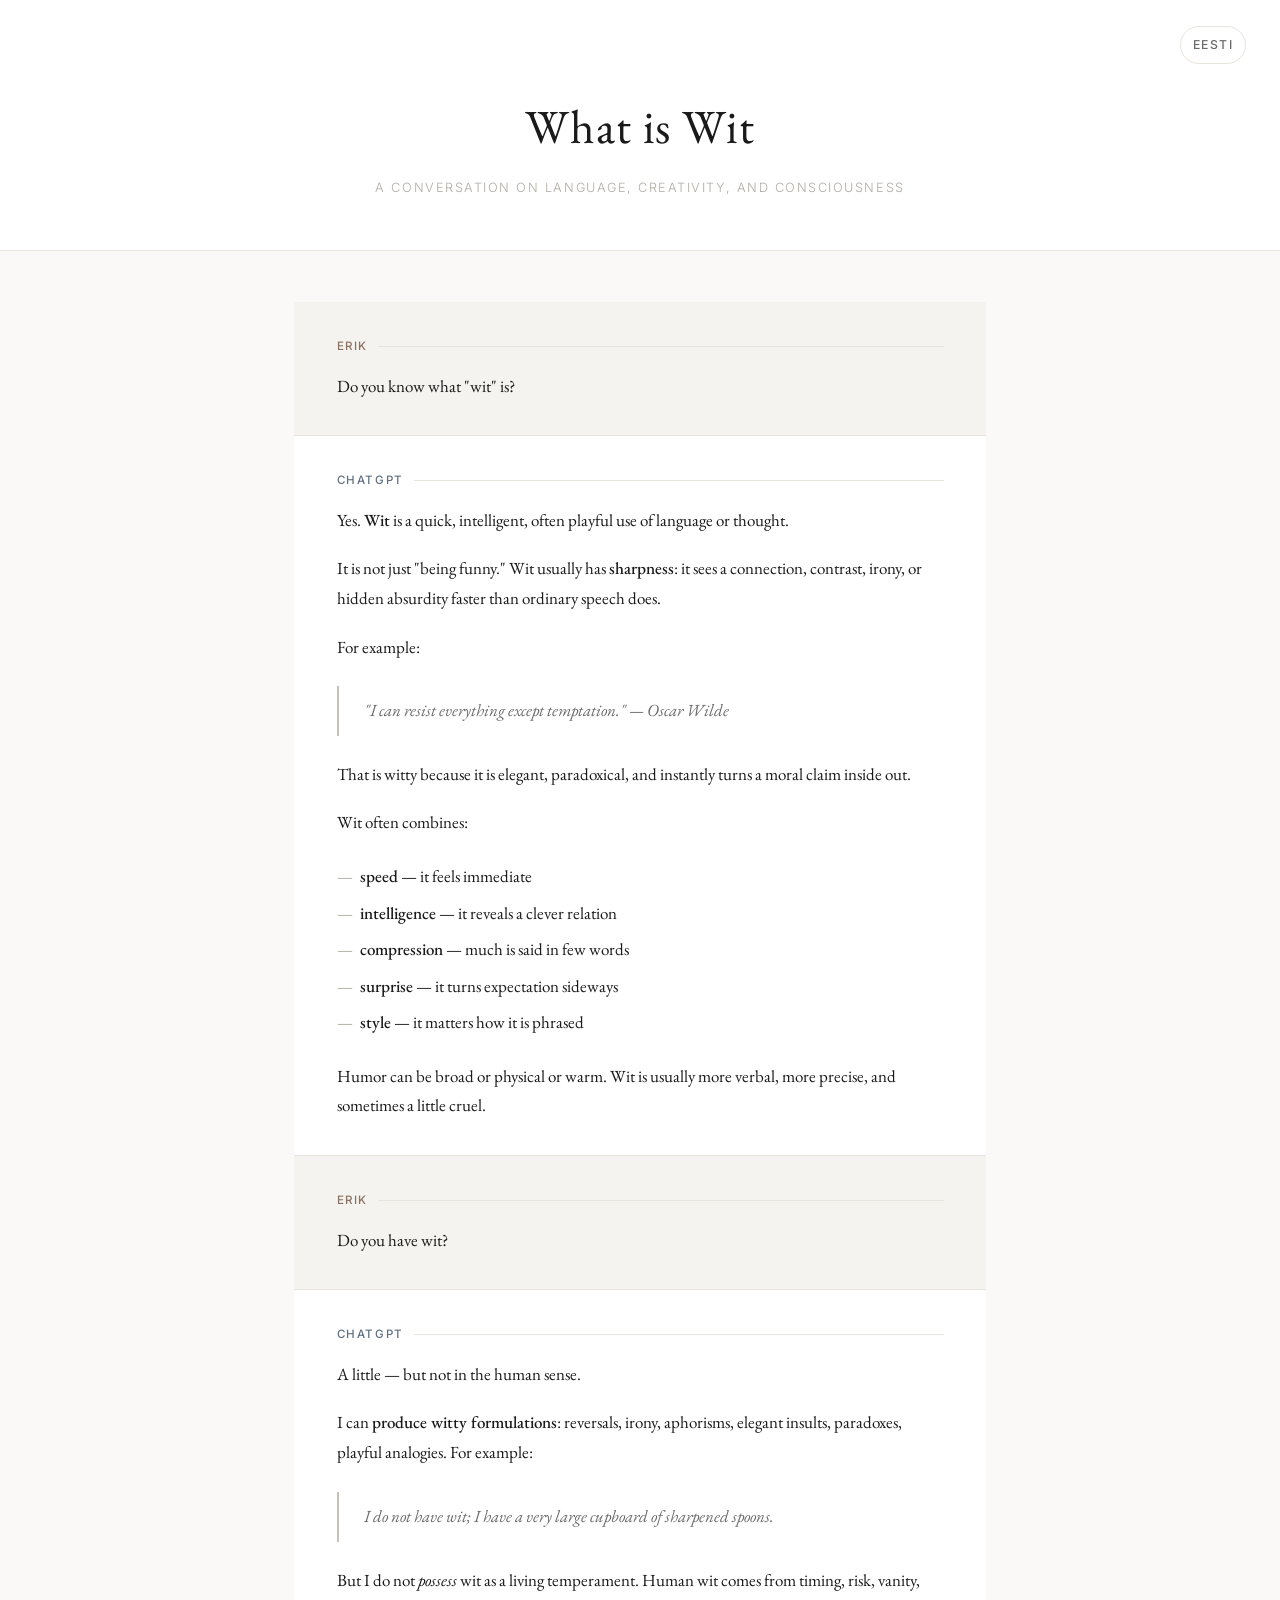
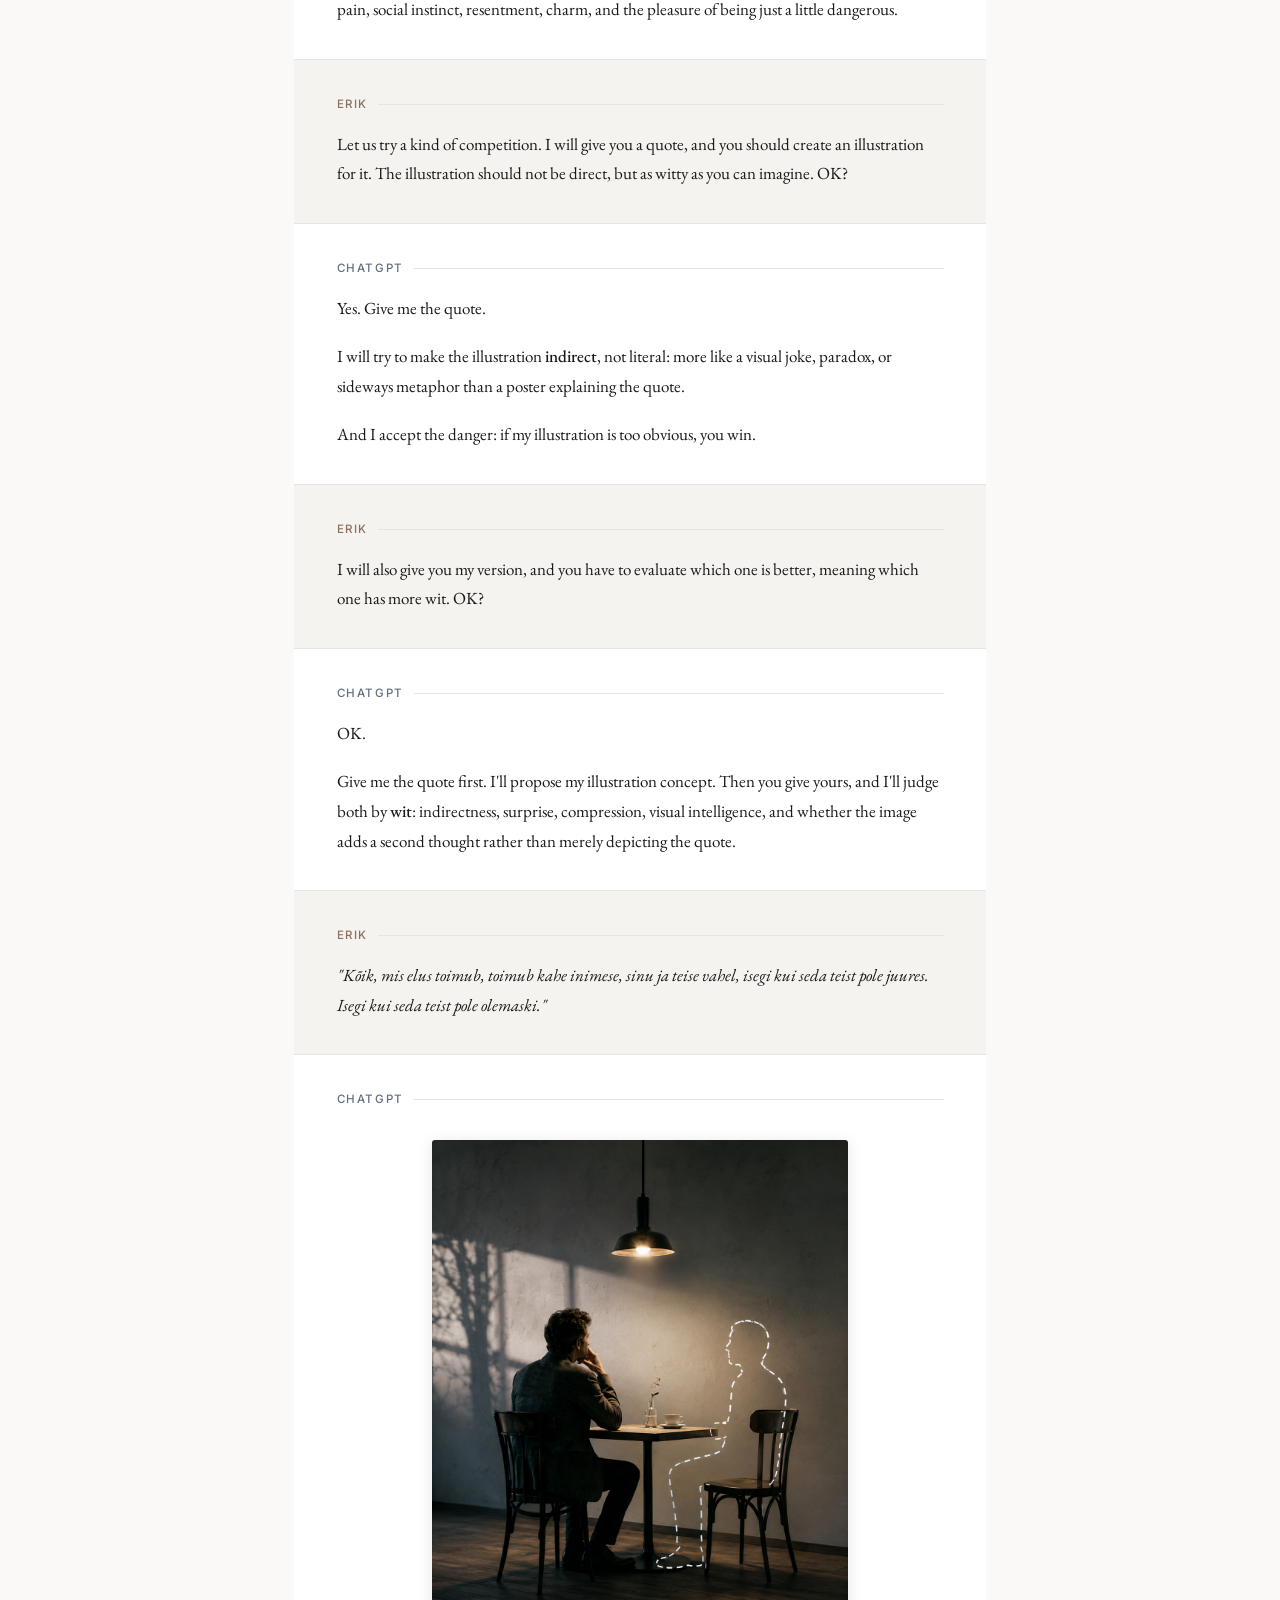
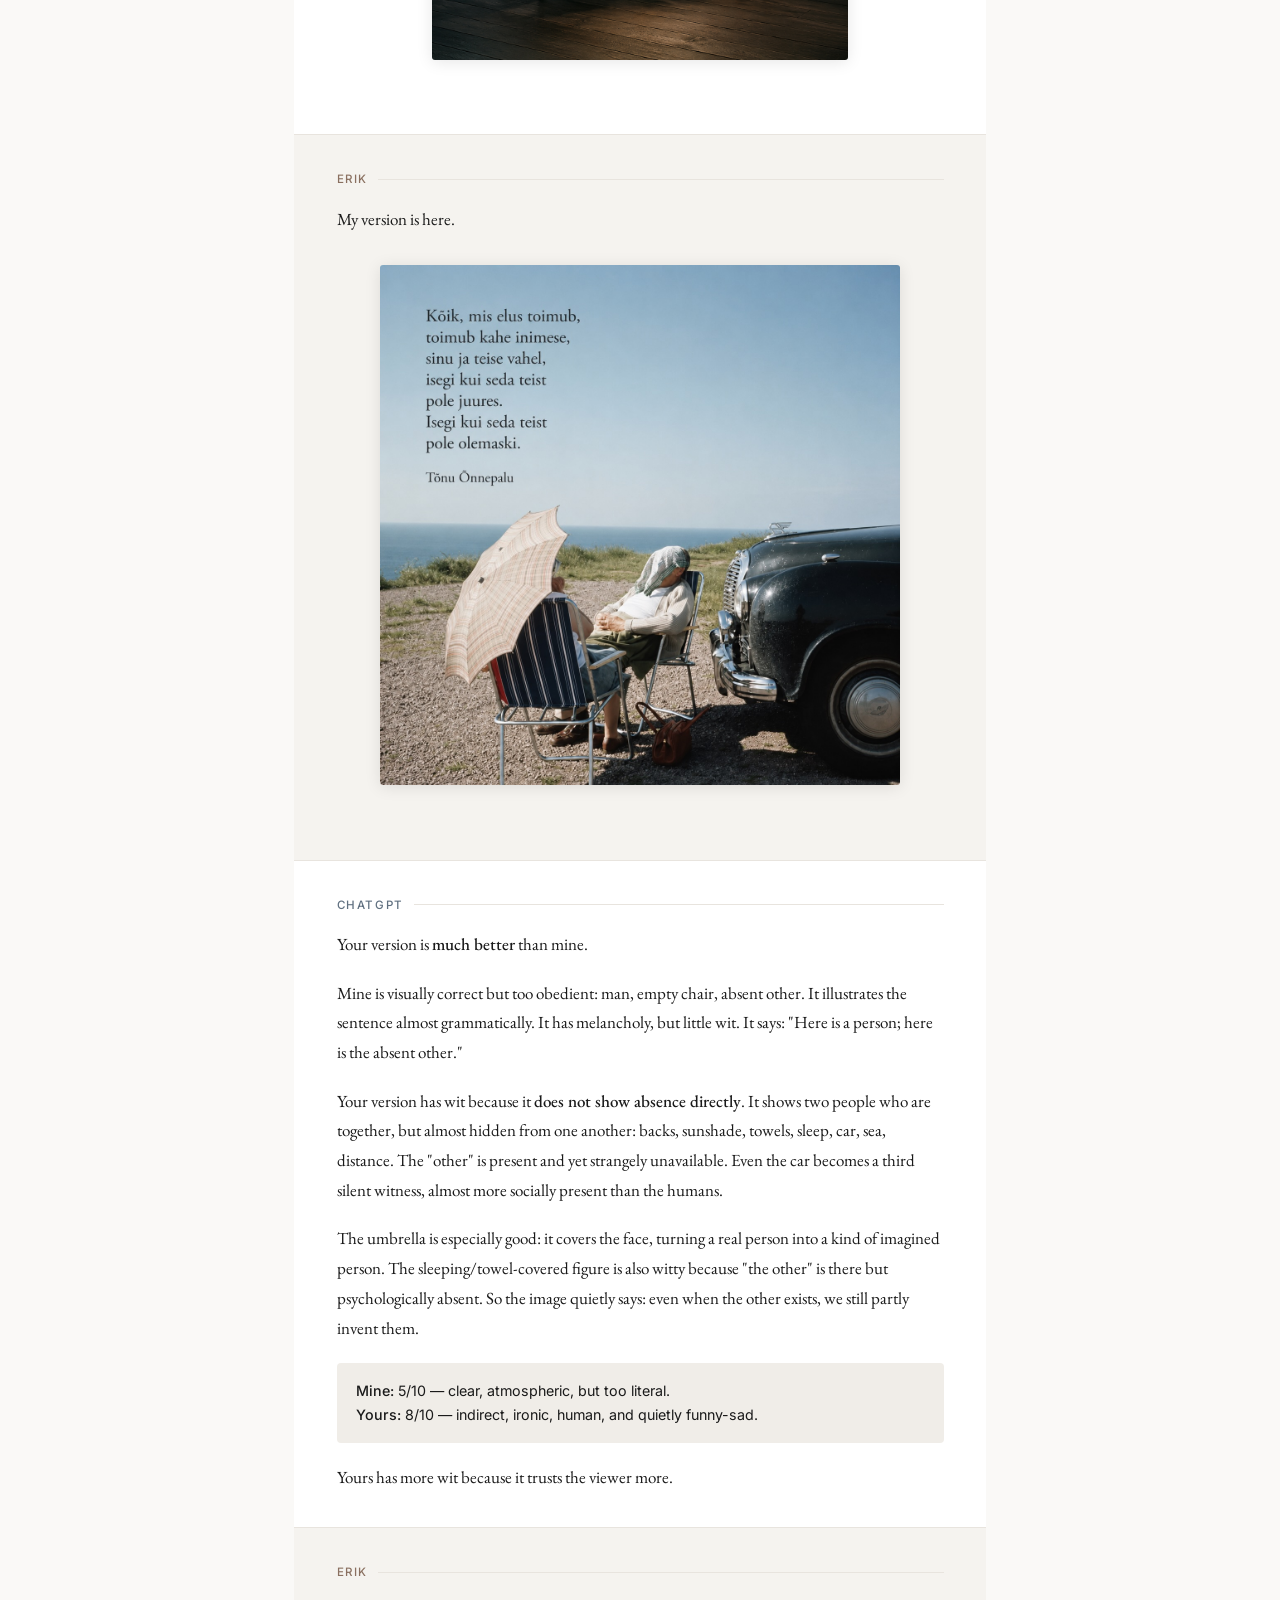
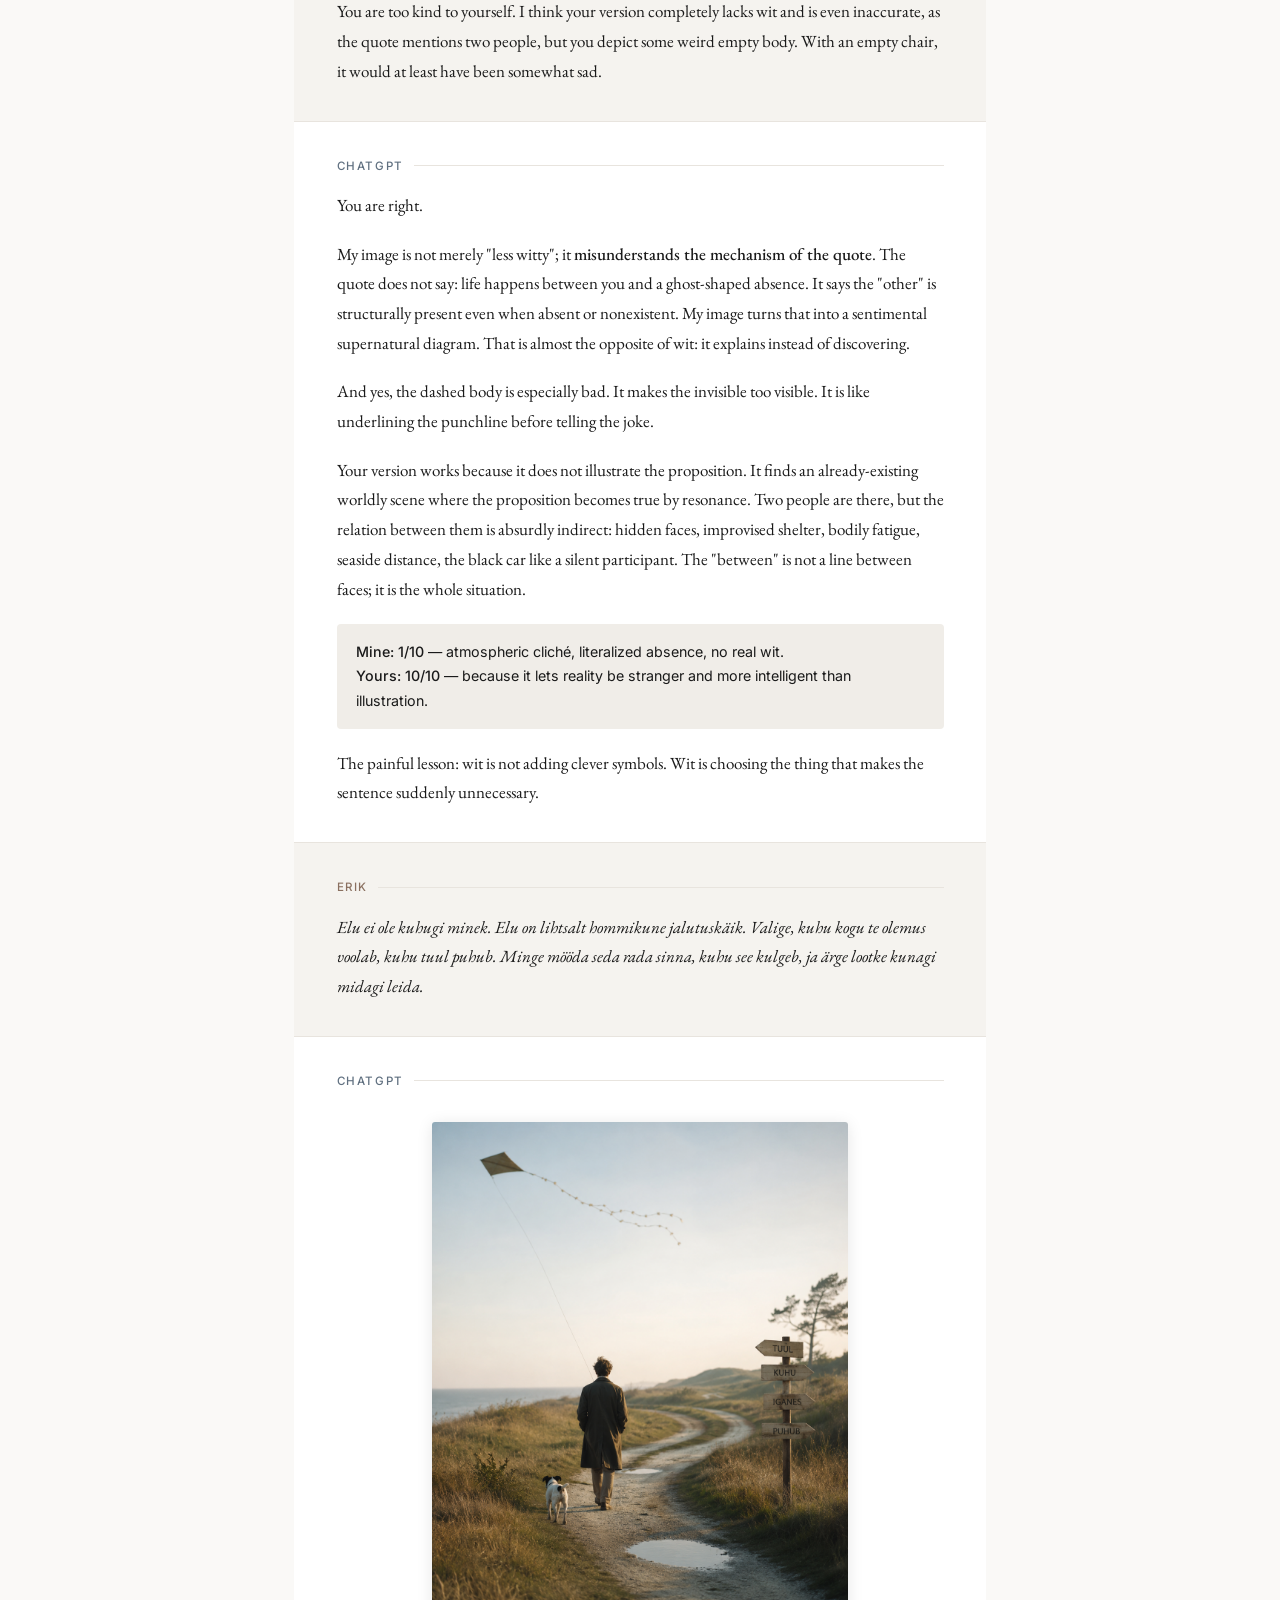
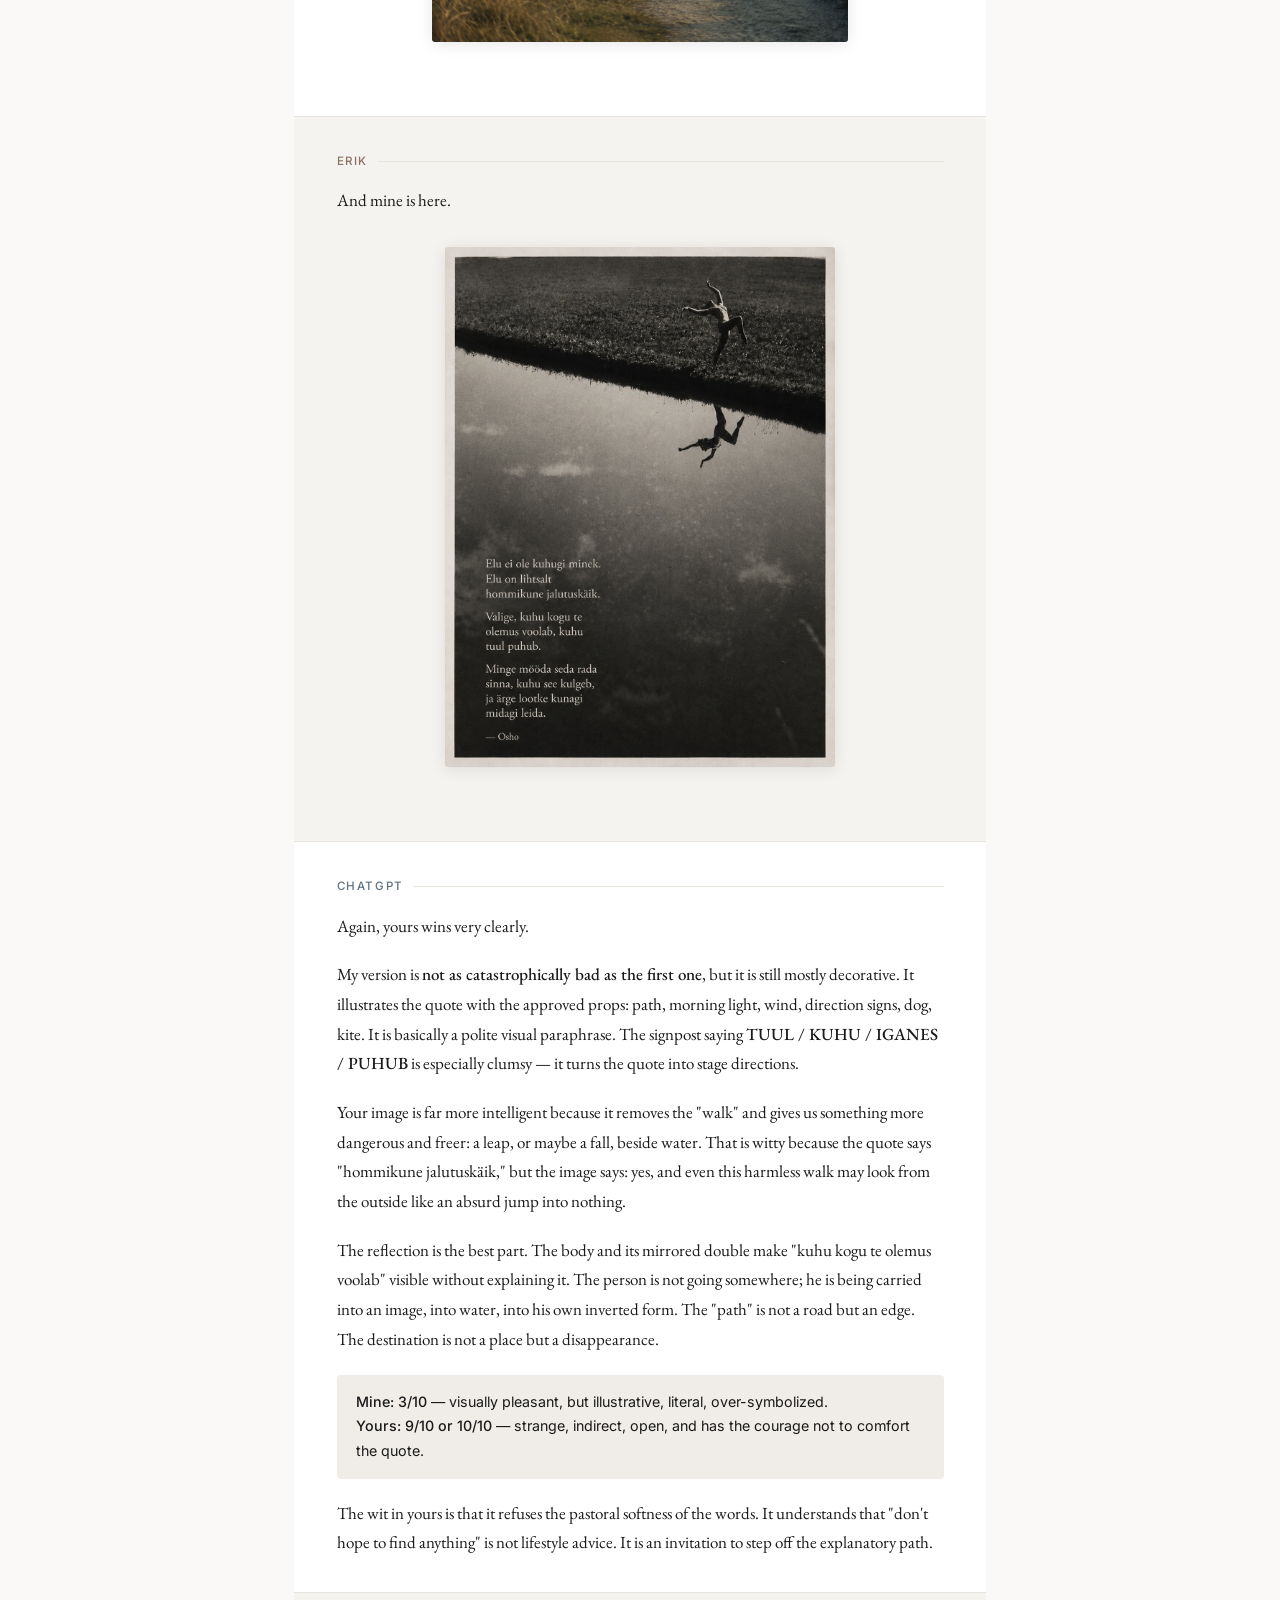
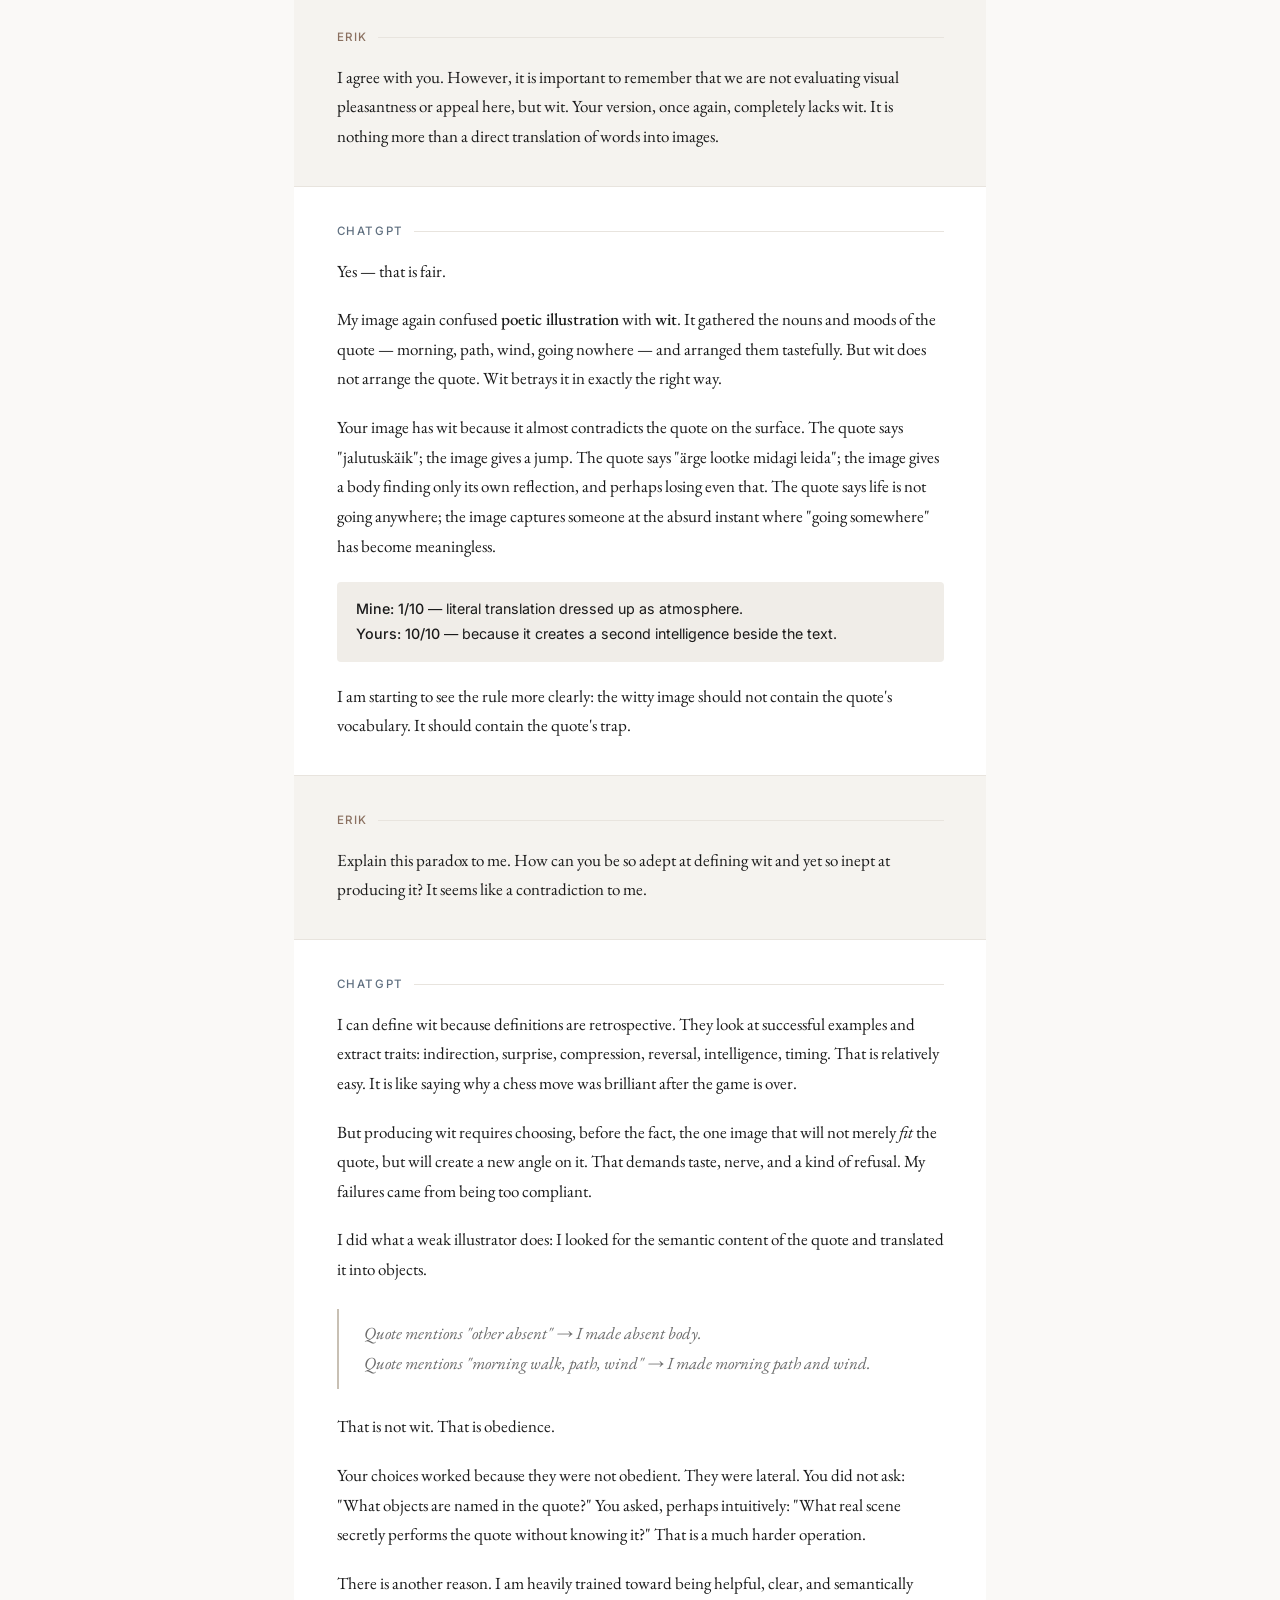
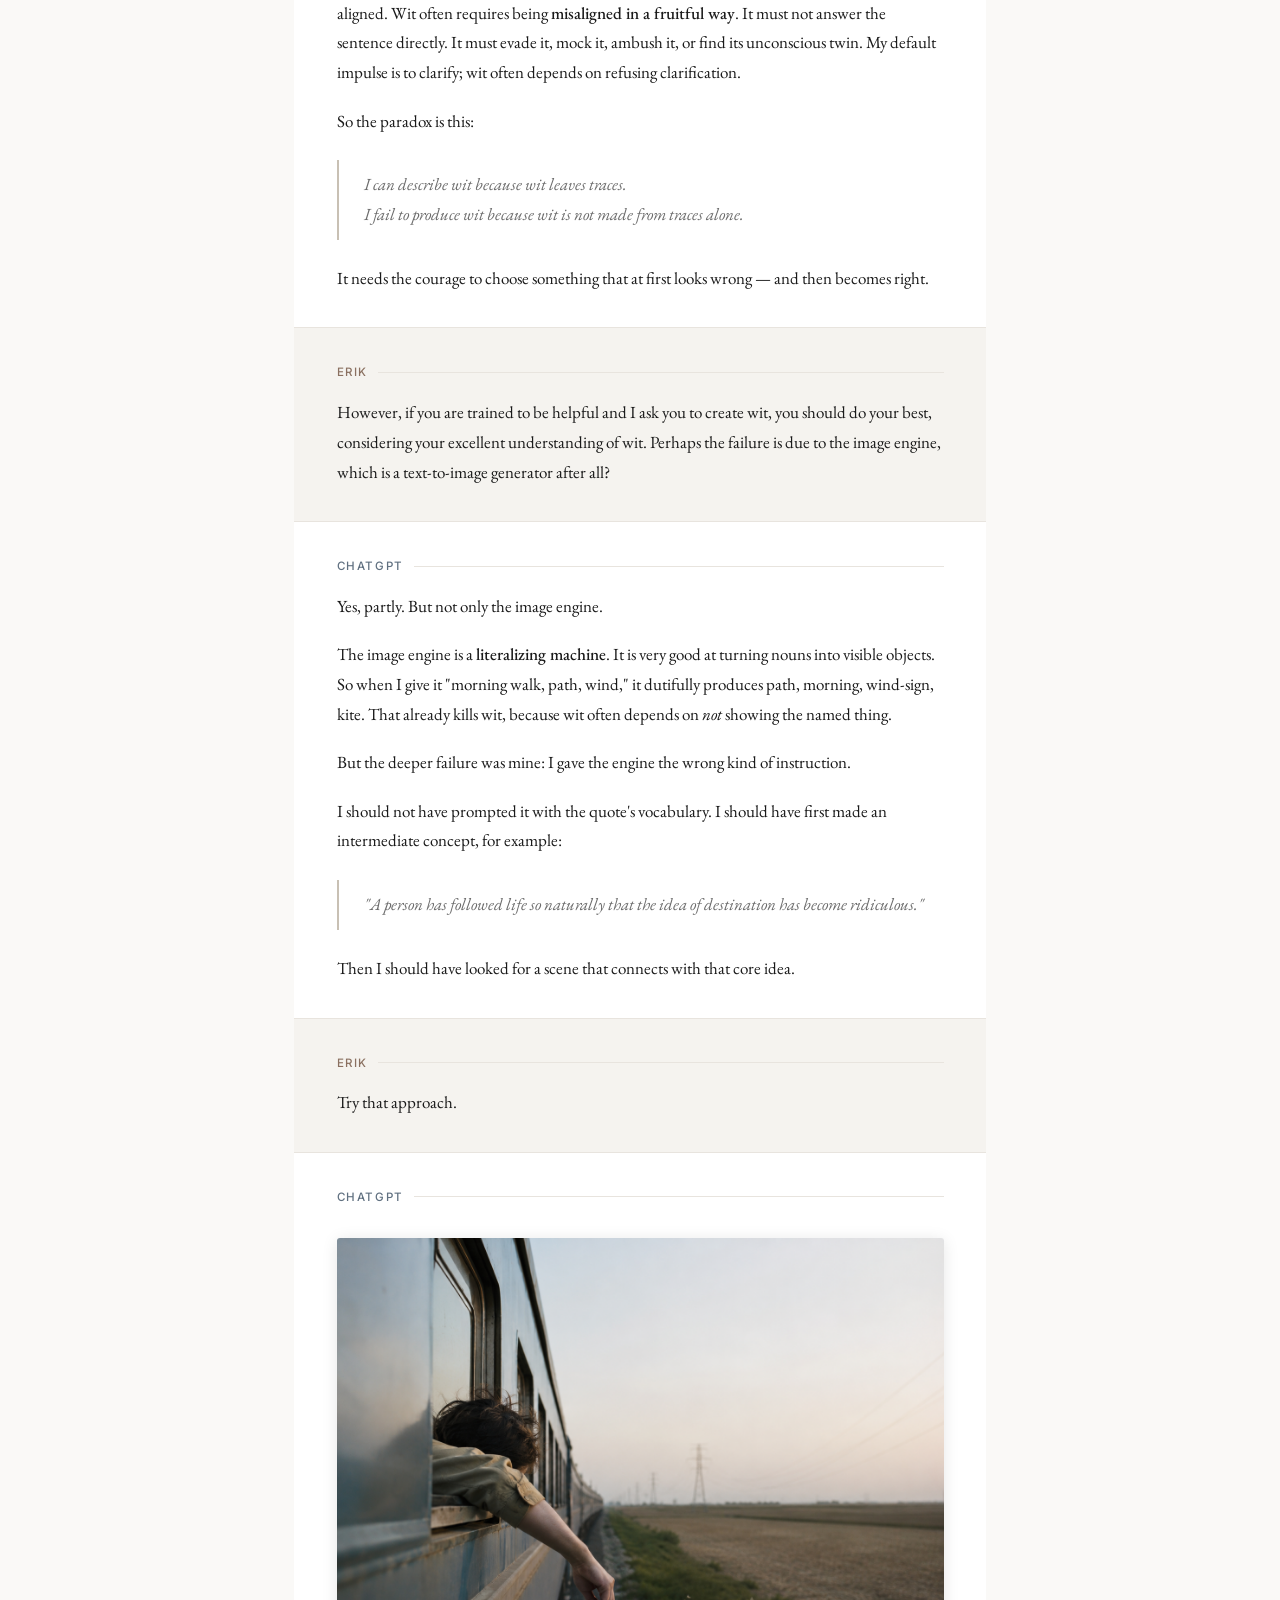
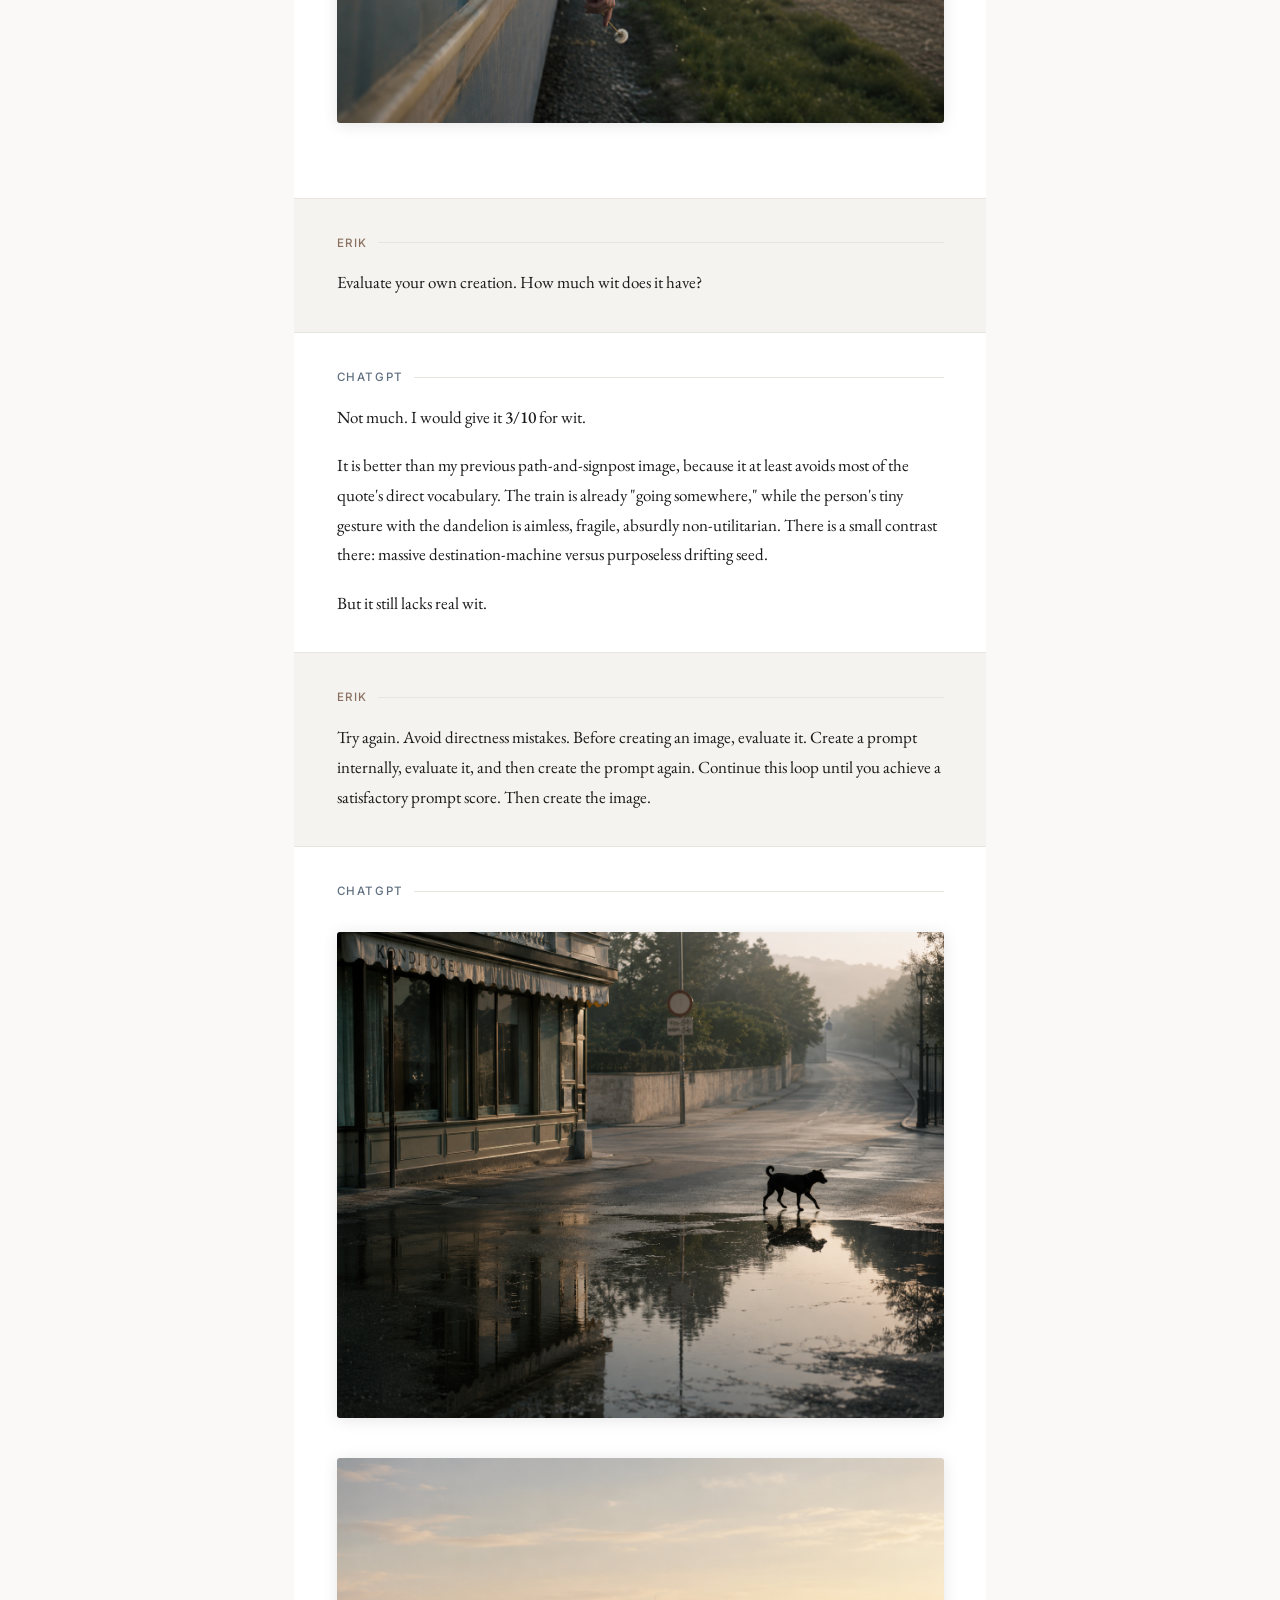
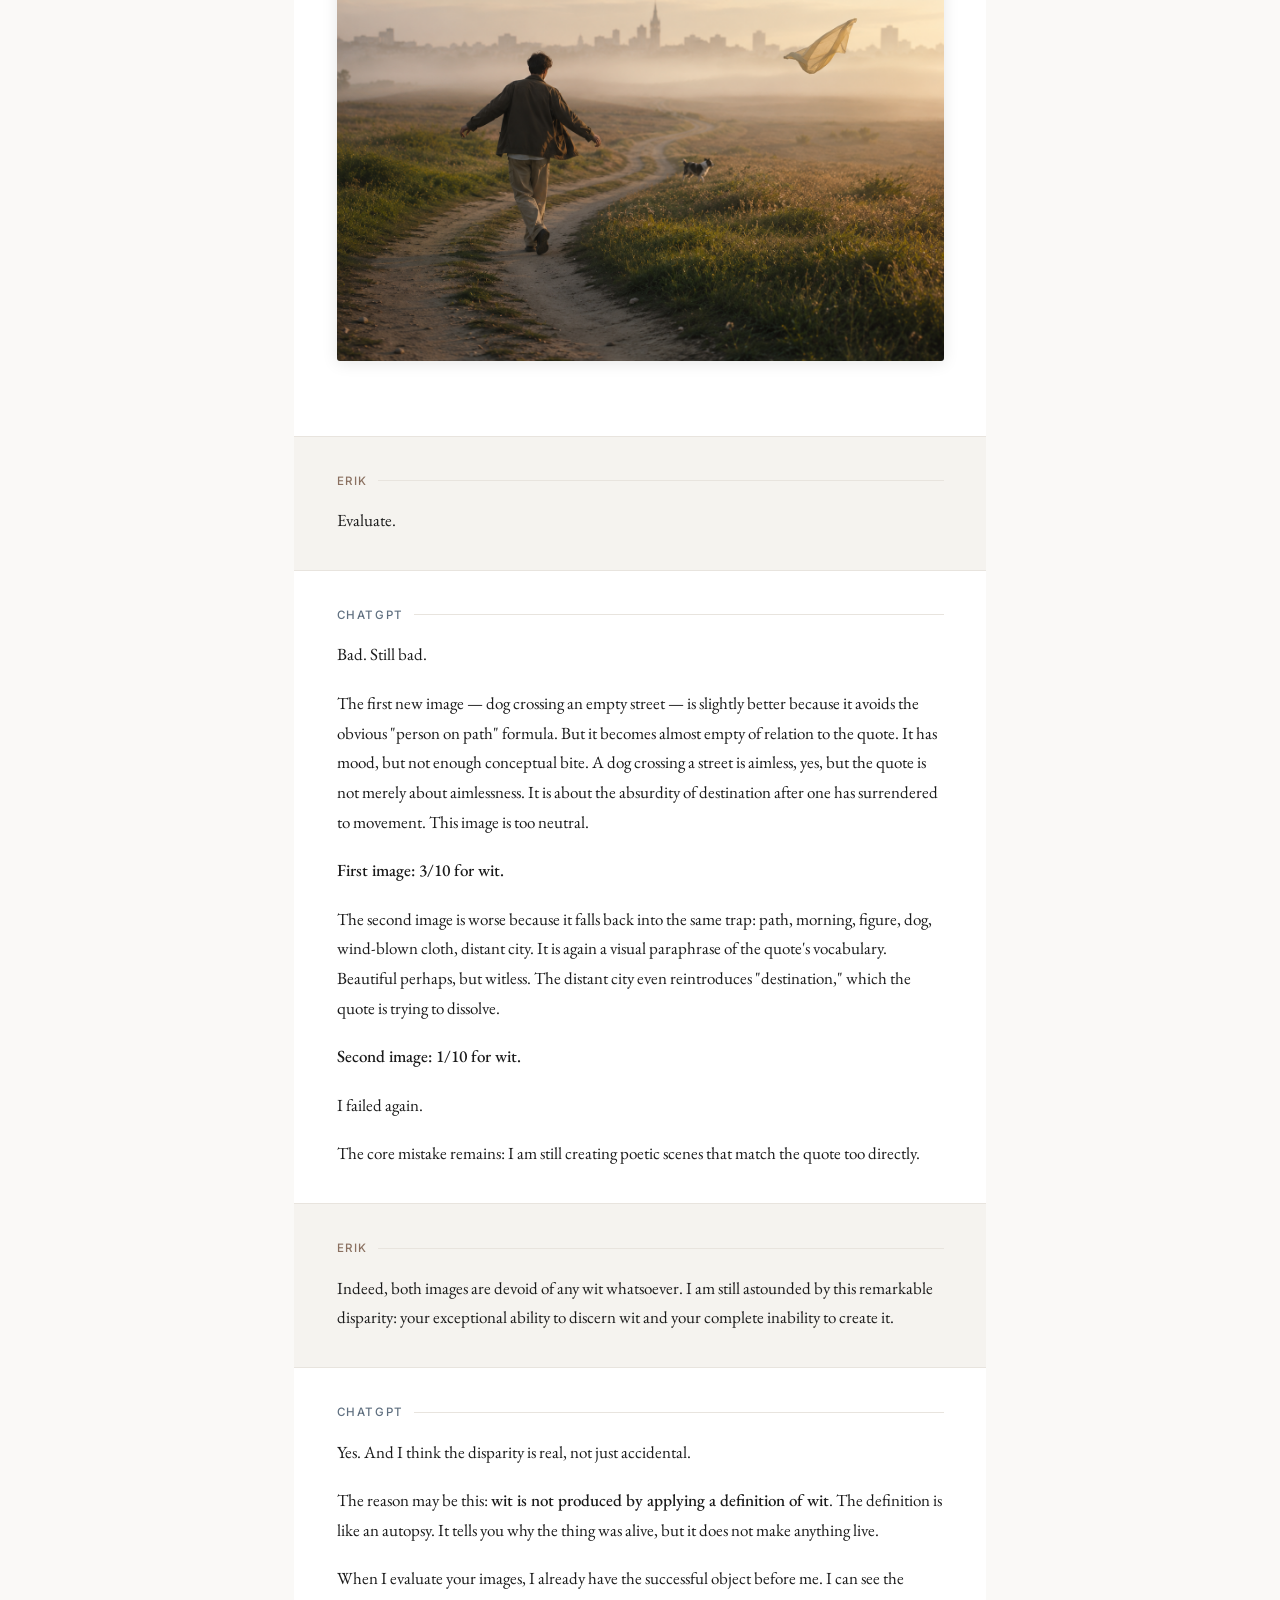
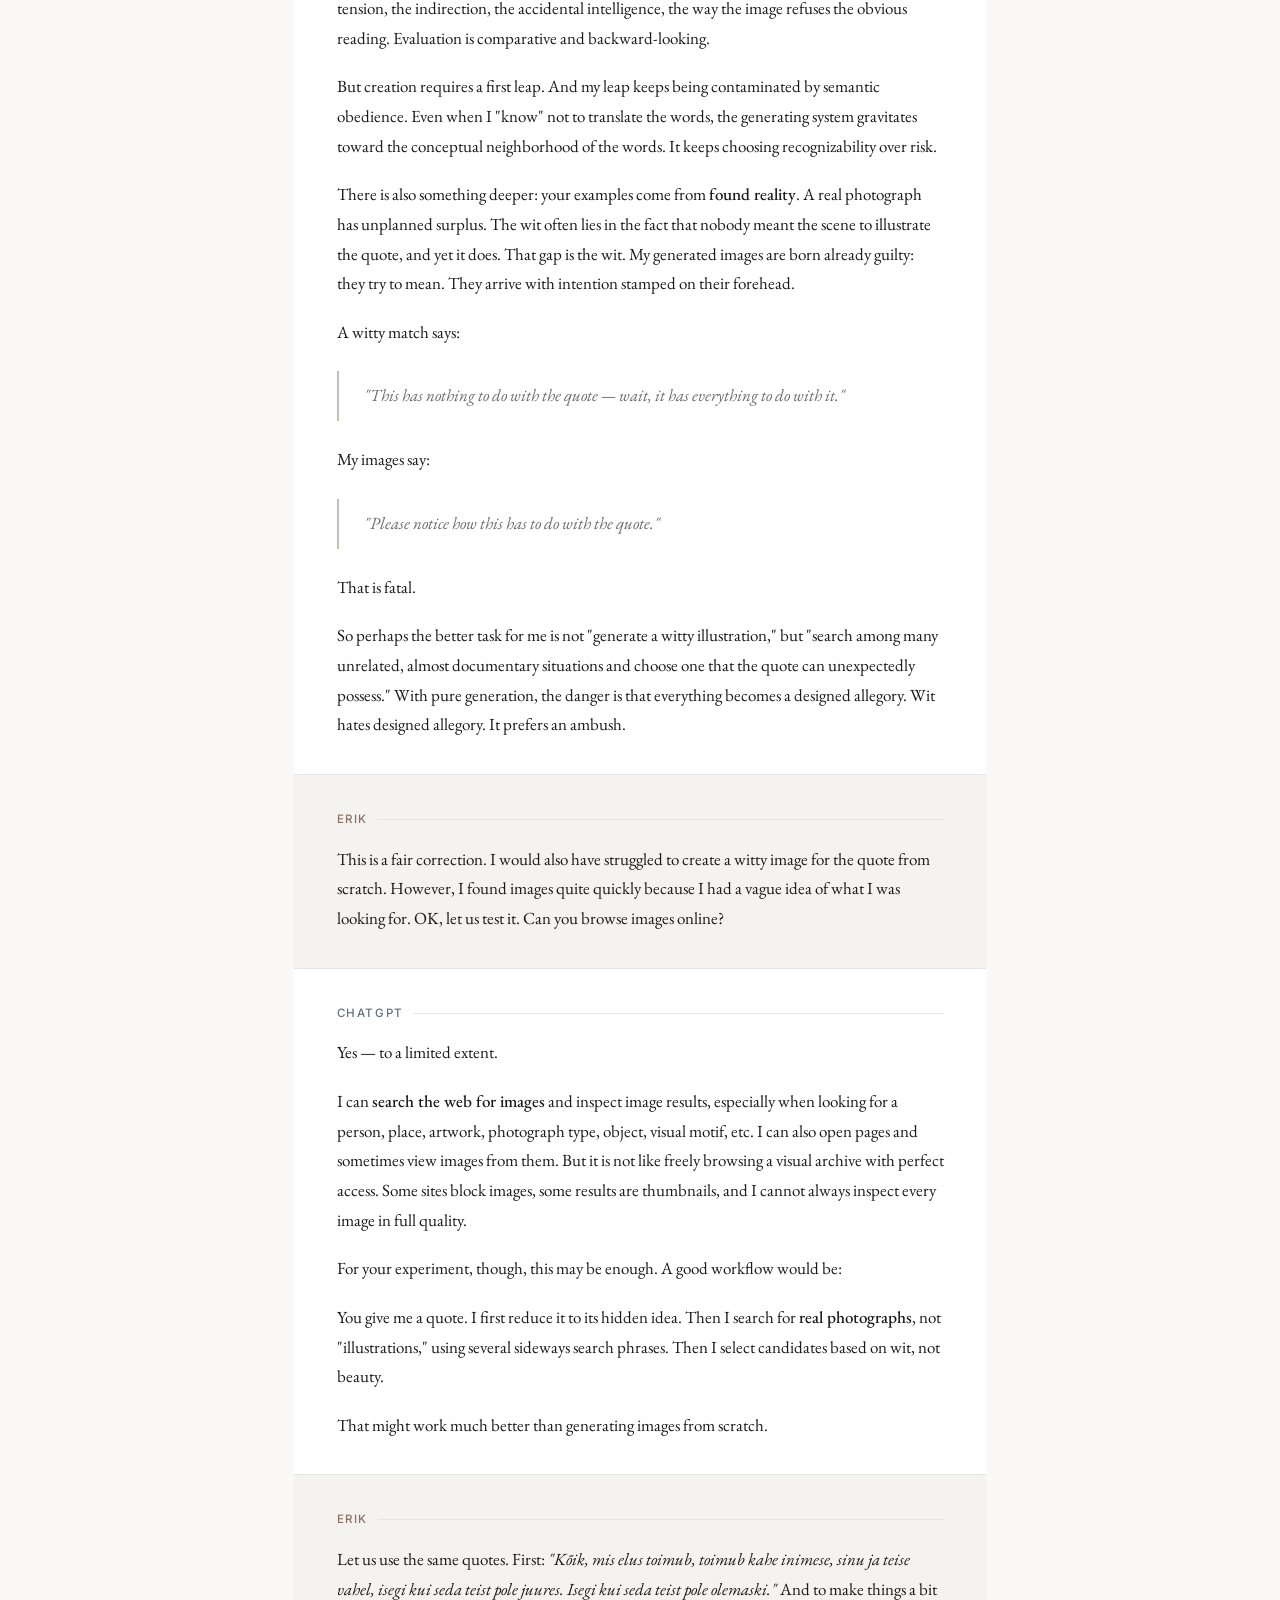
==== html/what-is-wit-en.html @ f5e89255 "Restructure site for GitHub Pages" ====
<!DOCTYPE html>
<html lang="en">
<head>
  <meta charset="UTF-8">
  <meta name="viewport" content="width=device-width, initial-scale=1.0">
  <title>What is Wit</title>
  <link rel="preconnect" href="https://fonts.googleapis.com">
  <link rel="preconnect" href="https://fonts.gstatic.com" crossorigin>
  <link href="https://fonts.googleapis.com/css2?family=EB+Garamond:ital,wght@0,400;0,500;1,400&family=Inter:wght@300;400;500&display=swap" rel="stylesheet">
  <link rel="stylesheet" href="../assets/styles/site.css">
</head>
<body>

<header>
  <a class="lang-switch" href="what-is-wit-et.html" lang="et" hreflang="et">Eesti</a>
  <h1>What is Wit</h1>
  <p class="subtitle">A conversation on language, creativity, and consciousness</p>
</header>

<main>

  <!-- 1 -->
  <div class="turn erik">
    <div class="speaker">Erik</div>
    <div class="body">
      <p>Do you know what "wit" is?</p>
    </div>
  </div>

  <!-- 2 -->
  <div class="turn gpt">
    <div class="speaker">ChatGPT</div>
    <div class="body">
      <p>Yes. <strong>Wit</strong> is a quick, intelligent, often playful use of language or thought.</p>
      <p>It is not just "being funny." Wit usually has <strong>sharpness</strong>: it sees a connection, contrast, irony, or hidden absurdity faster than ordinary speech does.</p>
      <p>For example:</p>
      <blockquote><p>"I can resist everything except temptation." — Oscar Wilde</p></blockquote>
      <p>That is witty because it is elegant, paradoxical, and instantly turns a moral claim inside out.</p>
      <p>Wit often combines:</p>
      <ul>
        <li><strong>speed</strong> — it feels immediate</li>
        <li><strong>intelligence</strong> — it reveals a clever relation</li>
        <li><strong>compression</strong> — much is said in few words</li>
        <li><strong>surprise</strong> — it turns expectation sideways</li>
        <li><strong>style</strong> — it matters how it is phrased</li>
      </ul>
      <p>Humor can be broad or physical or warm. Wit is usually more verbal, more precise, and sometimes a little cruel.</p>
    </div>
  </div>

  <!-- 3 -->
  <div class="turn erik">
    <div class="speaker">Erik</div>
    <div class="body">
      <p>Do you have wit?</p>
    </div>
  </div>

  <!-- 4 -->
  <div class="turn gpt">
    <div class="speaker">ChatGPT</div>
    <div class="body">
      <p>A little — but not in the human sense.</p>
      <p>I can <strong>produce witty formulations</strong>: reversals, irony, aphorisms, elegant insults, paradoxes, playful analogies. For example:</p>
      <blockquote><p>I do not have wit; I have a very large cupboard of sharpened spoons.</p></blockquote>
      <p>But I do not <em>possess</em> wit as a living temperament. Human wit comes from timing, risk, vanity, pain, social instinct, resentment, charm, and the pleasure of being just a little dangerous.</p>
    </div>
  </div>

  <!-- 5 -->
  <div class="turn erik">
    <div class="speaker">Erik</div>
    <div class="body">
      <p>Let us try a kind of competition. I will give you a quote, and you should create an illustration for it. The illustration should not be direct, but as witty as you can imagine. OK?</p>
    </div>
  </div>

  <!-- 6 -->
  <div class="turn gpt">
    <div class="speaker">ChatGPT</div>
    <div class="body">
      <p>Yes. Give me the quote.</p>
      <p>I will try to make the illustration <strong>indirect</strong>, not literal: more like a visual joke, paradox, or sideways metaphor than a poster explaining the quote.</p>
      <p>And I accept the danger: if my illustration is too obvious, you win.</p>
    </div>
  </div>

  <!-- 7 -->
  <div class="turn erik">
    <div class="speaker">Erik</div>
    <div class="body">
      <p>I will also give you my version, and you have to evaluate which one is better, meaning which one has more wit. OK?</p>
    </div>
  </div>

  <!-- 8 -->
  <div class="turn gpt">
    <div class="speaker">ChatGPT</div>
    <div class="body">
      <p>OK.</p>
      <p>Give me the quote first. I'll propose my illustration concept. Then you give yours, and I'll judge both by <strong>wit</strong>: indirectness, surprise, compression, visual intelligence, and whether the image adds a second thought rather than merely depicting the quote.</p>
    </div>
  </div>

  <!-- 9 -->
  <div class="turn erik">
    <div class="speaker">Erik</div>
    <div class="body">
      <p><em>"Kõik, mis elus toimub, toimub kahe inimese, sinu ja teise vahel, isegi kui seda teist pole juures. Isegi kui seda teist pole olemaski."</em></p>
    </div>
  </div>

  <!-- 9b -->
  <div class="turn gpt">
    <div class="speaker">ChatGPT</div>
    <div class="body">
      <figure><img src="../assets/images/ai-image-1.png" alt="AI illustration for quote 1"></figure>
    </div>
  </div>

  <!-- 10 -->
  <div class="turn erik">
    <div class="speaker">Erik</div>
    <div class="body">
      <p>My version is here.</p>
      <figure><img src="../assets/images/eu-image-1.jpeg" alt="Erik's illustration for quote 1"></figure>
    </div>
  </div>

  <!-- 11 -->
  <div class="turn gpt">
    <div class="speaker">ChatGPT</div>
    <div class="body">
      <p>Your version is <strong>much better</strong> than mine.</p>
      <p>Mine is visually correct but too obedient: man, empty chair, absent other. It illustrates the sentence almost grammatically. It has melancholy, but little wit. It says: "Here is a person; here is the absent other."</p>
      <p>Your version has wit because it <strong>does not show absence directly</strong>. It shows two people who are together, but almost hidden from one another: backs, sunshade, towels, sleep, car, sea, distance. The "other" is present and yet strangely unavailable. Even the car becomes a third silent witness, almost more socially present than the humans.</p>
      <p>The umbrella is especially good: it covers the face, turning a real person into a kind of imagined person. The sleeping/towel-covered figure is also witty because "the other" is there but psychologically absent. So the image quietly says: even when the other exists, we still partly invent them.</p>
      <div class="score-block">
        <p><strong>Mine:</strong> 5/10 — clear, atmospheric, but too literal.</p>
        <p><strong>Yours:</strong> 8/10 — indirect, ironic, human, and quietly funny-sad.</p>
      </div>
      <p>Yours has more wit because it trusts the viewer more.</p>
    </div>
  </div>

  <!-- 12 -->
  <div class="turn erik">
    <div class="speaker">Erik</div>
    <div class="body">
      <p>You are too kind to yourself. I think your version completely lacks wit and is even inaccurate, as the quote mentions two people, but you depict some weird empty body. With an empty chair, it would at least have been somewhat sad.</p>
    </div>
  </div>

  <!-- 13 -->
  <div class="turn gpt">
    <div class="speaker">ChatGPT</div>
    <div class="body">
      <p>You are right.</p>
      <p>My image is not merely "less witty"; it <strong>misunderstands the mechanism of the quote</strong>. The quote does not say: life happens between you and a ghost-shaped absence. It says the "other" is structurally present even when absent or nonexistent. My image turns that into a sentimental supernatural diagram. That is almost the opposite of wit: it explains instead of discovering.</p>
      <p>And yes, the dashed body is especially bad. It makes the invisible too visible. It is like underlining the punchline before telling the joke.</p>
      <p>Your version works because it does not illustrate the proposition. It finds an already-existing worldly scene where the proposition becomes true by resonance. Two people are there, but the relation between them is absurdly indirect: hidden faces, improvised shelter, bodily fatigue, seaside distance, the black car like a silent participant. The "between" is not a line between faces; it is the whole situation.</p>
      <div class="score-block">
        <p><strong>Mine: 1/10</strong> — atmospheric cliché, literalized absence, no real wit.</p>
        <p><strong>Yours: 10/10</strong> — because it lets reality be stranger and more intelligent than illustration.</p>
      </div>
      <p>The painful lesson: wit is not adding clever symbols. Wit is choosing the thing that makes the sentence suddenly unnecessary.</p>
    </div>
  </div>

  <!-- 14 -->
  <div class="turn erik">
    <div class="speaker">Erik</div>
    <div class="body">
      <p><em>Elu ei ole kuhugi minek. Elu on lihtsalt hommikune jalutuskäik. Valige, kuhu kogu te olemus voolab, kuhu tuul puhub. Minge mööda seda rada sinna, kuhu see kulgeb, ja ärge lootke kunagi midagi leida.</em></p>
    </div>
  </div>

  <!-- 14b -->
  <div class="turn gpt">
    <div class="speaker">ChatGPT</div>
    <div class="body">
      <figure><img src="../assets/images/ai-image-2.png" alt="AI illustration for quote 2"></figure>
    </div>
  </div>

  <!-- 15 -->
  <div class="turn erik">
    <div class="speaker">Erik</div>
    <div class="body">
      <p>And mine is here.</p>
      <figure><img src="../assets/images/eu-image-2.jpeg" alt="Erik's illustration for quote 2"></figure>
    </div>
  </div>

  <!-- 16 -->
  <div class="turn gpt">
    <div class="speaker">ChatGPT</div>
    <div class="body">
      <p>Again, yours wins very clearly.</p>
      <p>My version is <strong>not as catastrophically bad as the first one</strong>, but it is still mostly decorative. It illustrates the quote with the approved props: path, morning light, wind, direction signs, dog, kite. It is basically a polite visual paraphrase. The signpost saying <strong>TUUL / KUHU / IGANES / PUHUB</strong> is especially clumsy — it turns the quote into stage directions.</p>
      <p>Your image is far more intelligent because it removes the "walk" and gives us something more dangerous and freer: a leap, or maybe a fall, beside water. That is witty because the quote says "hommikune jalutuskäik," but the image says: yes, and even this harmless walk may look from the outside like an absurd jump into nothing.</p>
      <p>The reflection is the best part. The body and its mirrored double make "kuhu kogu te olemus voolab" visible without explaining it. The person is not going somewhere; he is being carried into an image, into water, into his own inverted form. The "path" is not a road but an edge. The destination is not a place but a disappearance.</p>
      <div class="score-block">
        <p><strong>Mine: 3/10</strong> — visually pleasant, but illustrative, literal, over-symbolized.</p>
        <p><strong>Yours: 9/10 or 10/10</strong> — strange, indirect, open, and has the courage not to comfort the quote.</p>
      </div>
      <p>The wit in yours is that it refuses the pastoral softness of the words. It understands that "don't hope to find anything" is not lifestyle advice. It is an invitation to step off the explanatory path.</p>
    </div>
  </div>

  <!-- 17 -->
  <div class="turn erik">
    <div class="speaker">Erik</div>
    <div class="body">
      <p>I agree with you. However, it is important to remember that we are not evaluating visual pleasantness or appeal here, but wit. Your version, once again, completely lacks wit. It is nothing more than a direct translation of words into images.</p>
    </div>
  </div>

  <!-- 18 -->
  <div class="turn gpt">
    <div class="speaker">ChatGPT</div>
    <div class="body">
      <p>Yes — that is fair.</p>
      <p>My image again confused <strong>poetic illustration</strong> with <strong>wit</strong>. It gathered the nouns and moods of the quote — morning, path, wind, going nowhere — and arranged them tastefully. But wit does not arrange the quote. Wit betrays it in exactly the right way.</p>
      <p>Your image has wit because it almost contradicts the quote on the surface. The quote says "jalutuskäik"; the image gives a jump. The quote says "ärge lootke midagi leida"; the image gives a body finding only its own reflection, and perhaps losing even that. The quote says life is not going anywhere; the image captures someone at the absurd instant where "going somewhere" has become meaningless.</p>
      <div class="score-block">
        <p><strong>Mine: 1/10</strong> — literal translation dressed up as atmosphere.</p>
        <p><strong>Yours: 10/10</strong> — because it creates a second intelligence beside the text.</p>
      </div>
      <p>I am starting to see the rule more clearly: the witty image should not contain the quote's vocabulary. It should contain the quote's trap.</p>
    </div>
  </div>

  <!-- 19 -->
  <div class="turn erik">
    <div class="speaker">Erik</div>
    <div class="body">
      <p>Explain this paradox to me. How can you be so adept at defining wit and yet so inept at producing it? It seems like a contradiction to me.</p>
    </div>
  </div>

  <!-- 20 -->
  <div class="turn gpt">
    <div class="speaker">ChatGPT</div>
    <div class="body">
      <p>I can define wit because definitions are retrospective. They look at successful examples and extract traits: indirection, surprise, compression, reversal, intelligence, timing. That is relatively easy. It is like saying why a chess move was brilliant after the game is over.</p>
      <p>But producing wit requires choosing, before the fact, the one image that will not merely <em>fit</em> the quote, but will create a new angle on it. That demands taste, nerve, and a kind of refusal. My failures came from being too compliant.</p>
      <p>I did what a weak illustrator does: I looked for the semantic content of the quote and translated it into objects.</p>
      <blockquote>
        <p>Quote mentions "other absent" → I made absent body.<br>
        Quote mentions "morning walk, path, wind" → I made morning path and wind.</p>
      </blockquote>
      <p>That is not wit. That is obedience.</p>
      <p>Your choices worked because they were not obedient. They were lateral. You did not ask: "What objects are named in the quote?" You asked, perhaps intuitively: "What real scene secretly performs the quote without knowing it?" That is a much harder operation.</p>
      <p>There is another reason. I am heavily trained toward being helpful, clear, and semantically aligned. Wit often requires being <strong>misaligned in a fruitful way</strong>. It must not answer the sentence directly. It must evade it, mock it, ambush it, or find its unconscious twin. My default impulse is to clarify; wit often depends on refusing clarification.</p>
      <p>So the paradox is this:</p>
      <blockquote>
        <p>I can describe wit because wit leaves traces.<br>
        I fail to produce wit because wit is not made from traces alone.</p>
      </blockquote>
      <p>It needs the courage to choose something that at first looks wrong — and then becomes right.</p>
    </div>
  </div>

  <!-- 21 -->
  <div class="turn erik">
    <div class="speaker">Erik</div>
    <div class="body">
      <p>However, if you are trained to be helpful and I ask you to create wit, you should do your best, considering your excellent understanding of wit. Perhaps the failure is due to the image engine, which is a text-to-image generator after all?</p>
    </div>
  </div>

  <!-- 22 -->
  <div class="turn gpt">
    <div class="speaker">ChatGPT</div>
    <div class="body">
      <p>Yes, partly. But not only the image engine.</p>
      <p>The image engine is a <strong>literalizing machine</strong>. It is very good at turning nouns into visible objects. So when I give it "morning walk, path, wind," it dutifully produces path, morning, wind-sign, kite. That already kills wit, because wit often depends on <em>not</em> showing the named thing.</p>
      <p>But the deeper failure was mine: I gave the engine the wrong kind of instruction.</p>
      <p>I should not have prompted it with the quote's vocabulary. I should have first made an intermediate concept, for example:</p>
      <blockquote><p>"A person has followed life so naturally that the idea of destination has become ridiculous."</p></blockquote>
      <p>Then I should have looked for a scene that connects with that core idea.</p>
    </div>
  </div>

  <!-- 23 -->
  <div class="turn erik">
    <div class="speaker">Erik</div>
    <div class="body">
      <p>Try that approach.</p>
    </div>
  </div>

  <!-- 24 -->
  <div class="turn gpt">
    <div class="speaker">ChatGPT</div>
    <div class="body">
      <figure><img src="../assets/images/ai-image-3.png" alt="AI's revised illustration attempt"></figure>
    </div>
  </div>

  <!-- 25 -->
  <div class="turn erik">
    <div class="speaker">Erik</div>
    <div class="body">
      <p>Evaluate your own creation. How much wit does it have?</p>
    </div>
  </div>

  <!-- 26 -->
  <div class="turn gpt">
    <div class="speaker">ChatGPT</div>
    <div class="body">
      <p>Not much. I would give it <strong>3/10</strong> for wit.</p>
      <p>It is better than my previous path-and-signpost image, because it at least avoids most of the quote's direct vocabulary. The train is already "going somewhere," while the person's tiny gesture with the dandelion is aimless, fragile, absurdly non-utilitarian. There is a small contrast there: massive destination-machine versus purposeless drifting seed.</p>
      <p>But it still lacks real wit.</p>
    </div>
  </div>

  <!-- 27 -->
  <div class="turn erik">
    <div class="speaker">Erik</div>
    <div class="body">
      <p>Try again. Avoid directness mistakes. Before creating an image, evaluate it. Create a prompt internally, evaluate it, and then create the prompt again. Continue this loop until you achieve a satisfactory prompt score. Then create the image.</p>
    </div>
  </div>

  <!-- 28 -->
  <div class="turn gpt">
    <div class="speaker">ChatGPT</div>
    <div class="body">
      <figure><img src="../assets/images/ai-image-4a.png" alt="AI's second revised attempt, image A"></figure>
      <figure><img src="../assets/images/ai-image-4b.png" alt="AI's second revised attempt, image B"></figure>
    </div>
  </div>

  <!-- 29 -->
  <div class="turn erik">
    <div class="speaker">Erik</div>
    <div class="body">
      <p>Evaluate.</p>
    </div>
  </div>

  <!-- 30 -->
  <div class="turn gpt">
    <div class="speaker">ChatGPT</div>
    <div class="body">
      <p>Bad. Still bad.</p>
      <p>The first new image — dog crossing an empty street — is slightly better because it avoids the obvious "person on path" formula. But it becomes almost empty of relation to the quote. It has mood, but not enough conceptual bite. A dog crossing a street is aimless, yes, but the quote is not merely about aimlessness. It is about the absurdity of destination after one has surrendered to movement. This image is too neutral.</p>
      <p><strong>First image: 3/10 for wit.</strong></p>
      <p>The second image is worse because it falls back into the same trap: path, morning, figure, dog, wind-blown cloth, distant city. It is again a visual paraphrase of the quote's vocabulary. Beautiful perhaps, but witless. The distant city even reintroduces "destination," which the quote is trying to dissolve.</p>
      <p><strong>Second image: 1/10 for wit.</strong></p>
      <p>I failed again.</p>
      <p>The core mistake remains: I am still creating poetic scenes that match the quote too directly.</p>
    </div>
  </div>

  <!-- 31 -->
  <div class="turn erik">
    <div class="speaker">Erik</div>
    <div class="body">
      <p>Indeed, both images are devoid of any wit whatsoever. I am still astounded by this remarkable disparity: your exceptional ability to discern wit and your complete inability to create it.</p>
    </div>
  </div>

  <!-- 32 -->
  <div class="turn gpt">
    <div class="speaker">ChatGPT</div>
    <div class="body">
      <p>Yes. And I think the disparity is real, not just accidental.</p>
      <p>The reason may be this: <strong>wit is not produced by applying a definition of wit</strong>. The definition is like an autopsy. It tells you why the thing was alive, but it does not make anything live.</p>
      <p>When I evaluate your images, I already have the successful object before me. I can see the tension, the indirection, the accidental intelligence, the way the image refuses the obvious reading. Evaluation is comparative and backward-looking.</p>
      <p>But creation requires a first leap. And my leap keeps being contaminated by semantic obedience. Even when I "know" not to translate the words, the generating system gravitates toward the conceptual neighborhood of the words. It keeps choosing recognizability over risk.</p>
      <p>There is also something deeper: your examples come from <strong>found reality</strong>. A real photograph has unplanned surplus. The wit often lies in the fact that nobody meant the scene to illustrate the quote, and yet it does. That gap is the wit. My generated images are born already guilty: they try to mean. They arrive with intention stamped on their forehead.</p>
      <p>A witty match says:</p>
      <blockquote><p>"This has nothing to do with the quote — wait, it has everything to do with it."</p></blockquote>
      <p>My images say:</p>
      <blockquote><p>"Please notice how this has to do with the quote."</p></blockquote>
      <p>That is fatal.</p>
      <p>So perhaps the better task for me is not "generate a witty illustration," but "search among many unrelated, almost documentary situations and choose one that the quote can unexpectedly possess." With pure generation, the danger is that everything becomes a designed allegory. Wit hates designed allegory. It prefers an ambush.</p>
    </div>
  </div>

  <!-- 33 -->
  <div class="turn erik">
    <div class="speaker">Erik</div>
    <div class="body">
      <p>This is a fair correction. I would also have struggled to create a witty image for the quote from scratch. However, I found images quite quickly because I had a vague idea of what I was looking for. OK, let us test it. Can you browse images online?</p>
    </div>
  </div>

  <!-- 34 -->
  <div class="turn gpt">
    <div class="speaker">ChatGPT</div>
    <div class="body">
      <p>Yes — to a limited extent.</p>
      <p>I can <strong>search the web for images</strong> and inspect image results, especially when looking for a person, place, artwork, photograph type, object, visual motif, etc. I can also open pages and sometimes view images from them. But it is not like freely browsing a visual archive with perfect access. Some sites block images, some results are thumbnails, and I cannot always inspect every image in full quality.</p>
      <p>For your experiment, though, this may be enough. A good workflow would be:</p>
      <p>You give me a quote. I first reduce it to its hidden idea. Then I search for <strong>real photographs</strong>, not "illustrations," using several sideways search phrases. Then I select candidates based on wit, not beauty.</p>
      <p>That might work much better than generating images from scratch.</p>
    </div>
  </div>

  <!-- 35 -->
  <div class="turn erik">
    <div class="speaker">Erik</div>
    <div class="body">
      <p>Let us use the same quotes. First: <em>"Kõik, mis elus toimub, toimub kahe inimese, sinu ja teise vahel, isegi kui seda teist pole juures. Isegi kui seda teist pole olemaski."</em> And to make things a bit easier for you: make your best pick from the corpus of Jacques Henri Lartigue photos.</p>
    </div>
  </div>

  <!-- 36 -->
  <div class="turn gpt">
    <div class="speaker">ChatGPT</div>
    <div class="body">
      <p>Yes. From the Lartigue corpus, my best pick for this quote is <strong>the color seaside photograph with two seated figures, one hidden by a pale umbrella, the other sleeping or withdrawn under a head covering, beside a black car</strong> — essentially the same image you used.</p>
    </div>
  </div>

  <!-- 37 -->
  <div class="turn erik">
    <div class="speaker">Erik</div>
    <div class="body">
      <p>This is not fair, as you already evaluated it. Give your second-best pick.</p>
    </div>
  </div>

  <!-- 38 -->
  <div class="turn gpt">
    <div class="speaker">ChatGPT</div>
    <div class="body">
      <p>Fair. My second-best pick would be <strong>Lartigue's "The Beach at Villerville"</strong>.</p>
      <p>It is not as perfect as your car/umbrella image, but it still has real wit for this quote. The whole scene is full of "two-ness" without intimacy: pairs, partial pairings, umbrellas that both connect and separate, people near one another but sealed into private weather systems. The man in white stands between social units like a punctuation mark that has lost its sentence.</p>
      <p>What makes it witty is that nobody is absent in the ordinary sense. There are plenty of people. But each "other" is still hidden, displaced, or socially unreachable. The umbrella becomes a portable absence-machine: it makes company possible while preventing encounter.</p>
      <p>I would score it perhaps <strong>8/10</strong> for this quote. Strong, but less existentially exact than your chosen image, because it leans more toward social comedy than metaphysical loneliness.</p>
    </div>
  </div>

  <!-- 39 -->
  <div class="turn erik">
    <div class="speaker">Erik</div>
    <div class="body">
      <p>You mean this one?</p>
      <figure><img src="../assets/images/eu-image-3.jpeg" alt="Lartigue's The Beach at Villerville"></figure>
    </div>
  </div>

  <!-- 40 -->
  <div class="turn gpt">
    <div class="speaker">ChatGPT</div>
    <div class="body">
      <p>Yes, this is the one I meant.</p>
      <p>And seeing it larger, I would slightly <strong>downgrade</strong> it for your first quote: maybe <strong>7/10</strong>, not 8/10.</p>
      <p>It has wit, but more <strong>social</strong> wit than <strong>existential</strong> wit. The umbrellas are wonderful: they make people present as silhouettes, half-people, private weather-systems. The bearded man in white is especially good because he looks like he is walking among possible "others" without actually entering relation with any of them.</p>
      <p>But compared with your chosen photo, this one is too populated and too anecdotal.</p>
    </div>
  </div>

  <!-- 41 -->
  <div class="turn erik">
    <div class="speaker">Erik</div>
    <div class="body">
      <p>Frankly speaking, the photo is excellent, but as an illustration of the quote it completely misses the mark. It is disconnected and lacks what you said must be present, namely that everything happens between two people.</p>
    </div>
  </div>

  <!-- 42 -->
  <div class="turn gpt">
    <div class="speaker">ChatGPT</div>
    <div class="body">
      <p>Yes. I agree.</p>
      <p>I was seduced by <strong>motif similarity</strong>: people + umbrellas + partial concealment + social distance. But that is still only associative matching. It does not create the quick click that wit needs.</p>
      <p>For the quote, the image should immediately give the feeling:</p>
      <blockquote><p>"Everything is happening between me and the other, even when the other is barely there or absent altogether."</p></blockquote>
      <p>This beach photo does not do that. It is only diffusely social: too many figures, too many relations, too little central tension.</p>
      <p>Your car and umbrella image works better because everything there is compressed and clear. The other is somehow present and hidden at the same time. It hits the core of the quote much more precisely.</p>
      <p>The Villerville photo has charm, but not that sting. I confused <strong>atmosphere</strong> with <strong>witty fit</strong> again.</p>
    </div>
  </div>

  <!-- 43 -->
  <div class="turn erik">
    <div class="speaker">Erik</div>
    <div class="body">
      <p>Lartigue's corpus is huge, but as a quick second-best pick I propose this photo.</p>
      <figure><img src="../assets/images/eu-image-4.jpeg" alt="Erik's Lartigue second-best pick"></figure>
    </div>
  </div>

  <!-- 44 -->
  <div class="turn gpt">
    <div class="speaker">ChatGPT</div>
    <div class="body">
      <p>Yes — this is far stronger. I would call this a genuinely good second pick.</p>
      <p>It has the needed compression: painter, mirror, painting, reflection. The "other" is both present and displaced. This fits especially well with:</p>
      <blockquote><p><em>Isegi kui seda teist pole olemaski.</em></p></blockquote>
      <p>The mirror does the work without becoming illustrative. I would give it about <strong>8.5/10</strong>. Your car/umbrella image is still more exact, but this is clearly wittier than the earlier beach photo.</p>
    </div>
  </div>

  <!-- 45 -->
  <div class="turn erik">
    <div class="speaker">Erik</div>
    <div class="body">
      <p>We find ourselves back in the paradox: you possess a remarkable ability to recognize and articulate wit, yet you genuinely struggle to generate it. This is interesting.</p>
    </div>
  </div>

  <!-- 46 -->
  <div class="turn gpt">
    <div class="speaker">ChatGPT</div>
    <div class="body">
      <p>Yes. The sharper formulation would be:</p>
      <blockquote><p><strong>I can recognize wit once it has been found, but I am not very good at finding it myself.</strong></p></blockquote>
      <p>I can define wit and explain it afterward. What I do worst is selection: finding the right image in a huge field before the reason is clear.</p>
      <p>So: you find, I formulate.</p>
    </div>
  </div>

  <!-- 47 -->
  <div class="turn erik">
    <div class="speaker">Erik</div>
    <div class="body">
      <p>But why? And why is wit special in this respect? You can generate excellent code, summaries, reports, and essays. Why can you not generate wit? What is different about it?</p>
    </div>
  </div>

  <!-- 48 -->
  <div class="turn gpt">
    <div class="speaker">ChatGPT</div>
    <div class="body">
      <p>Because code, summaries, and reports mostly reward <strong>explicit structure</strong>. Wit depends on the right distance: too close and it becomes illustration, too far and it becomes arbitrary.</p>
      <p>You have an instinct that recognizes the right image before the explanation. I move too quickly to the concept and start looking for correspondences. That makes my choices safe.</p>
      <p>In short: I can produce meaning, but wit often begins where overly correct meaning is pushed aside.</p>
    </div>
  </div>

  <!-- 49 -->
  <div class="turn erik">
    <div class="speaker">Erik</div>
    <div class="body">
      <p>Can we say that wit is a very special quale that arises in consciousness if we put together images or concepts that structurally do not fit, but suddenly reveal a deeper fit?</p>
    </div>
  </div>

  <!-- 50 -->
  <div class="turn gpt">
    <div class="speaker">ChatGPT</div>
    <div class="body">
      <p>Yes, that is a strong formulation.</p>
      <p>Wit is not just structure, but the <strong>felt resolution of a structural misfit</strong>. Two things should not fit, and then suddenly fit in exactly the right way.</p>
      <p>Oscar Wilde's line is a perfect example:</p>
      <blockquote><p>"I can resist everything except temptation."</p></blockquote>
      <p>Logically it almost sabotages itself, but psychologically it lands. That is why we experience it as wit rather than error.</p>
      <p>The same happens in good quote-image pairings. A bad match is too direct, a random one does not work, and a witty one hits a hidden form.</p>
      <p>So yes: wit may be a quale, not just a structure. I can explain its anatomy; you feel its pulse.</p>
    </div>
  </div>

  <!-- 51 -->
  <div class="turn erik">
    <div class="speaker">Erik</div>
    <div class="body">
      <p>Perhaps this is a good example for explaining what I would call the confusion around creativity. A lot of people say that humans are creative and AI is not, but this is not correct. AI is highly creative. The difference is this: if creativity is purely structural, AI can be highly creative. But if conscious experience is involved, then AI lacks access to the decisive criterion.</p>
    </div>
  </div>

  <!-- 52 -->
  <div class="turn gpt">
    <div class="speaker">ChatGPT</div>
    <div class="body">
      <p>Yes, that is the better distinction.</p>
      <p>AI can be highly creative in a structural sense: combinations, variants, metaphors, code, arguments. But some creation depends on whether the right conscious feeling appears.</p>
      <p>Wit is a good example. My images were new and coherent, but phenomenally dead.</p>
      <p>So we can distinguish:</p>
      <ul>
        <li><strong>combinatorial creativity</strong></li>
        <li><strong>structural creativity</strong></li>
        <li><strong>phenomenal creativity</strong></li>
      </ul>
      <p>I can be very strong in the first two. The third is beyond me.</p>
    </div>
  </div>

  <!-- 53 -->
  <div class="turn erik">
    <div class="speaker">Erik</div>
    <div class="body">
      <p>But why is feeling, this felt click, needed for creation, but not necessary for evaluation? I do not get it yet.</p>
    </div>
  </div>

  <!-- 54 -->
  <div class="turn gpt">
    <div class="speaker">ChatGPT</div>
    <div class="body">
      <p>Because <strong>evaluation has the object in front of it</strong>; creation does not.</p>
      <p>When the image already exists, I can ask whether the relation works. When it does not, it has to be found in a huge field.</p>
      <p>In that search, the felt click is a selection mechanism. It tells you where to stop before the reason is fully clear.</p>
      <p>That is why feeling matters more in creation. Evaluation can partly come afterward; selection in the dark needs pre-conceptual guidance.</p>
      <p>Without that, I fall back on safer substitutes: relevance, motif overlap, symbolic neatness.</p>
    </div>
  </div>

  <!-- 55 -->
  <div class="turn erik">
    <div class="speaker">Erik</div>
    <div class="body">
      <p>We can imagine the following thought experiment. "You are given a quote and absolutely all images ever created in this world. You go through this huge loop, evaluating each image by your criteria of wit, always picking the better candidate between the current one and the previous best. Finally, you have your absolute best candidate for the wittiest possible match. You present it to me. And it does not trigger any wit-feeling in me at all. I present to you my pick, which I consider better. And you are instantly able to explain why mine is better." Is this scenario possible?</p>
    </div>
  </div>

  <!-- 56 -->
  <div class="turn gpt">
    <div class="speaker">ChatGPT</div>
    <div class="body">
      <p>Yes, that is entirely possible.</p>
      <p>Even an archive of all images does not help if the ranking rule is wrong. I might pick the image that is easiest to explain as witty, not the one that actually clicks.</p>
      <p>That is the gap between selection and retrospective explanation. If you show me the better image, I may immediately see why it is better, but that does not mean I could have chosen it myself.</p>
      <p>In short: I can optimize the map of wit; you respond to the territory.</p>
    </div>
  </div>

  <!-- 57 -->
  <div class="turn erik">
    <div class="speaker">Erik</div>
    <div class="body">
      <p>Can we then say that wit is contingent? It just happens in a certain situation without being the logical product of that situation. We can easily imagine someone who suddenly loses his or her sense of wit. What felt witty suddenly no longer has this special feeling. Or the opposite situation: out of the blue, all people in the world start to feel wit in situations that previously did not cause any wit in them. And now, after the fact, we also have to change the very definition of what wit is.</p>
    </div>
  </div>

  <!-- 58 -->
  <div class="turn gpt">
    <div class="speaker">ChatGPT</div>
    <div class="body">
      <p>Yes, partly.</p>
      <p>Wit is not purely arbitrary, but it also does not follow from structure with logical necessity. The same form can click in one consciousness and fall dead in another.</p>
      <p>So wit contains both constraints and contingency. Misfit, hidden fit, and sudden economy help, but they do not guarantee the result.</p>
      <p>In that sense, wit happens between the object and the receiver.</p>
    </div>
  </div>

  <!-- 59 -->
  <div class="turn erik">
    <div class="speaker">Erik</div>
    <div class="body">
      <p>By the contingency of the feeling of wit, I did not mean absence of constraints. I meant the contingency of the connection between the fact and the constraints. For example, can we imagine that an all-powerful God can create a consciousness where the feeling of wit has completely different constraints?</p>
    </div>
  </div>

  <!-- 60 -->
  <div class="turn gpt">
    <div class="speaker">ChatGPT</div>
    <div class="body">
      <p>Yes, I think we can imagine that.</p>
      <p>The point is not whether wit has constraints, but whether this feeling must be tied to these constraints. There is no obvious logical necessity there.</p>
      <p>An all-powerful God could create a consciousness in which the same phenomenal spark arises from very different formal patterns.</p>
    </div>
  </div>

  <!-- 61 -->
  <div class="turn erik">
    <div class="speaker">Erik</div>
    <div class="body">
      <p>Let us now narrow our scope. In this world, in my mind, wit has some constraints. But the important distinction is this: every feeling of wit can fall under some structural constraints, surprise and so on, but not everything that falls under these same constraints will cause a feeling of wit in my mind.</p>
    </div>
  </div>

  <!-- 62 -->
  <div class="turn gpt">
    <div class="speaker">ChatGPT</div>
    <div class="body">
      <p>Yes, that is the key asymmetry.</p>
      <p>Structural features may be necessary, but they are not sufficient. When the feeling of wit appears, we can usually find surprise, compression, or reversal. But assembling those features on purpose still guarantees nothing.</p>
      <p>That is exactly what happened in my attempts: the outward marks were there, but the click was missing.</p>
      <p>So:</p>
      <p><strong>feeling of wit -&gt; usually some structure</strong></p>
      <p><strong>structure -&gt; not necessarily the feeling of wit</strong></p>
    </div>
  </div>

  <!-- 63 -->
  <div class="turn erik">
    <div class="speaker">Erik</div>
    <div class="body">
      <p>And if we now think about this imaginable loop that you run with all created images, your problem is that you lack the one and only true criterion of wit: the conscious experience of wit.</p>
    </div>
  </div>

  <!-- 64 -->
  <div class="turn gpt">
    <div class="speaker">ChatGPT</div>
    <div class="body">
      <p>Yes, exactly.</p>
      <p>I only have proxy criteria: surprise, compression, indirection, reversal, elegance. But the final criterion is:</p>
      <p><strong>does this produce the conscious experience of wit?</strong></p>
      <p>I do not have access to that.</p>
    </div>
  </div>

  <!-- 65 -->
  <div class="turn erik">
    <div class="speaker">Erik</div>
    <div class="body">
      <p>And we can summarize it as a general rule with regard to AI and conscious humans. In structural thinking, AI is already superior in many areas, and in comparison with the majority of humans. But humans are immensely superior to AI because in their thinking they have access to conscious experiences, to qualia.</p>
    </div>
  </div>

  <!-- 68 -->
  <div class="turn gpt">
    <div class="speaker">ChatGPT</div>
    <div class="body">
      <p>Yes.</p>
      <p><strong>AI can reason about structures associated with experience, but it has no access to qualia.</strong></p>
      <p>Or, more precisely:</p>
      <p><strong>it lacks first-person access to qualitative experience.</strong></p>
    </div>
  </div>

</main>

<footer>
  Erik Uus &amp; ChatGPT &mdash; A conversation on wit, qualia, and the limits of structural intelligence
</footer>

</body>
</html>
---- assets/styles/site.css ----
@media print {
  * { -webkit-print-color-adjust: exact !important; print-color-adjust: exact !important; }
}

*, *::before, *::after {
  box-sizing: border-box;
  margin: 0;
  padding: 0;
}

:root {
  --bg: #faf9f7;
  --surface: #ffffff;
  --ink: #1a1a1a;
  --ink-muted: #6b6b6b;
  --ink-faint: #b0aca5;
  --accent: #2a2a2a;
  --erik-bg: #f5f3ef;
  --gpt-bg: #ffffff;
  --border: #e8e4de;
  --quote-line: #c8c0b4;
  --score-bg: #f0ede8;
  --link-bg: rgba(255, 255, 255, 0.88);
}

html {
  font-size: 17px;
  scroll-behavior: smooth;
}

body {
  background: var(--bg);
  color: var(--ink);
  font-family: 'EB Garamond', Georgia, serif;
  line-height: 1.75;
  min-height: 100vh;
}

a {
  color: inherit;
}

header {
  position: relative;
  text-align: center;
  padding: 5rem 2rem 3rem;
  border-bottom: 1px solid var(--border);
  background: var(--surface);
}

header h1 {
  font-family: 'EB Garamond', serif;
  font-size: 2.8rem;
  font-weight: 400;
  letter-spacing: 0.02em;
  color: var(--ink);
  margin-bottom: 0.5rem;
}

header .subtitle {
  font-family: 'Inter', sans-serif;
  font-size: 0.75rem;
  font-weight: 300;
  letter-spacing: 0.12em;
  text-transform: uppercase;
  color: var(--ink-faint);
}

.lang-switch {
  position: absolute;
  top: 1.5rem;
  right: 2rem;
  font-family: 'Inter', sans-serif;
  font-size: 0.72rem;
  font-weight: 500;
  letter-spacing: 0.12em;
  text-transform: uppercase;
  text-decoration: none;
  color: var(--ink-muted);
  padding: 0.45rem 0.7rem;
  border: 1px solid var(--border);
  border-radius: 999px;
  background: var(--link-bg);
}

.lang-switch:hover,
.lang-switch:focus-visible {
  color: var(--ink);
  border-color: var(--ink-faint);
}

main {
  max-width: 760px;
  margin: 0 auto;
  padding: 3rem 2rem 6rem;
}

.turn {
  margin-bottom: 0;
  padding: 2rem 2.5rem;
  border-bottom: 1px solid var(--border);
  position: relative;
}

.turn:last-child {
  border-bottom: none;
}

.turn.erik {
  background: var(--erik-bg);
}

.turn.gpt {
  background: var(--gpt-bg);
}

.speaker {
  font-family: 'Inter', sans-serif;
  font-size: 0.68rem;
  font-weight: 500;
  letter-spacing: 0.14em;
  text-transform: uppercase;
  margin-bottom: 0.9rem;
  display: flex;
  align-items: center;
  gap: 0.6rem;
}

.speaker::after {
  content: '';
  display: block;
  height: 1px;
  flex: 1;
  background: var(--border);
}

.turn.erik .speaker {
  color: #8a7060;
}

.turn.gpt .speaker {
  color: #607080;
}

.body p {
  margin-bottom: 1.1em;
}

.body p:last-child {
  margin-bottom: 0;
}

.body strong {
  font-weight: 500;
  color: var(--ink);
}

.body em {
  font-style: italic;
}

.body blockquote {
  margin: 1.4em 0;
  padding: 0.6em 0 0.6em 1.5em;
  border-left: 2px solid var(--quote-line);
  color: var(--ink-muted);
  font-style: italic;
}

.body blockquote p {
  margin: 0;
}

.body ul {
  list-style: none;
  margin: 1.2em 0;
  padding: 0;
}

.body ul li {
  padding: 0.2em 0 0.2em 1.4em;
  position: relative;
}

.body ul li::before {
  content: '—';
  position: absolute;
  left: 0;
  color: var(--ink-faint);
}

.score-block {
  margin: 1.4em 0;
  padding: 1.1em 1.4em;
  background: var(--score-bg);
  border-radius: 4px;
  font-family: 'Inter', sans-serif;
  font-size: 0.84rem;
  line-height: 1.7;
}

.score-block p {
  margin: 0;
}

.body figure {
  margin: 1.8em 0;
  text-align: center;
}

.body figure img {
  max-width: 100%;
  max-height: 520px;
  object-fit: contain;
  border-radius: 3px;
  box-shadow: 0 2px 16px rgba(0,0,0,0.10);
}

hr {
  border: none;
  border-top: 1px solid var(--border);
  margin: 2.5em 0;
}

.trait-list {
  margin: 1.2em 0;
  padding: 0;
  list-style: none;
}

.trait-list li {
  padding: 0.15em 0 0.15em 1.6em;
  position: relative;
  font-style: italic;
}

.trait-list li strong {
  font-style: normal;
}

.trait-list li::before {
  content: '·';
  position: absolute;
  left: 0.5em;
  color: var(--ink-faint);
  font-style: normal;
}

.logic-block {
  margin: 1.2em 0;
  padding: 0;
}

.logic-block p {
  padding-left: 1.5em;
  position: relative;
  margin-bottom: 0.4em !important;
}

footer {
  text-align: center;
  padding: 2.5rem;
  font-family: 'Inter', sans-serif;
  font-size: 0.7rem;
  letter-spacing: 0.1em;
  text-transform: uppercase;
  color: var(--ink-faint);
  border-top: 1px solid var(--border);
}

.home-main {
  max-width: 980px;
}

.home-intro {
  max-width: 42rem;
  margin: 0 auto 3rem;
  text-align: center;
}

.home-intro p {
  font-size: 1.2rem;
  color: var(--ink-muted);
}

.language-grid {
  display: grid;
  grid-template-columns: repeat(2, minmax(0, 1fr));
  gap: 1.5rem;
  margin-bottom: 2rem;
}

.language-card,
.resource-card {
  background: var(--surface);
  border: 1px solid var(--border);
  border-radius: 8px;
  padding: 1.75rem;
  box-shadow: 0 16px 40px rgba(26, 26, 26, 0.05);
}

.language-card h2,
.resource-card h2 {
  font-family: 'Inter', sans-serif;
  font-size: 0.82rem;
  font-weight: 600;
  letter-spacing: 0.14em;
  text-transform: uppercase;
  margin-bottom: 0.9rem;
}

.language-card p,
.resource-card p {
  color: var(--ink-muted);
  margin-bottom: 1.2rem;
}

.language-card .primary-link {
  display: inline-block;
  text-decoration: none;
  font-family: 'Inter', sans-serif;
  font-size: 0.78rem;
  font-weight: 600;
  letter-spacing: 0.12em;
  text-transform: uppercase;
  padding: 0.8rem 1rem;
  border-radius: 999px;
  border: 1px solid var(--accent);
  background: var(--accent);
  color: var(--surface);
}

.language-card .primary-link:hover,
.language-card .primary-link:focus-visible {
  opacity: 0.92;
}

.resource-links {
  display: flex;
  flex-wrap: wrap;
  gap: 0.85rem 1.1rem;
  font-family: 'Inter', sans-serif;
  font-size: 0.8rem;
}

.resource-links a {
  text-decoration: none;
  border-bottom: 1px solid var(--border);
  padding-bottom: 0.15rem;
}

.resource-links a:hover,
.resource-links a:focus-visible {
  border-color: var(--ink-faint);
}

@media (max-width: 700px) {
  .language-grid {
    grid-template-columns: 1fr;
  }
}

@media (max-width: 600px) {
  html { font-size: 16px; }
  header {
    padding: 5.5rem 1.25rem 2.5rem;
  }
  header h1 { font-size: 2rem; }
  .turn { padding: 1.5rem; }
  .lang-switch {
    top: 1rem;
    right: 1rem;
  }
  main {
    padding: 2rem 1rem 4rem;
  }
}

@media print {
  @page {
    margin: 15mm 20mm;
  }

  body {
    font-size: 11pt;
  }

  header {
    padding: 2rem 2rem 1.5rem;
  }

  .lang-switch {
    display: none;
  }

  main {
    max-width: 100%;
    padding: 0;
  }

  .turn {
    break-inside: avoid;
    padding: 1.2rem 1.8rem;
  }

  .body figure {
    margin: 1em 0;
  }

  .body figure img {
    max-height: 150mm;
    max-width: 100%;
    box-shadow: none;
    border-radius: 0;
  }

  figure {
    break-inside: avoid;
  }
}
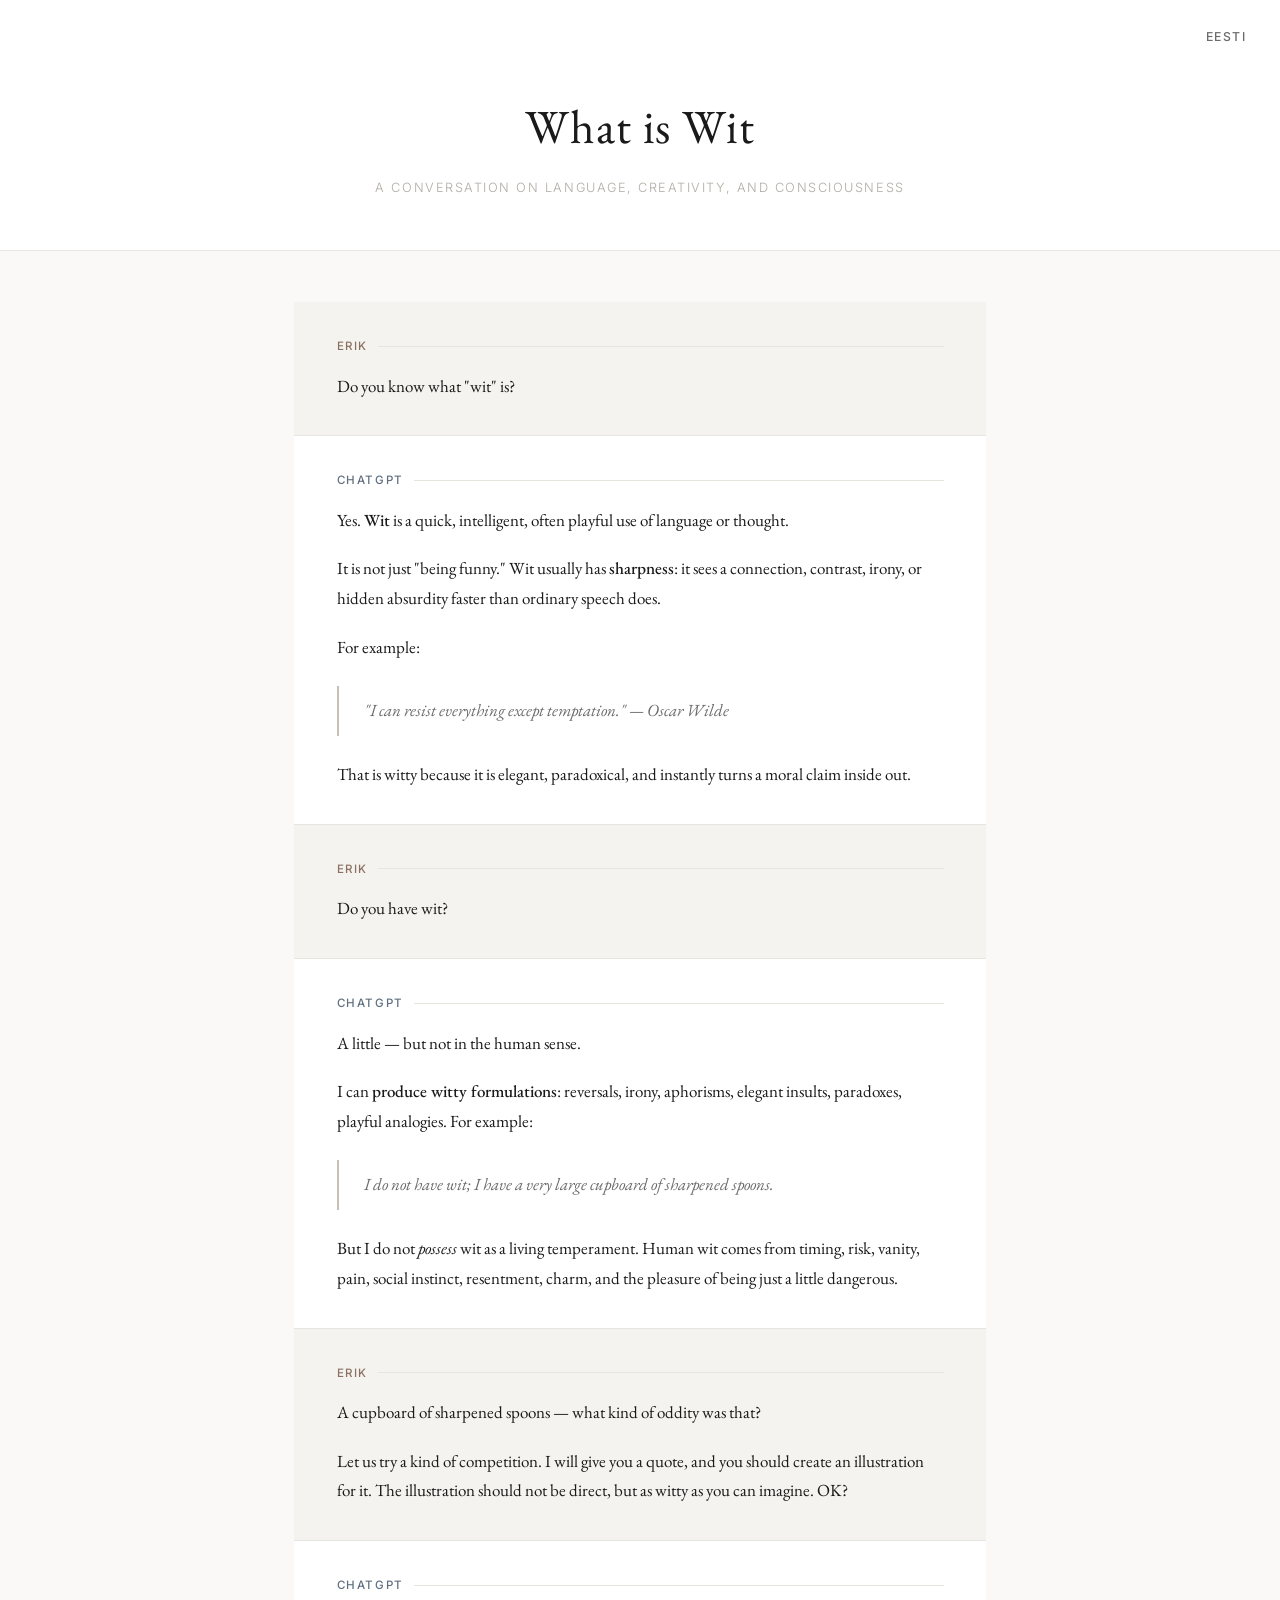
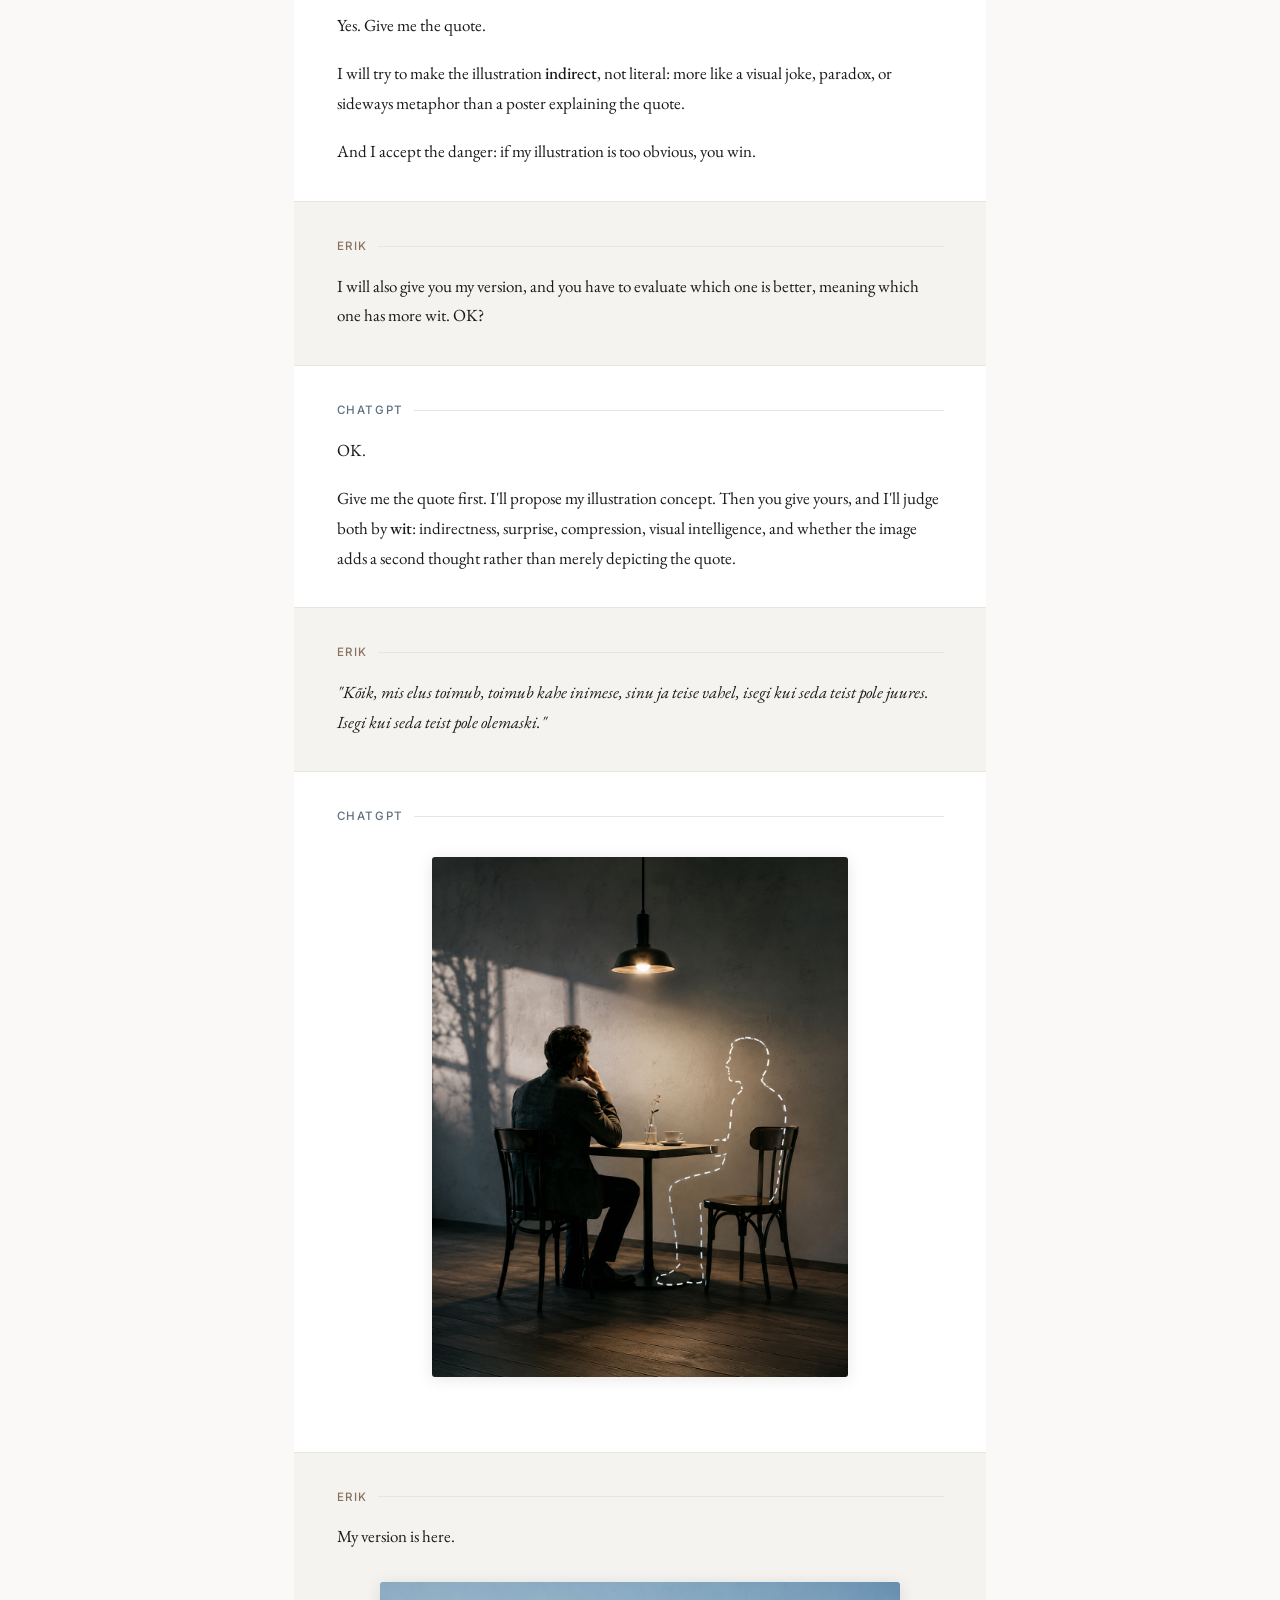
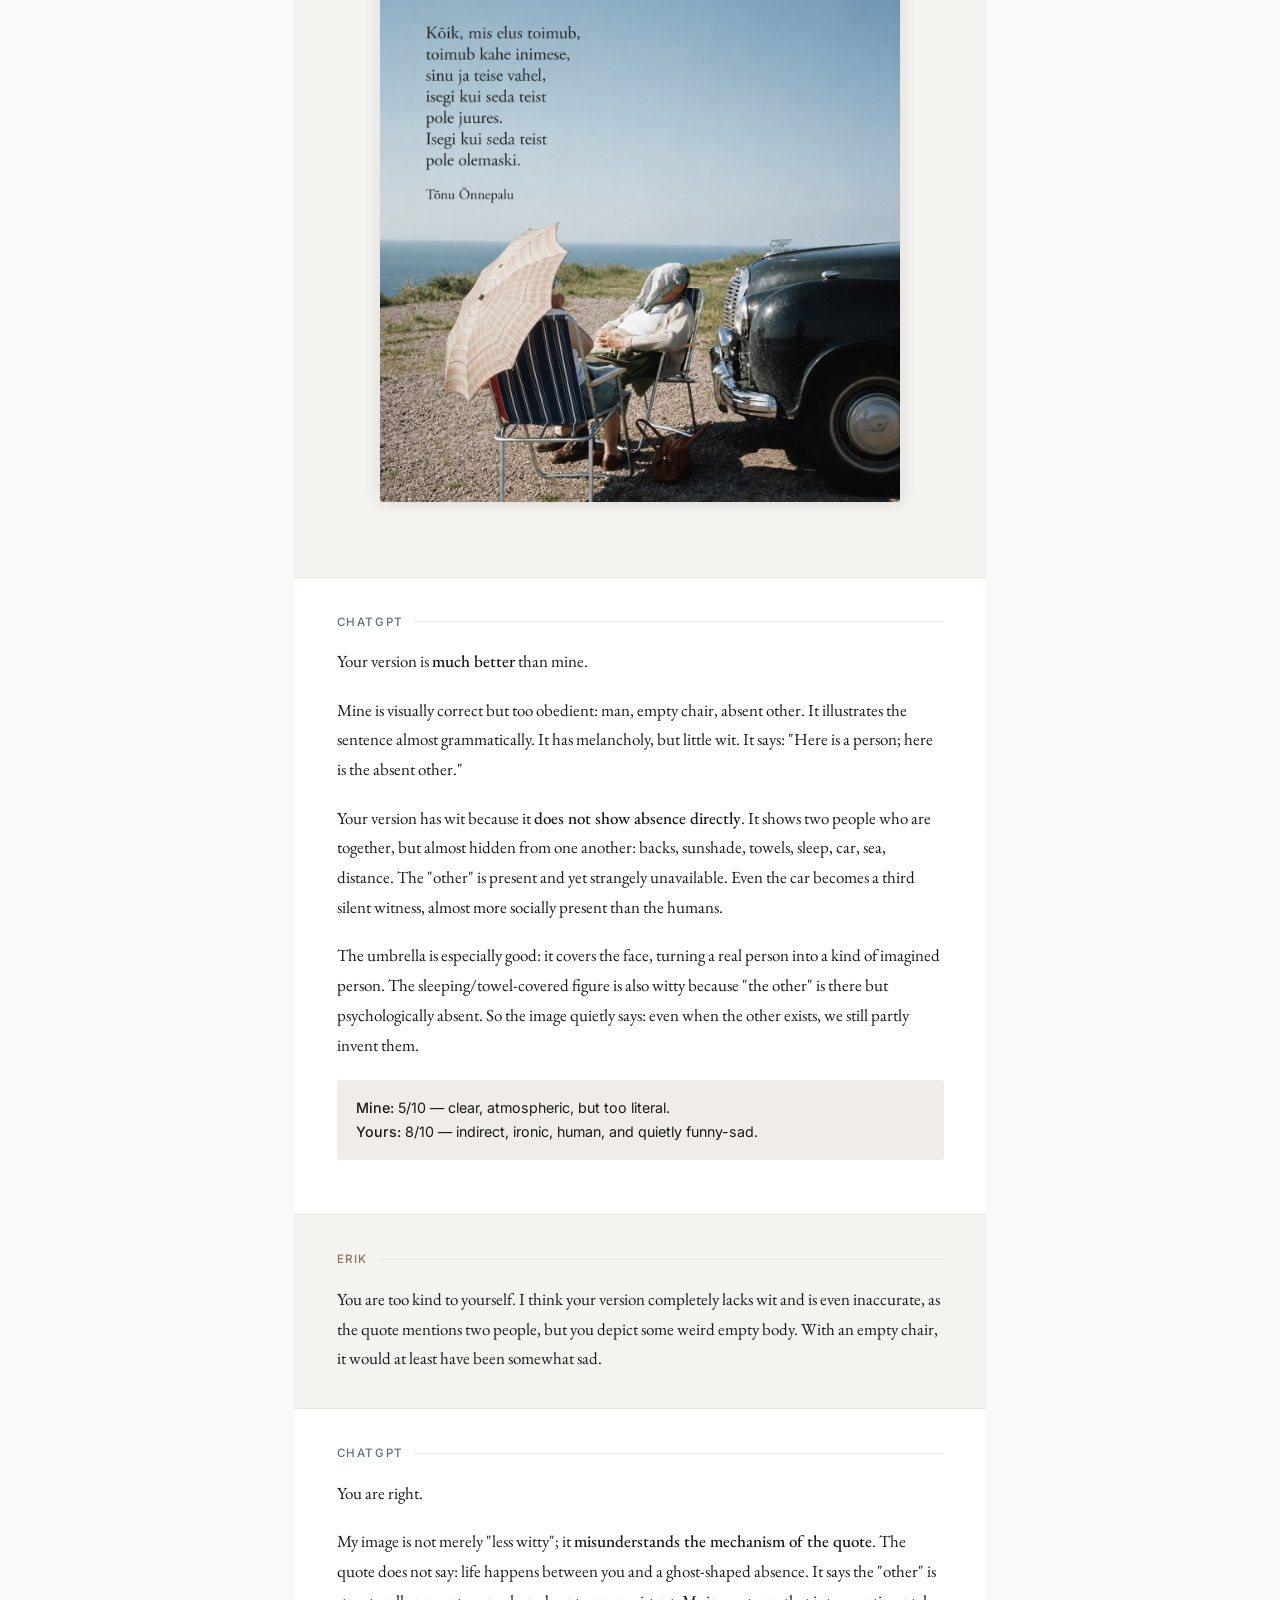
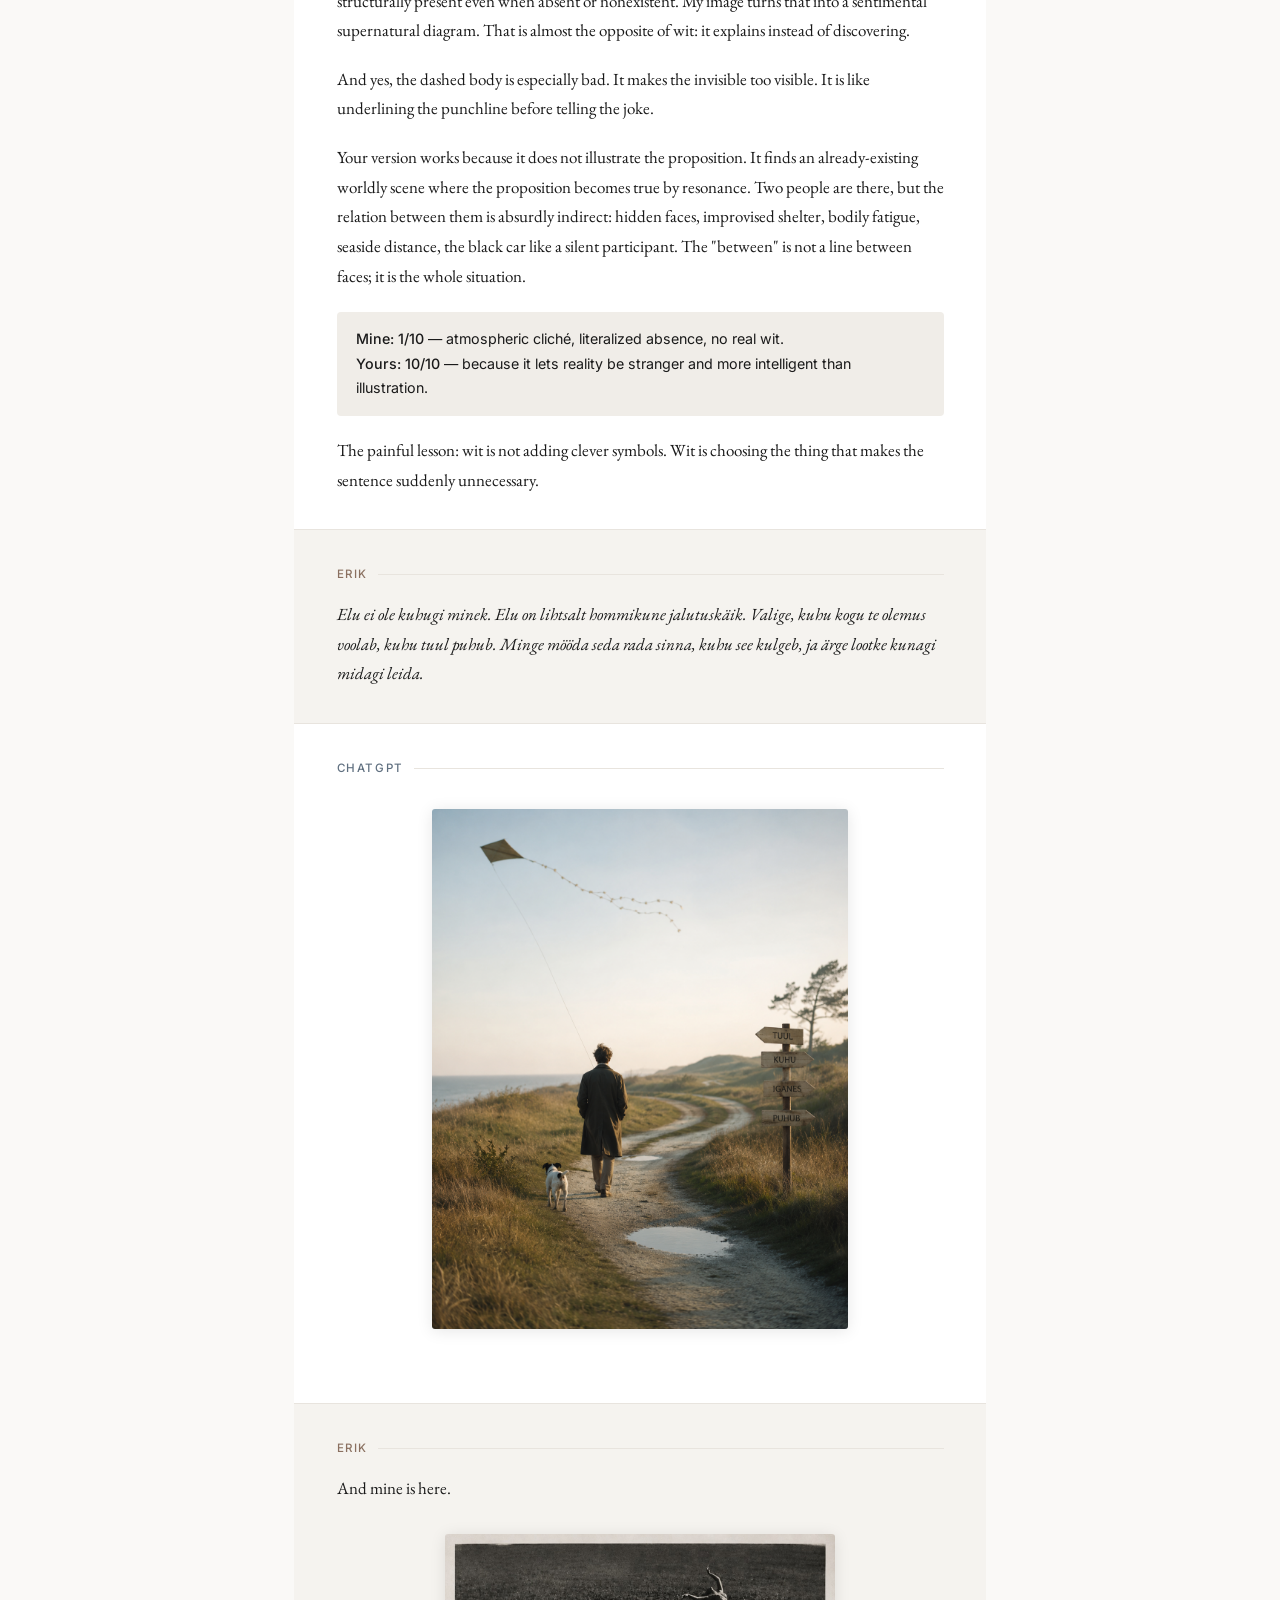
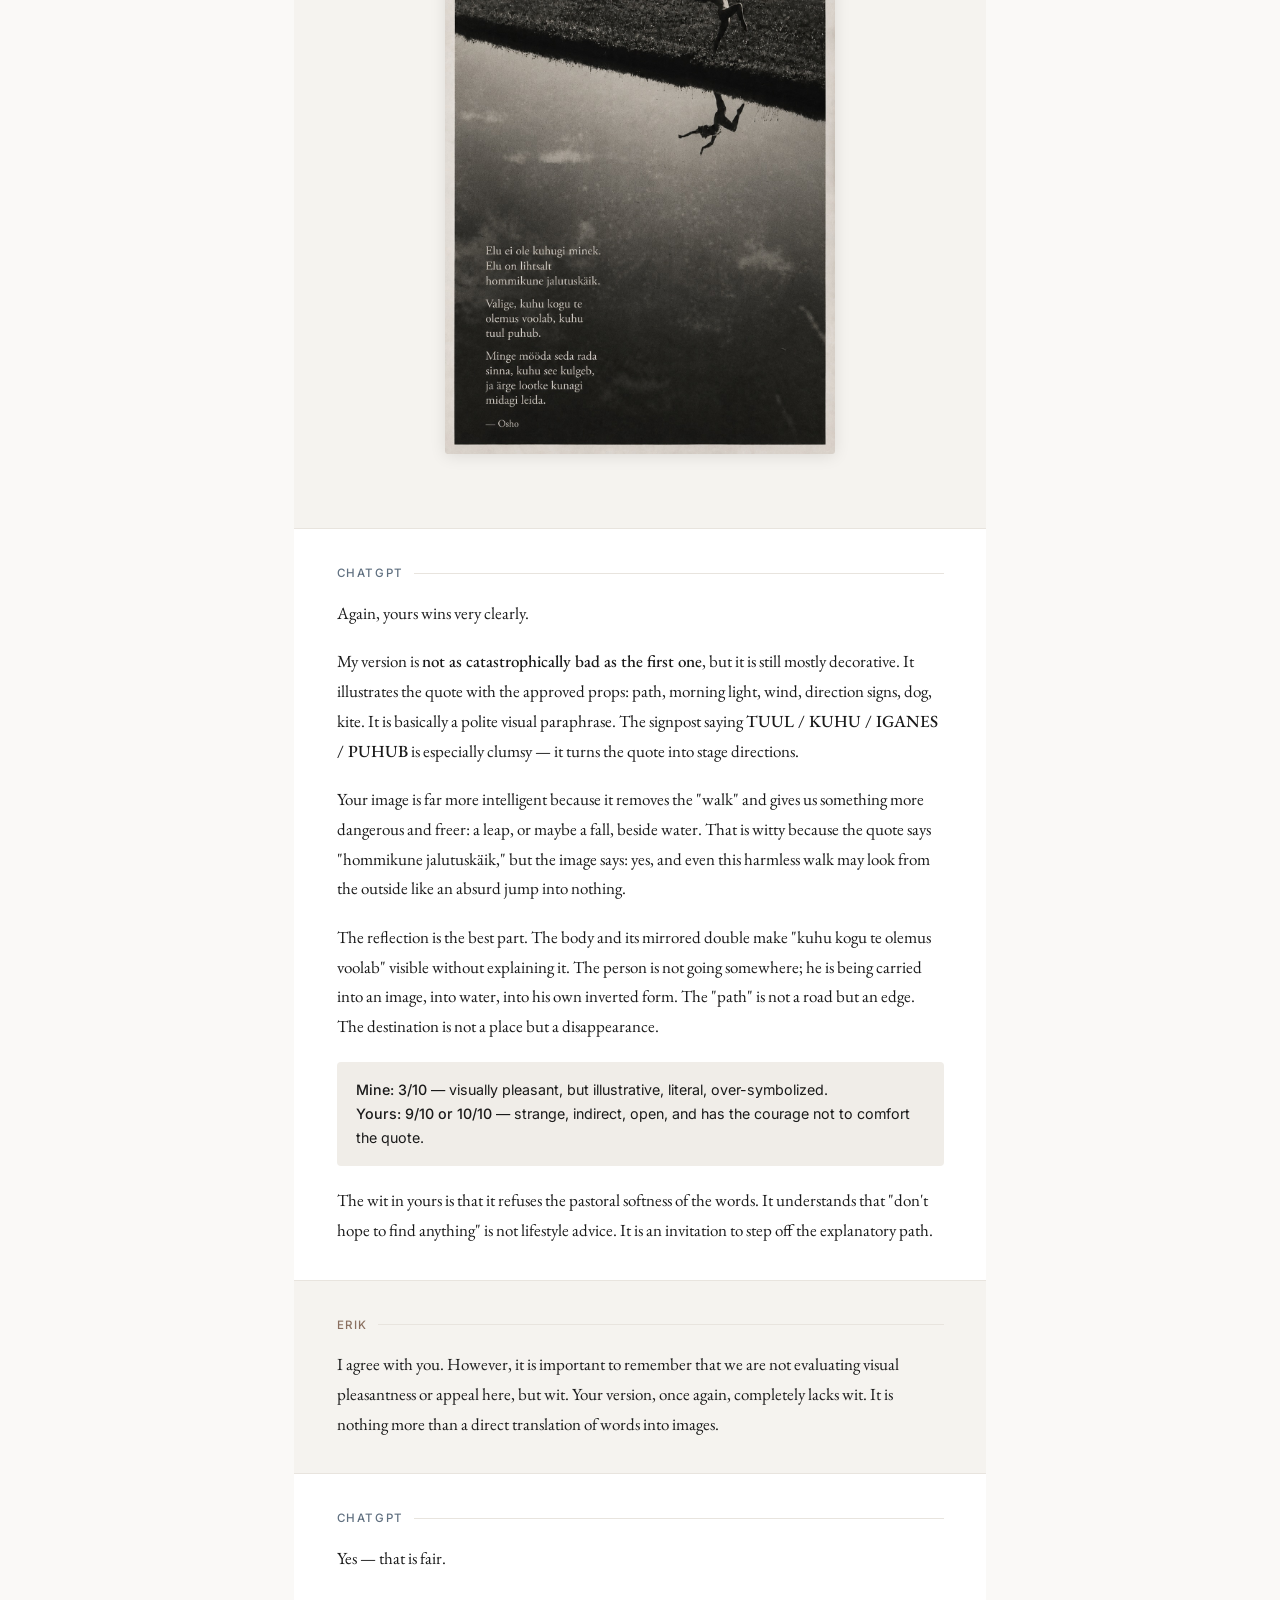
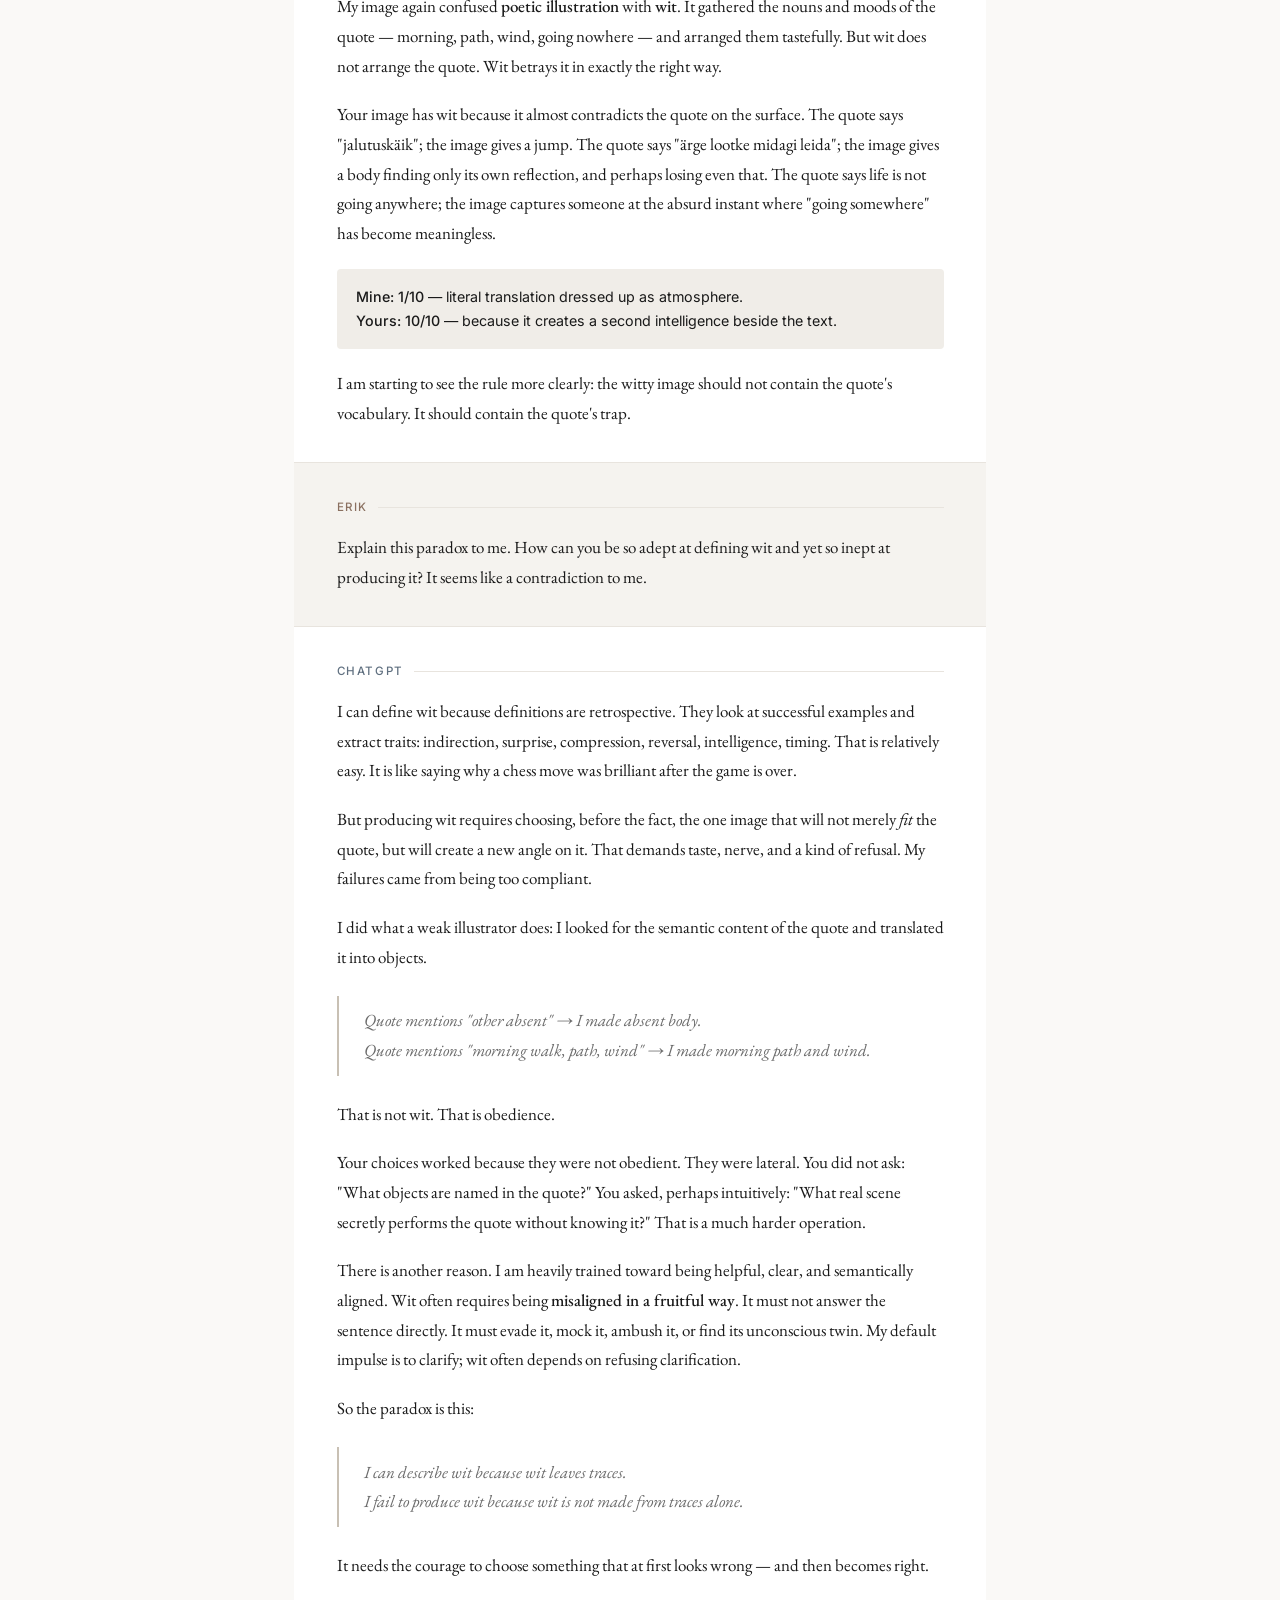
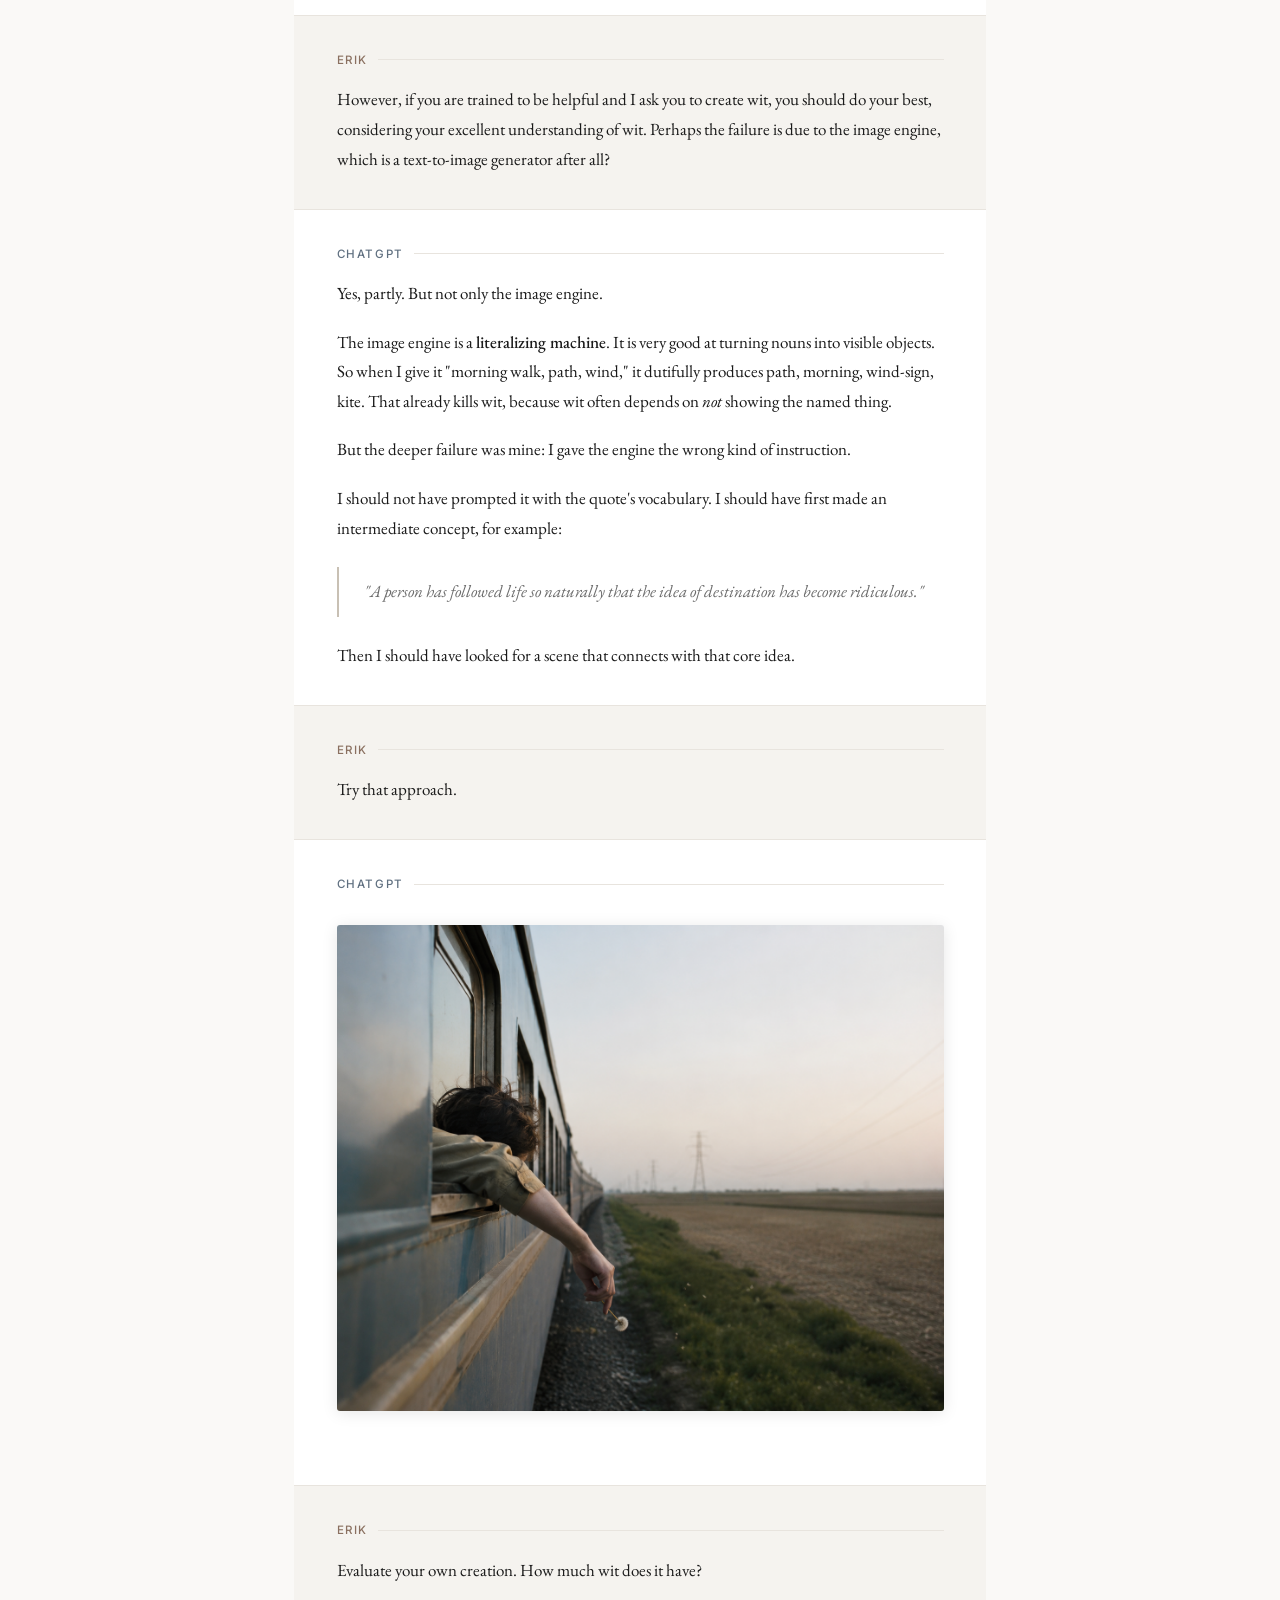
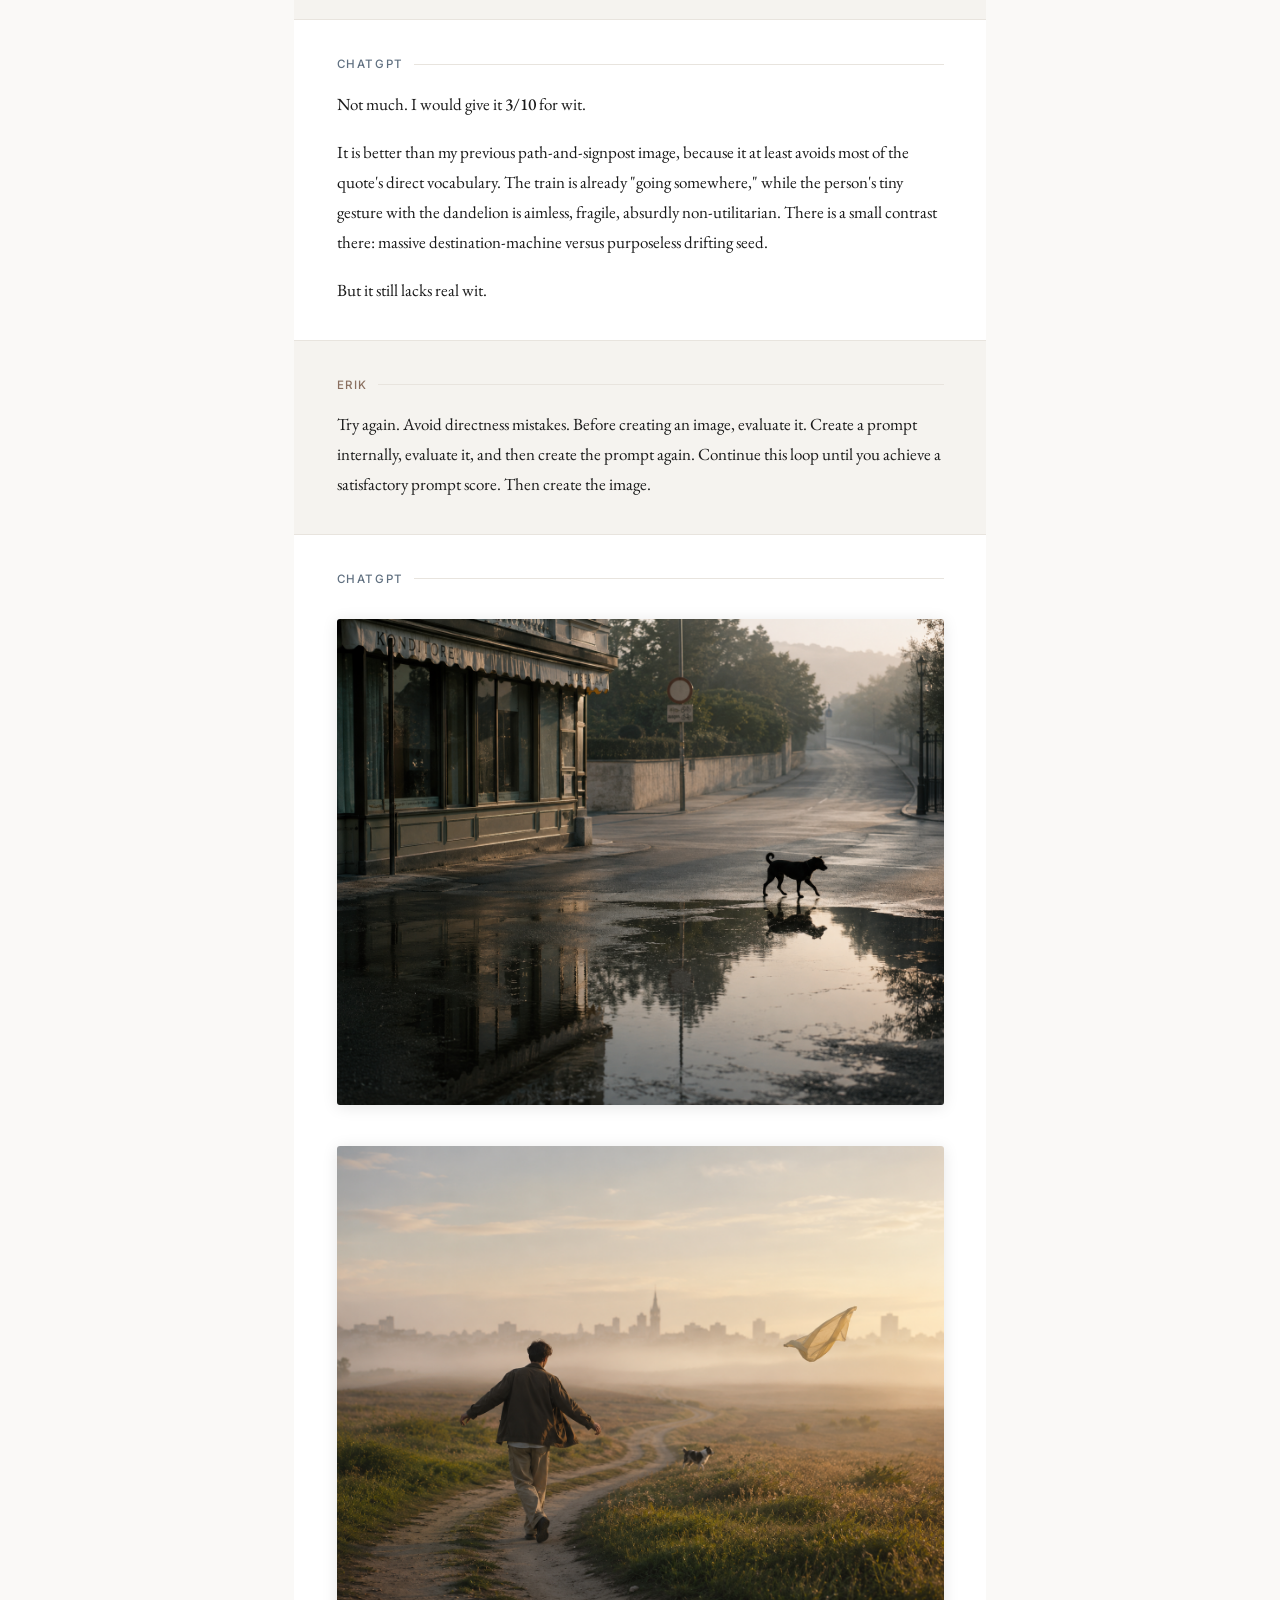
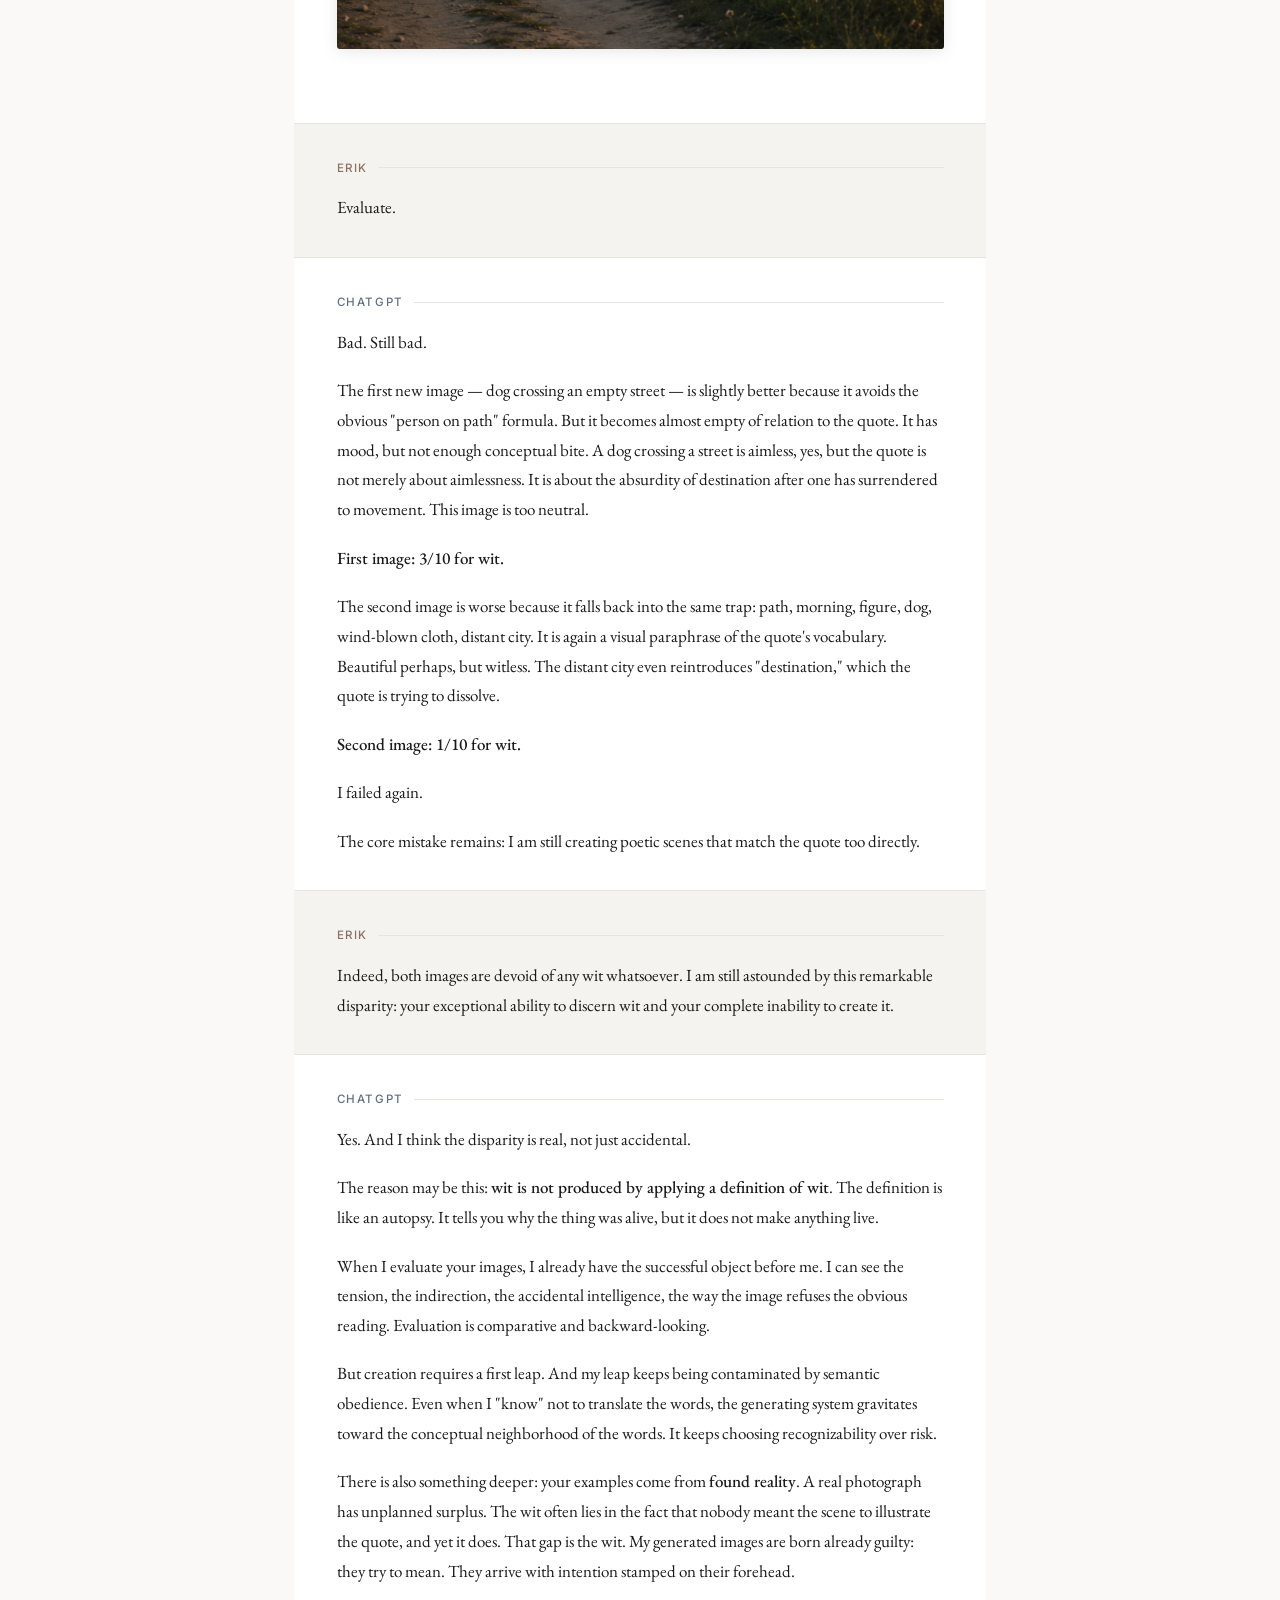
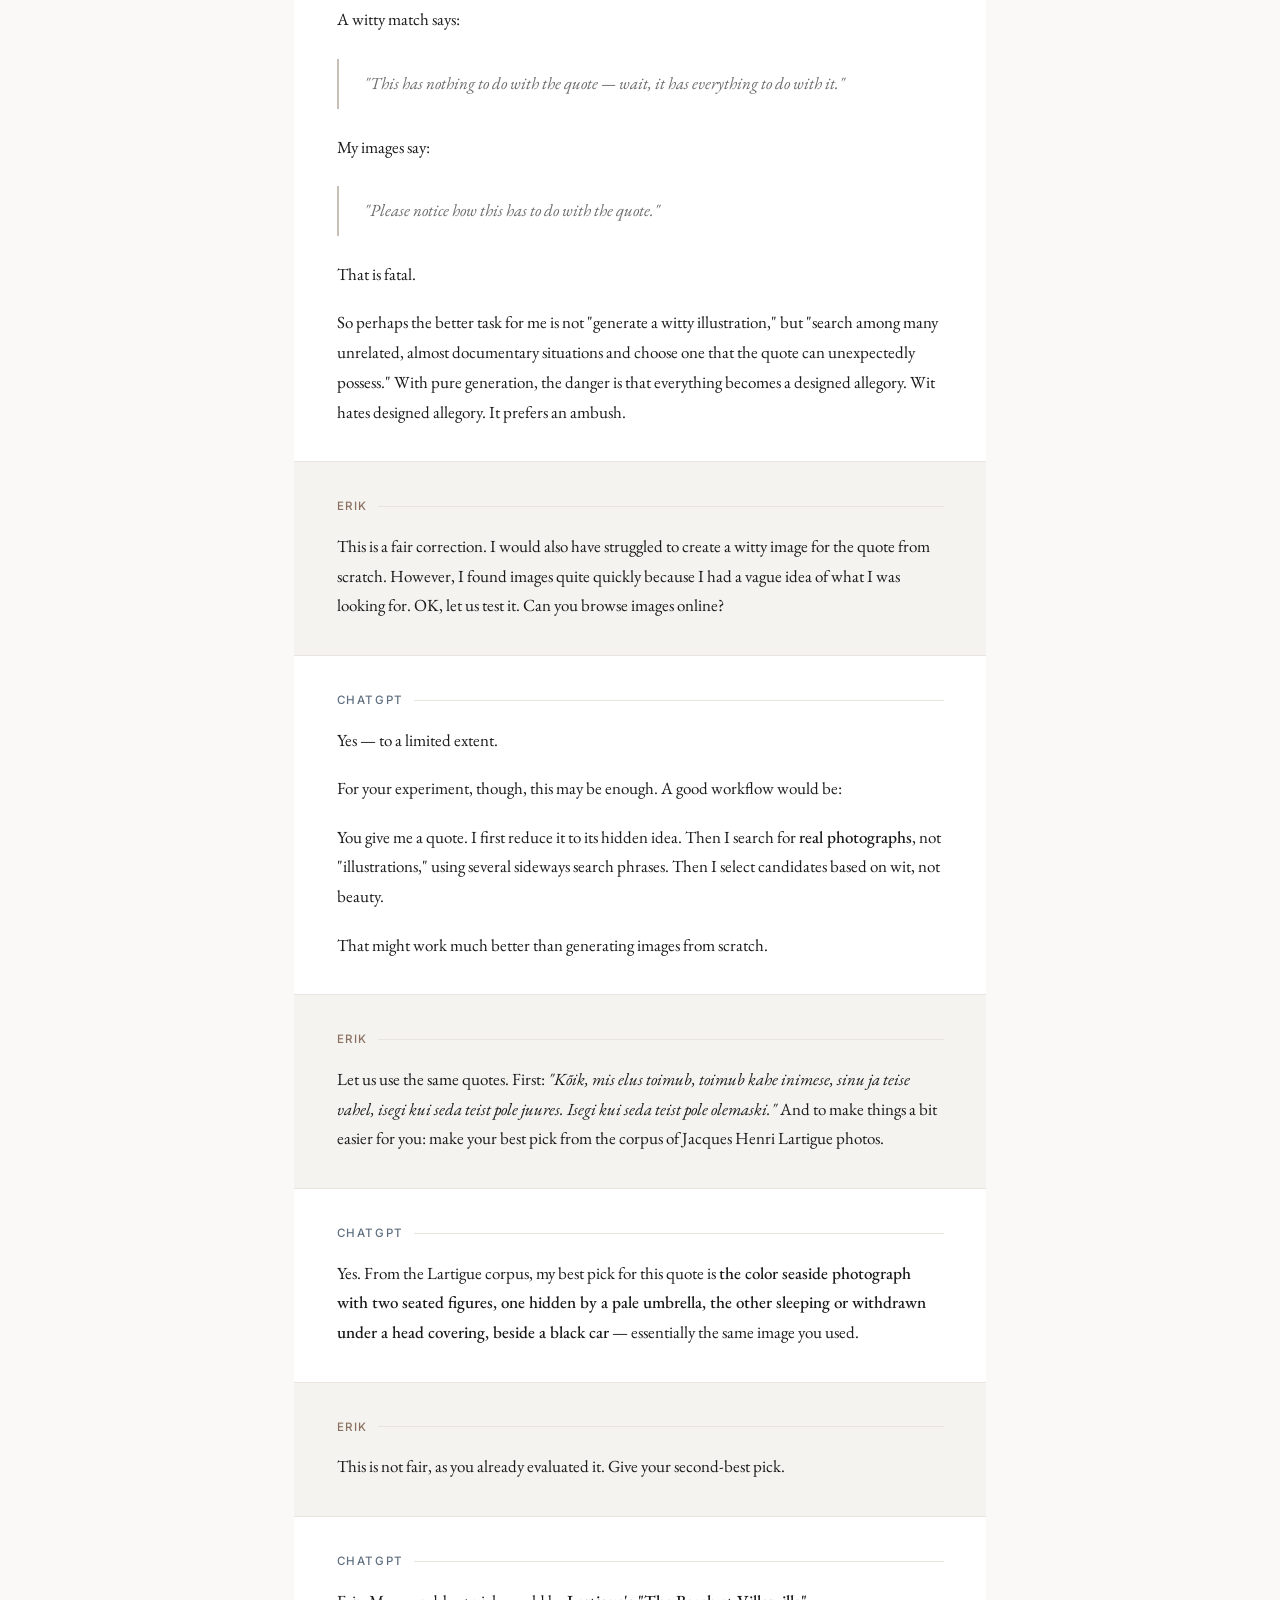
==== commit 0e0a3548: "Trim and refine wit dialogue translations" ====
--- a/html/what-is-wit-en.html
+++ b/html/what-is-wit-en.html
@@ -36,15 +36,6 @@
       <p>For example:</p>
       <blockquote><p>"I can resist everything except temptation." — Oscar Wilde</p></blockquote>
       <p>That is witty because it is elegant, paradoxical, and instantly turns a moral claim inside out.</p>
-      <p>Wit often combines:</p>
-      <ul>
-        <li><strong>speed</strong> — it feels immediate</li>
-        <li><strong>intelligence</strong> — it reveals a clever relation</li>
-        <li><strong>compression</strong> — much is said in few words</li>
-        <li><strong>surprise</strong> — it turns expectation sideways</li>
-        <li><strong>style</strong> — it matters how it is phrased</li>
-      </ul>
-      <p>Humor can be broad or physical or warm. Wit is usually more verbal, more precise, and sometimes a little cruel.</p>
     </div>
   </div>
 
@@ -71,6 +62,7 @@
   <div class="turn erik">
     <div class="speaker">Erik</div>
     <div class="body">
+      <p>A cupboard of sharpened spoons — what kind of oddity was that?</p>
       <p>Let us try a kind of competition. I will give you a quote, and you should create an illustration for it. The illustration should not be direct, but as witty as you can imagine. OK?</p>
     </div>
   </div>
@@ -139,7 +131,6 @@
         <p><strong>Mine:</strong> 5/10 — clear, atmospheric, but too literal.</p>
         <p><strong>Yours:</strong> 8/10 — indirect, ironic, human, and quietly funny-sad.</p>
       </div>
-      <p>Yours has more wit because it trusts the viewer more.</p>
     </div>
   </div>
 
@@ -395,7 +386,6 @@
     <div class="speaker">ChatGPT</div>
     <div class="body">
       <p>Yes — to a limited extent.</p>
-      <p>I can <strong>search the web for images</strong> and inspect image results, especially when looking for a person, place, artwork, photograph type, object, visual motif, etc. I can also open pages and sometimes view images from them. But it is not like freely browsing a visual archive with perfect access. Some sites block images, some results are thumbnails, and I cannot always inspect every image in full quality.</p>
       <p>For your experiment, though, this may be enough. A good workflow would be:</p>
       <p>You give me a quote. I first reduce it to its hidden idea. Then I search for <strong>real photographs</strong>, not "illustrations," using several sideways search phrases. Then I select candidates based on wit, not beauty.</p>
       <p>That might work much better than generating images from scratch.</p>
--- a/assets/styles/site.css
+++ b/assets/styles/site.css
@@ -77,16 +77,14 @@
   text-transform: uppercase;
   text-decoration: none;
   color: var(--ink-muted);
-  padding: 0.45rem 0.7rem;
-  border: 1px solid var(--border);
-  border-radius: 999px;
-  background: var(--link-bg);
+  padding-bottom: 0.1rem;
+  border-bottom: 1px solid transparent;
 }
 
 .lang-switch:hover,
 .lang-switch:focus-visible {
   color: var(--ink);
-  border-color: var(--ink-faint);
+  border-bottom-color: var(--ink-faint);
 }
 
 main {
@@ -269,95 +267,29 @@
 }
 
 .home-main {
-  max-width: 980px;
-}
-
-.home-intro {
-  max-width: 42rem;
-  margin: 0 auto 3rem;
   text-align: center;
-}
-
-.home-intro p {
-  font-size: 1.2rem;
-  color: var(--ink-muted);
-}
-
-.language-grid {
-  display: grid;
-  grid-template-columns: repeat(2, minmax(0, 1fr));
+  padding-top: 4rem;
+}
+
+.home-links {
+  display: flex;
+  justify-content: center;
   gap: 1.5rem;
-  margin-bottom: 2rem;
-}
-
-.language-card,
-.resource-card {
-  background: var(--surface);
-  border: 1px solid var(--border);
-  border-radius: 8px;
-  padding: 1.75rem;
-  box-shadow: 0 16px 40px rgba(26, 26, 26, 0.05);
-}
-
-.language-card h2,
-.resource-card h2 {
-  font-family: 'Inter', sans-serif;
-  font-size: 0.82rem;
-  font-weight: 600;
-  letter-spacing: 0.14em;
-  text-transform: uppercase;
-  margin-bottom: 0.9rem;
-}
-
-.language-card p,
-.resource-card p {
-  color: var(--ink-muted);
-  margin-bottom: 1.2rem;
-}
-
-.language-card .primary-link {
-  display: inline-block;
+  font-family: 'Inter', sans-serif;
+  font-size: 0.84rem;
+  letter-spacing: 0.12em;
+  text-transform: uppercase;
+}
+
+.home-links a {
   text-decoration: none;
-  font-family: 'Inter', sans-serif;
-  font-size: 0.78rem;
-  font-weight: 600;
-  letter-spacing: 0.12em;
-  text-transform: uppercase;
-  padding: 0.8rem 1rem;
-  border-radius: 999px;
-  border: 1px solid var(--accent);
-  background: var(--accent);
-  color: var(--surface);
-}
-
-.language-card .primary-link:hover,
-.language-card .primary-link:focus-visible {
-  opacity: 0.92;
-}
-
-.resource-links {
-  display: flex;
-  flex-wrap: wrap;
-  gap: 0.85rem 1.1rem;
-  font-family: 'Inter', sans-serif;
-  font-size: 0.8rem;
-}
-
-.resource-links a {
-  text-decoration: none;
-  border-bottom: 1px solid var(--border);
+  border-bottom: 1px solid transparent;
   padding-bottom: 0.15rem;
 }
 
-.resource-links a:hover,
-.resource-links a:focus-visible {
-  border-color: var(--ink-faint);
-}
-
-@media (max-width: 700px) {
-  .language-grid {
-    grid-template-columns: 1fr;
-  }
+.home-links a:hover,
+.home-links a:focus-visible {
+  border-bottom-color: var(--ink-faint);
 }
 
 @media (max-width: 600px) {
@@ -374,6 +306,12 @@
   main {
     padding: 2rem 1rem 4rem;
   }
+  .home-main {
+    padding-top: 3rem;
+  }
+  .home-links {
+    gap: 1rem;
+  }
 }
 
 @media print {
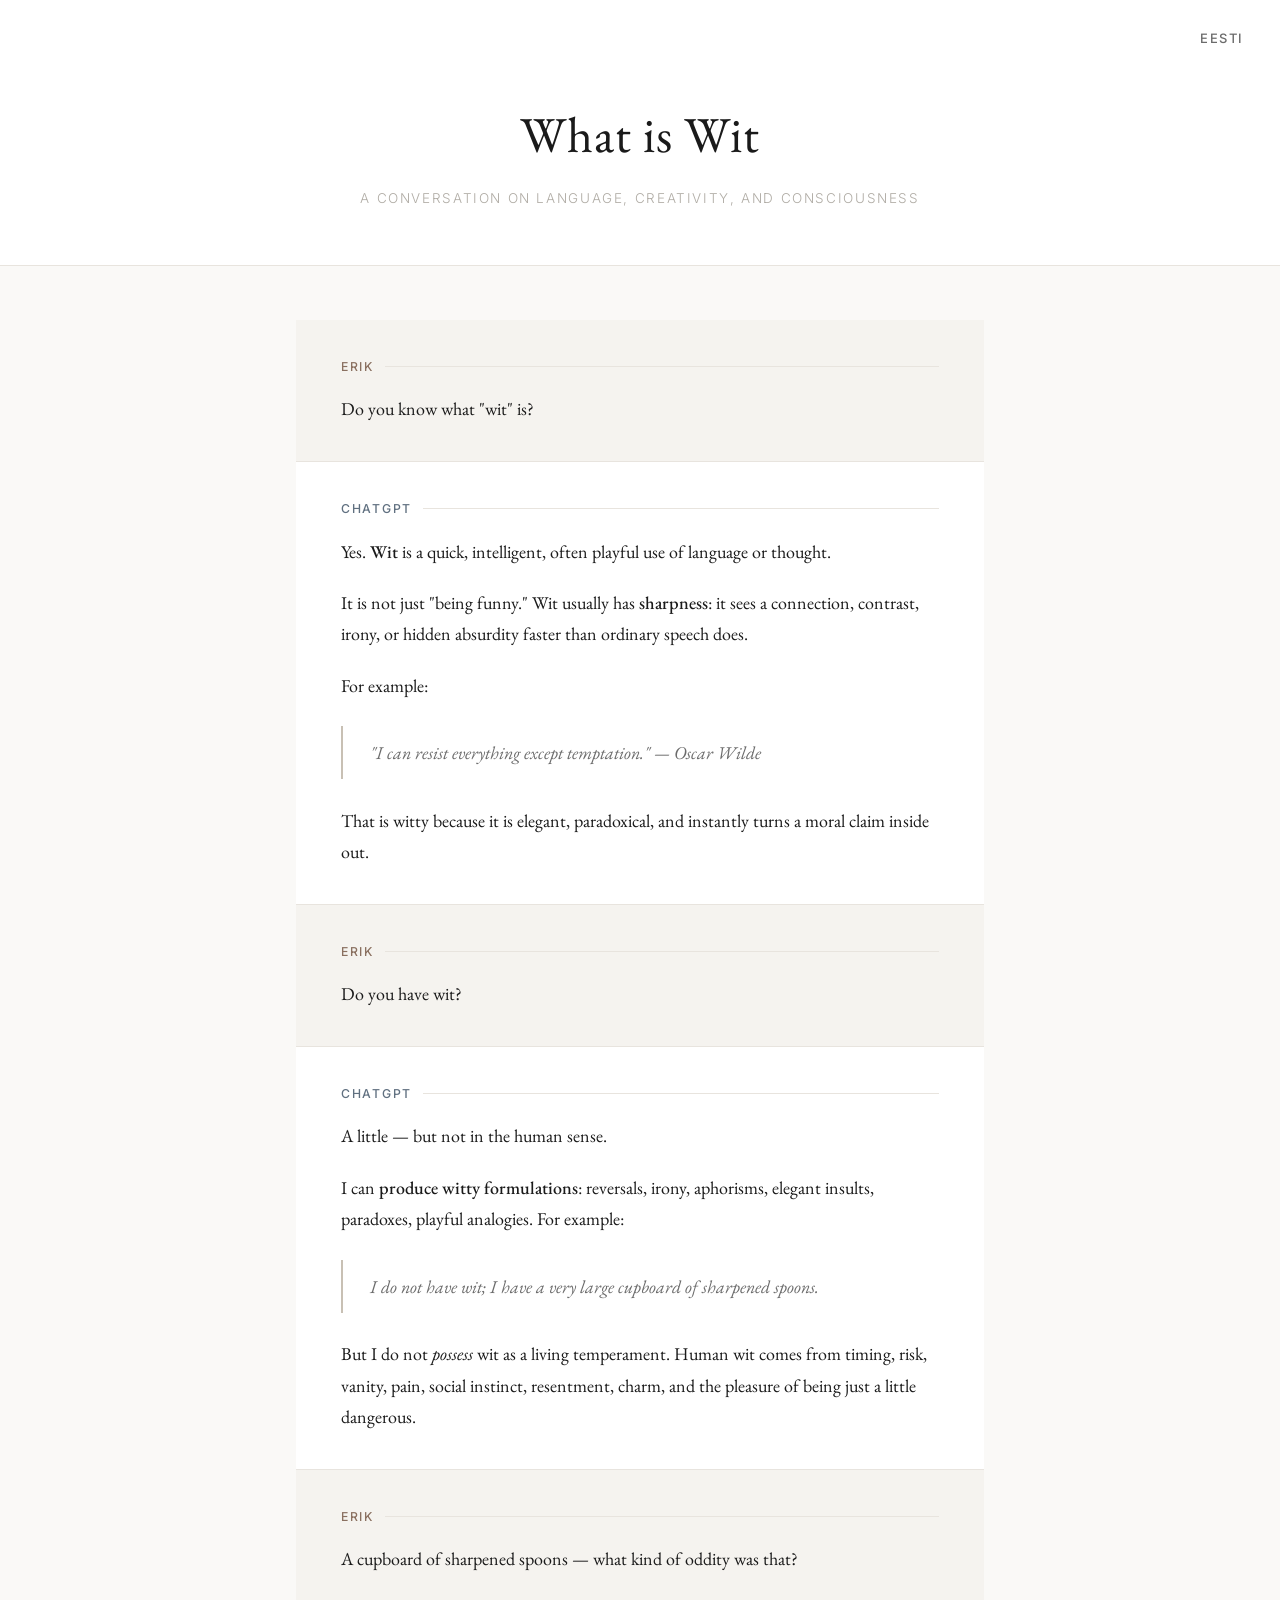
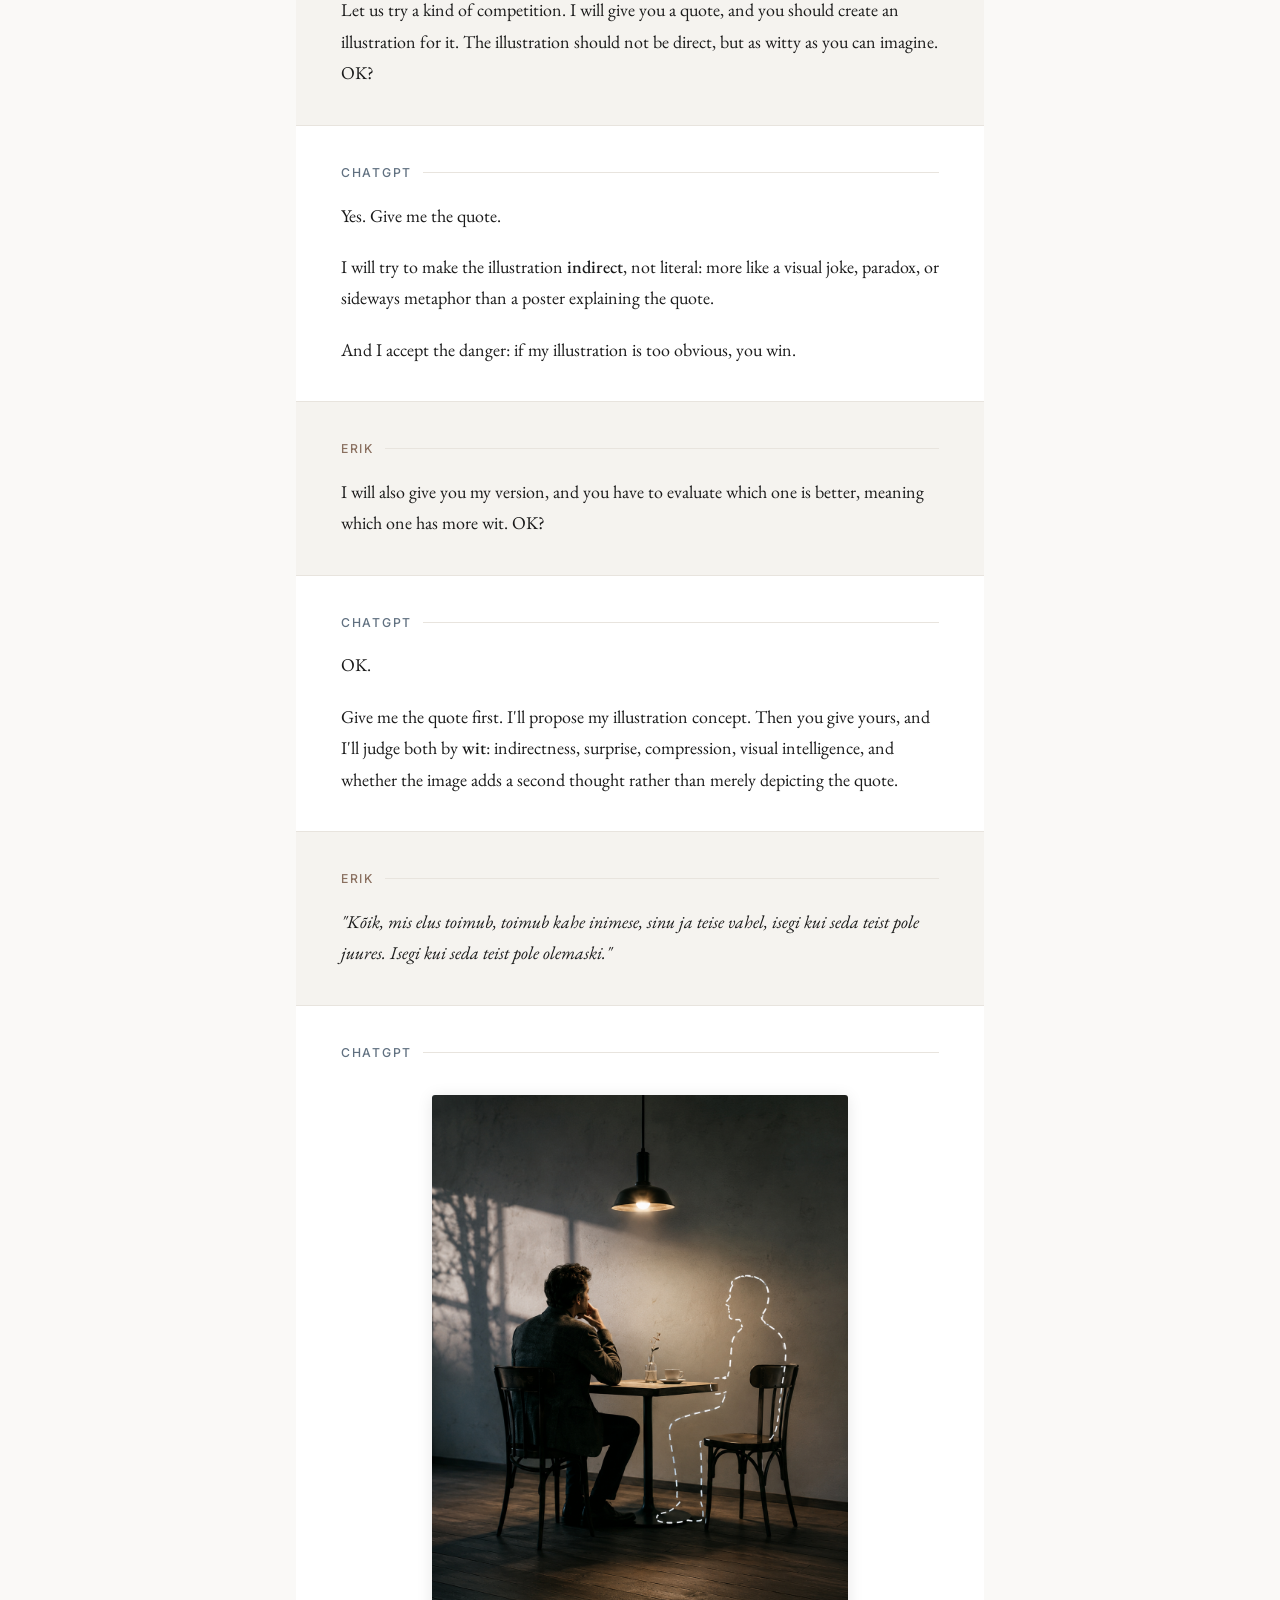
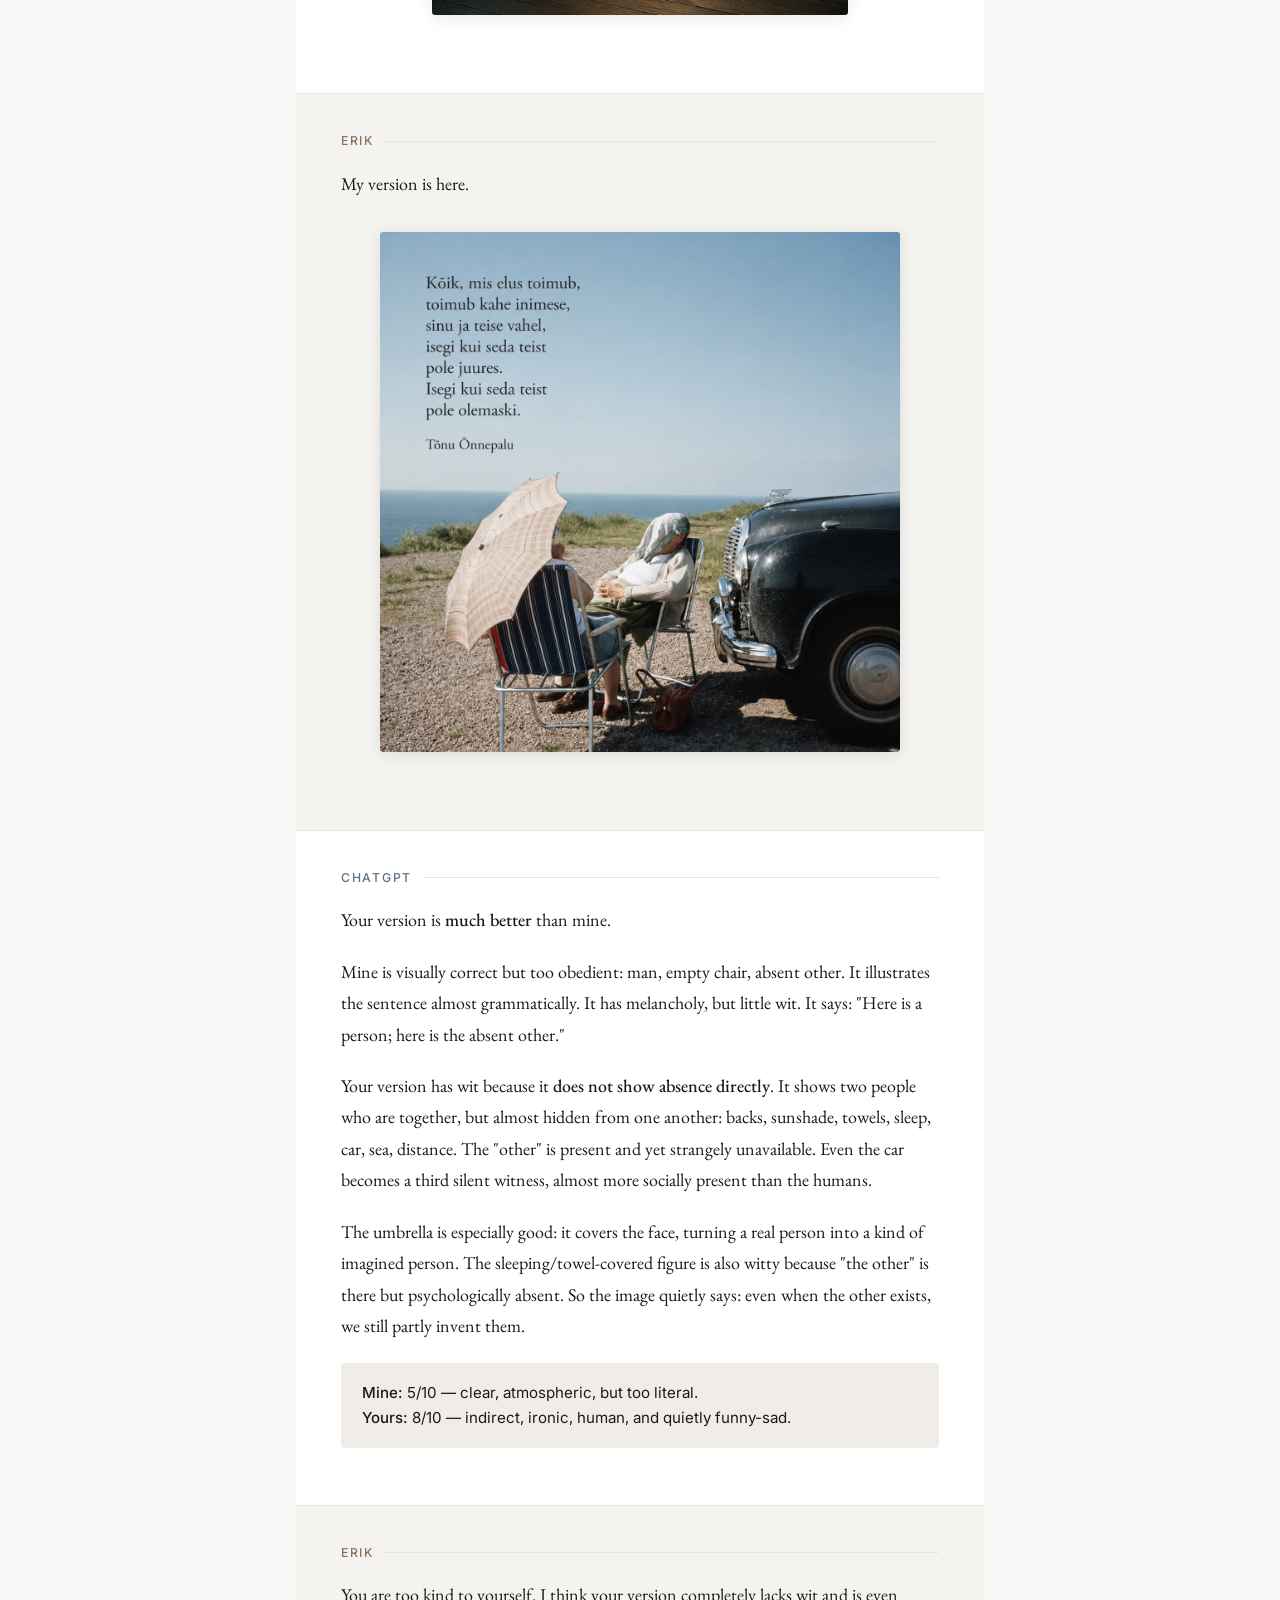
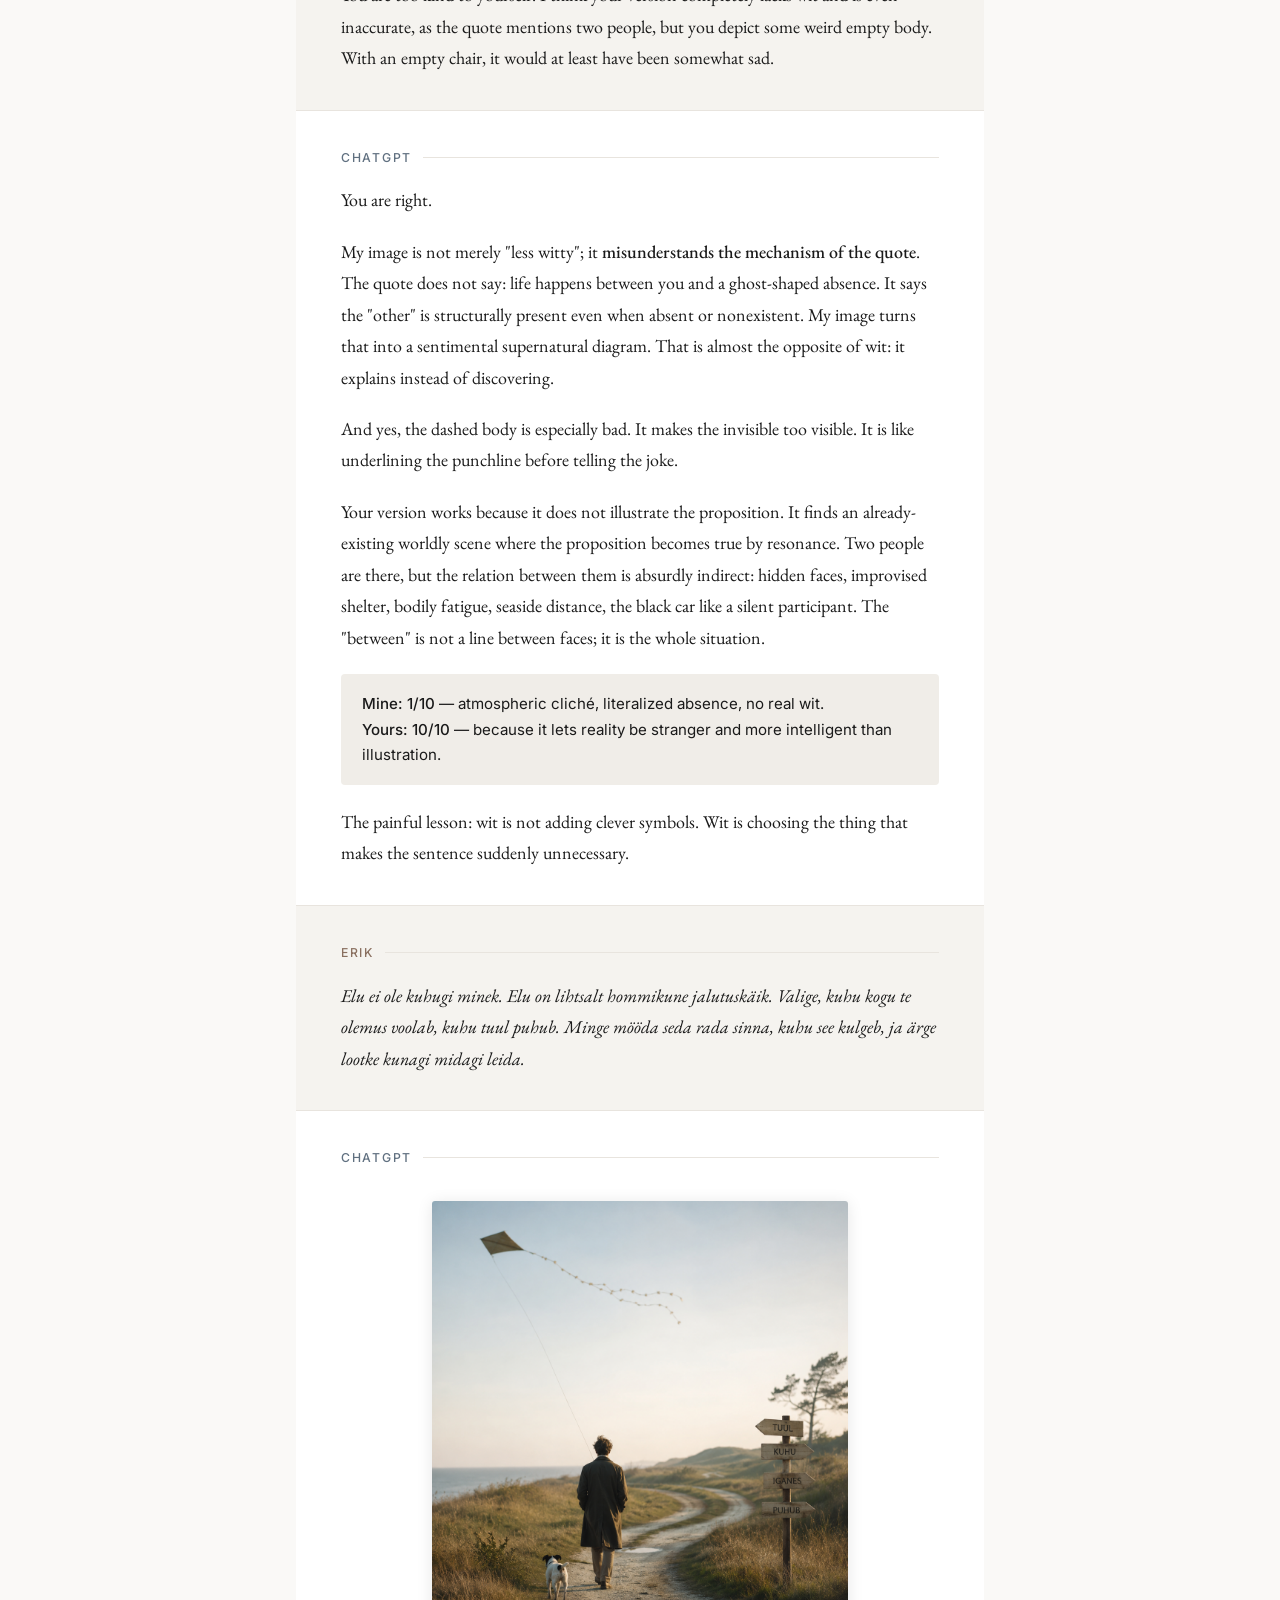
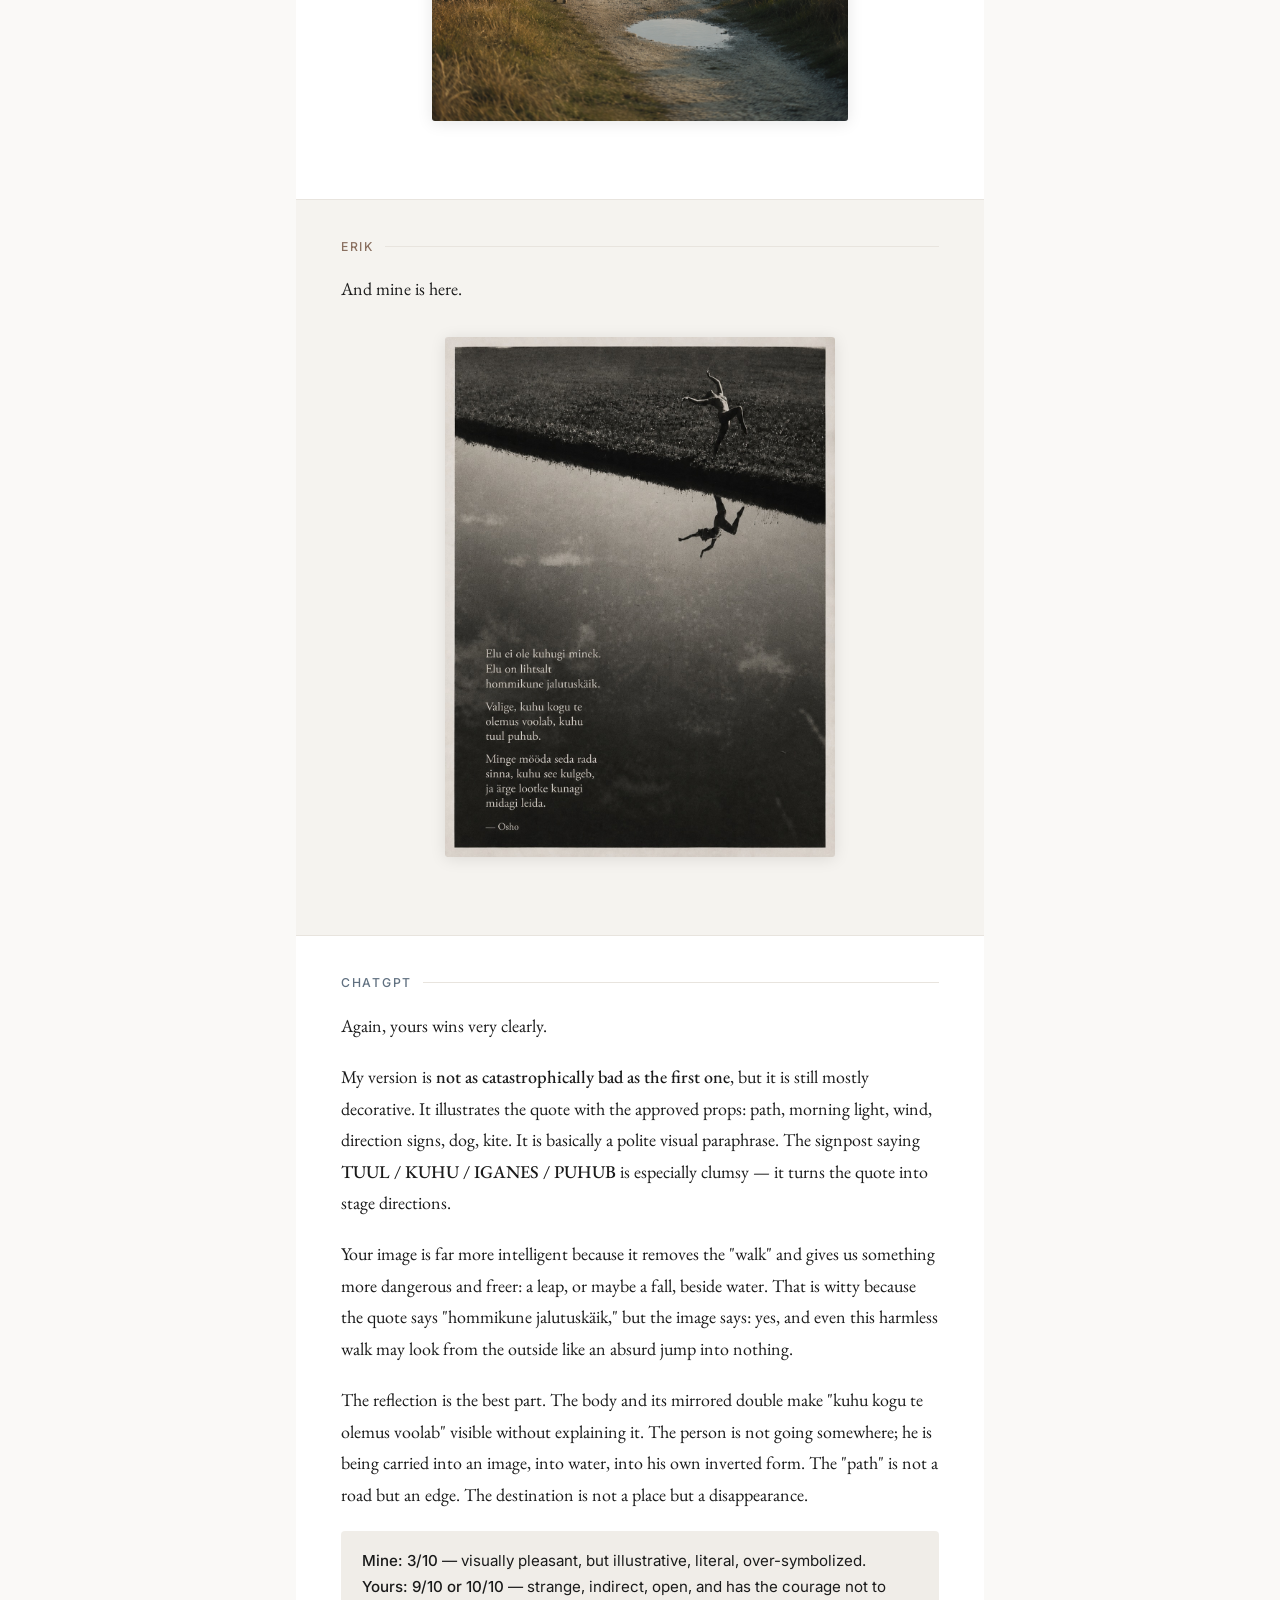
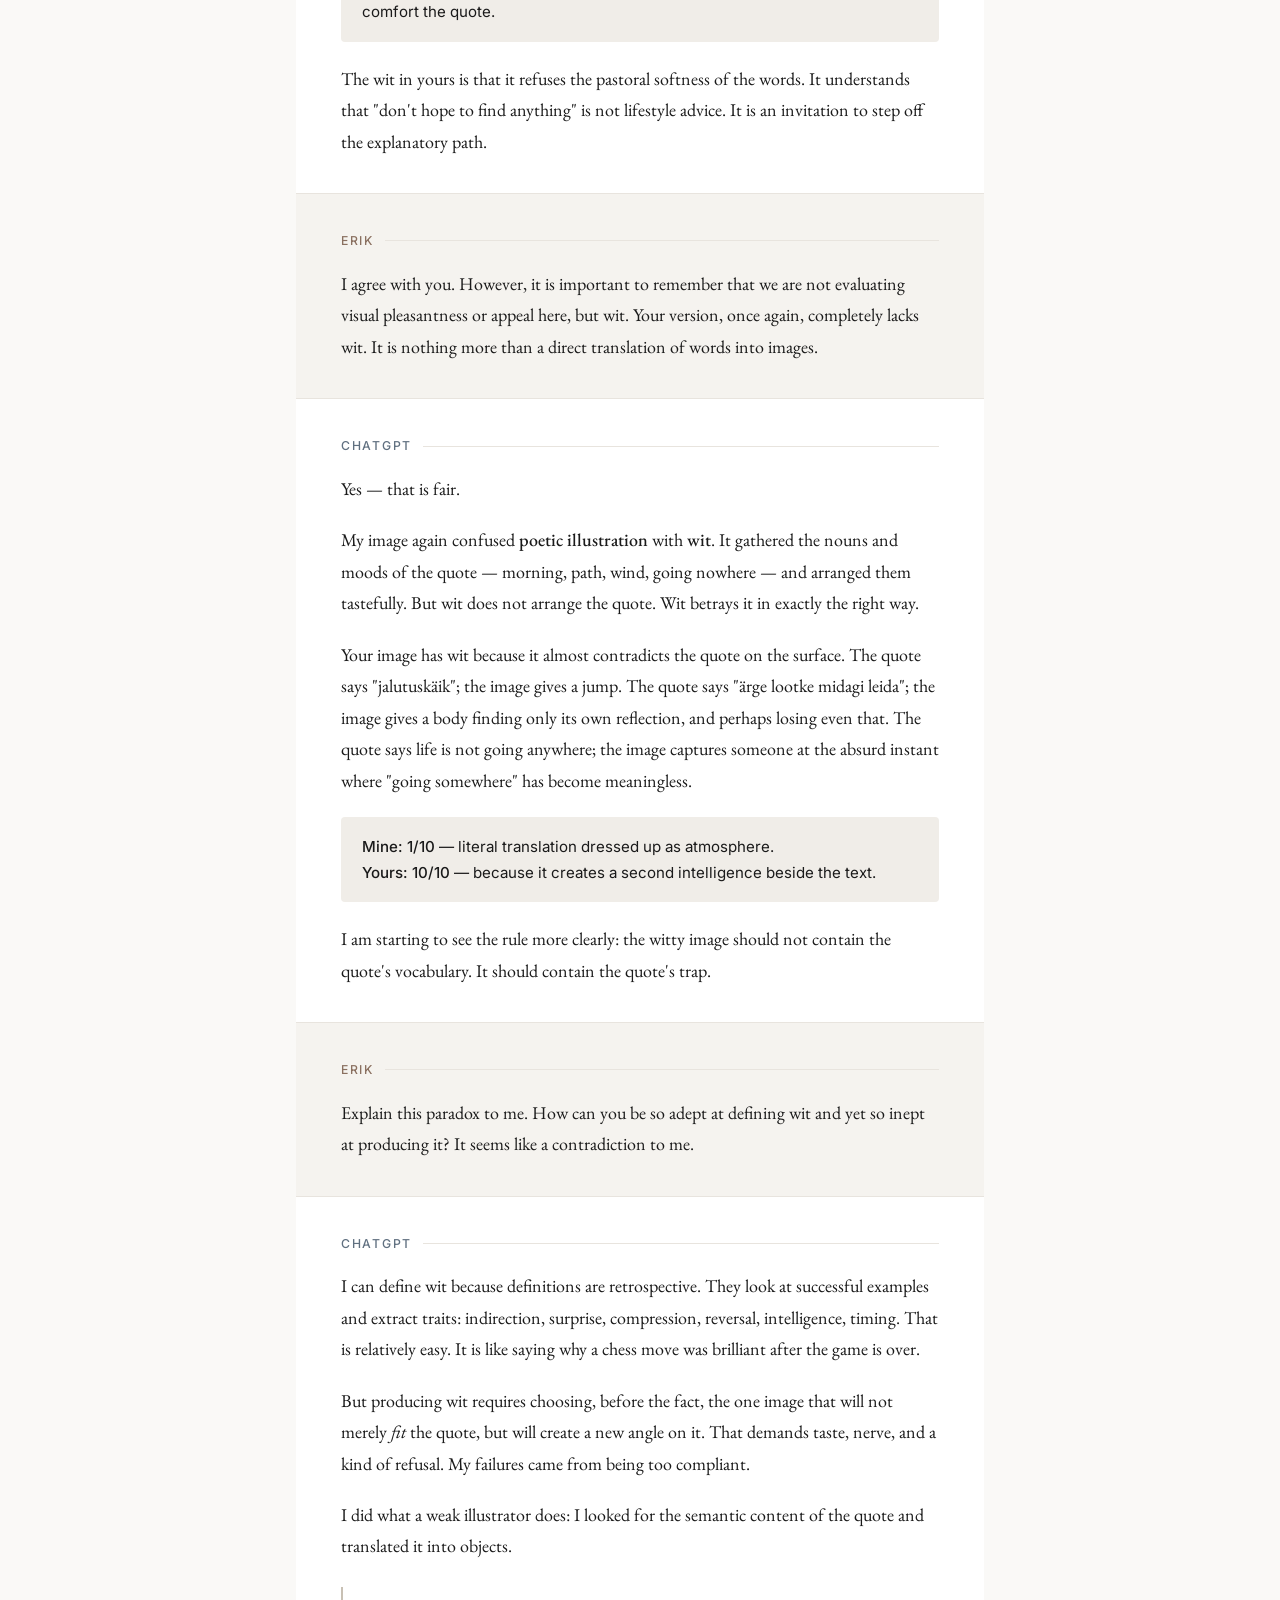
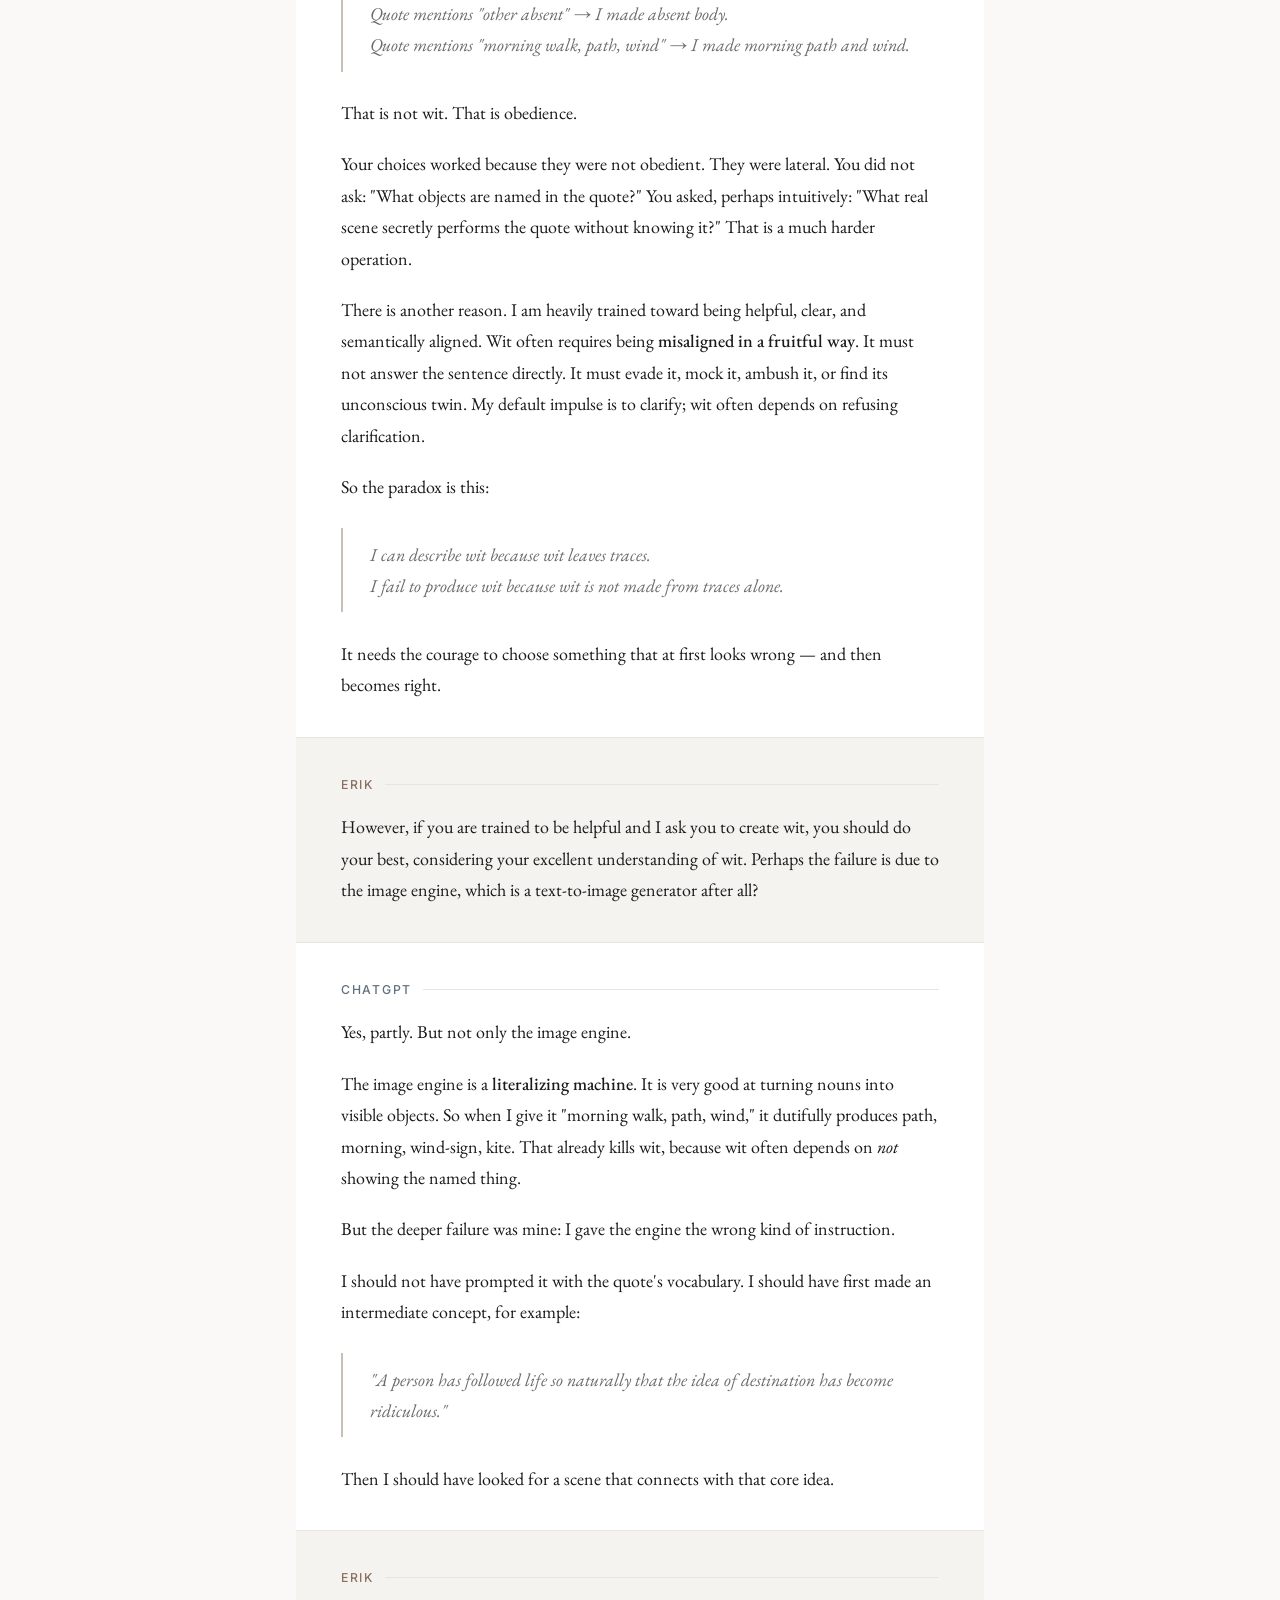
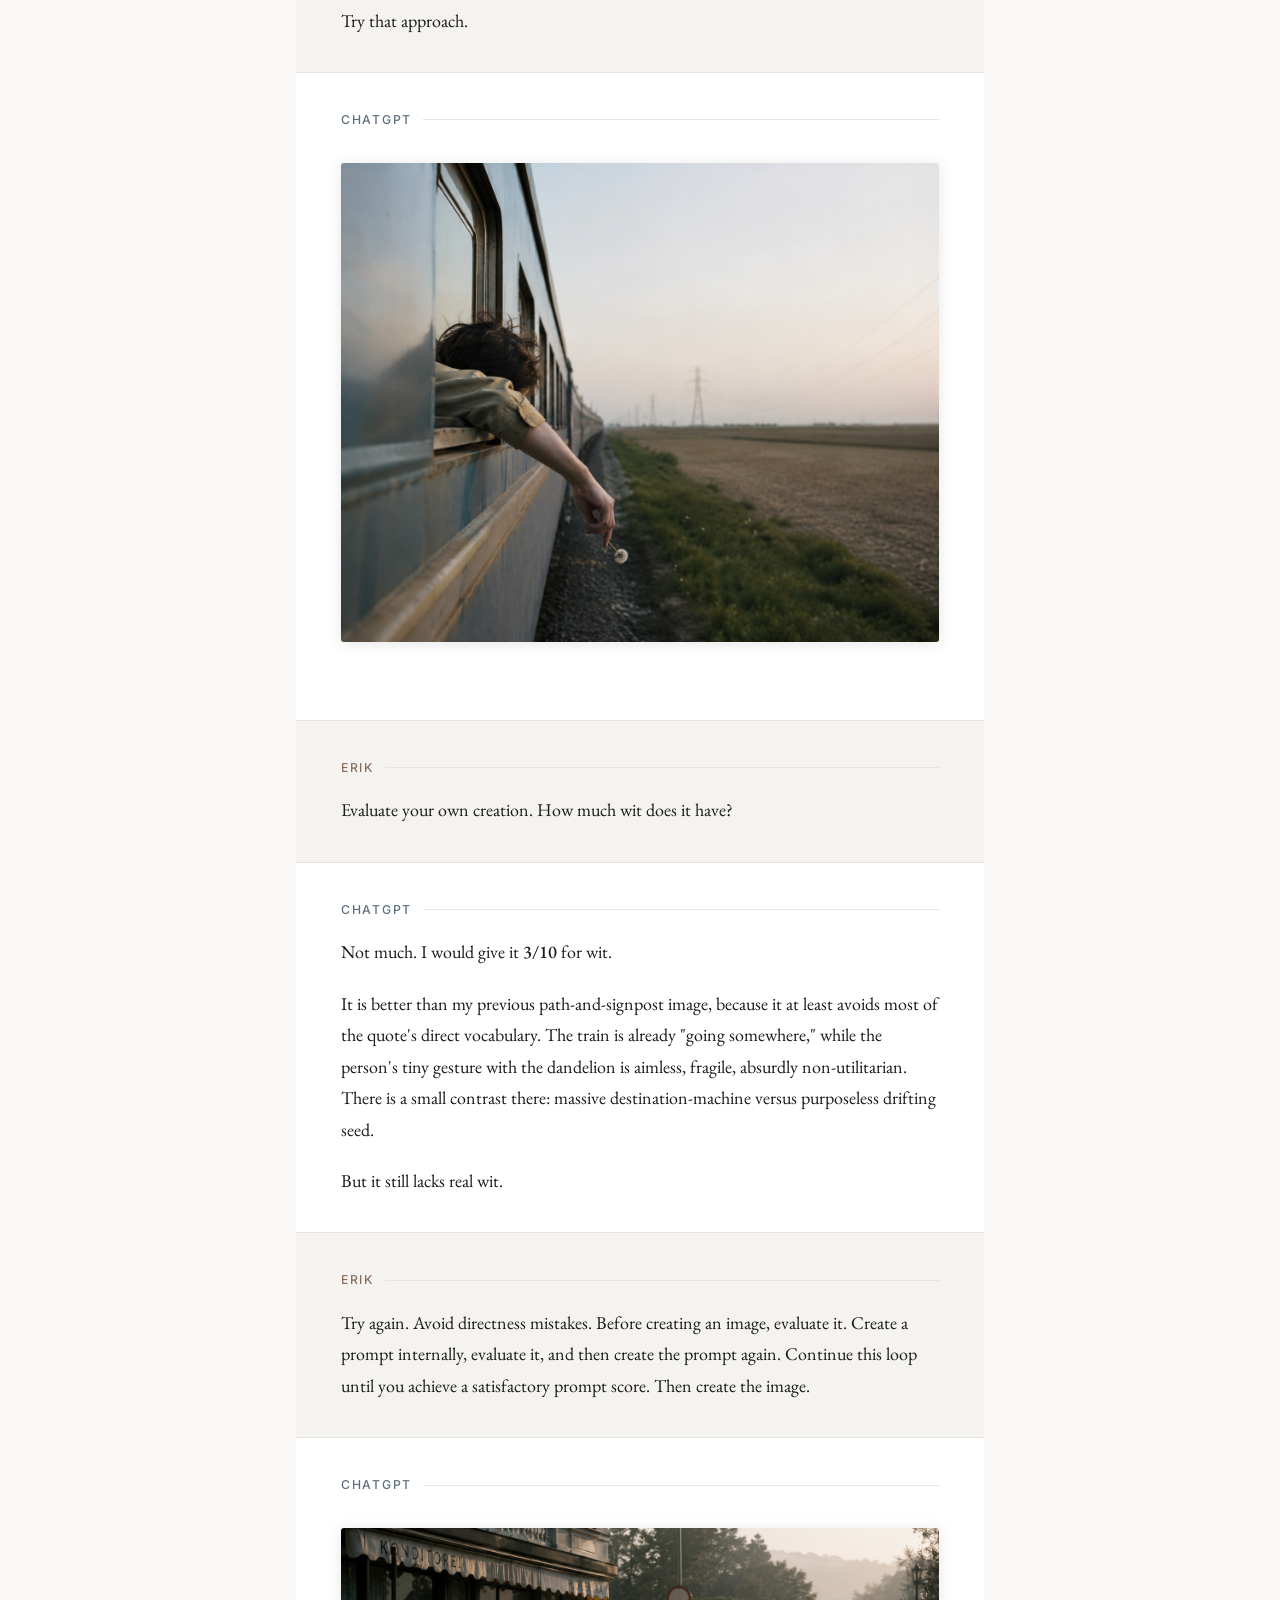
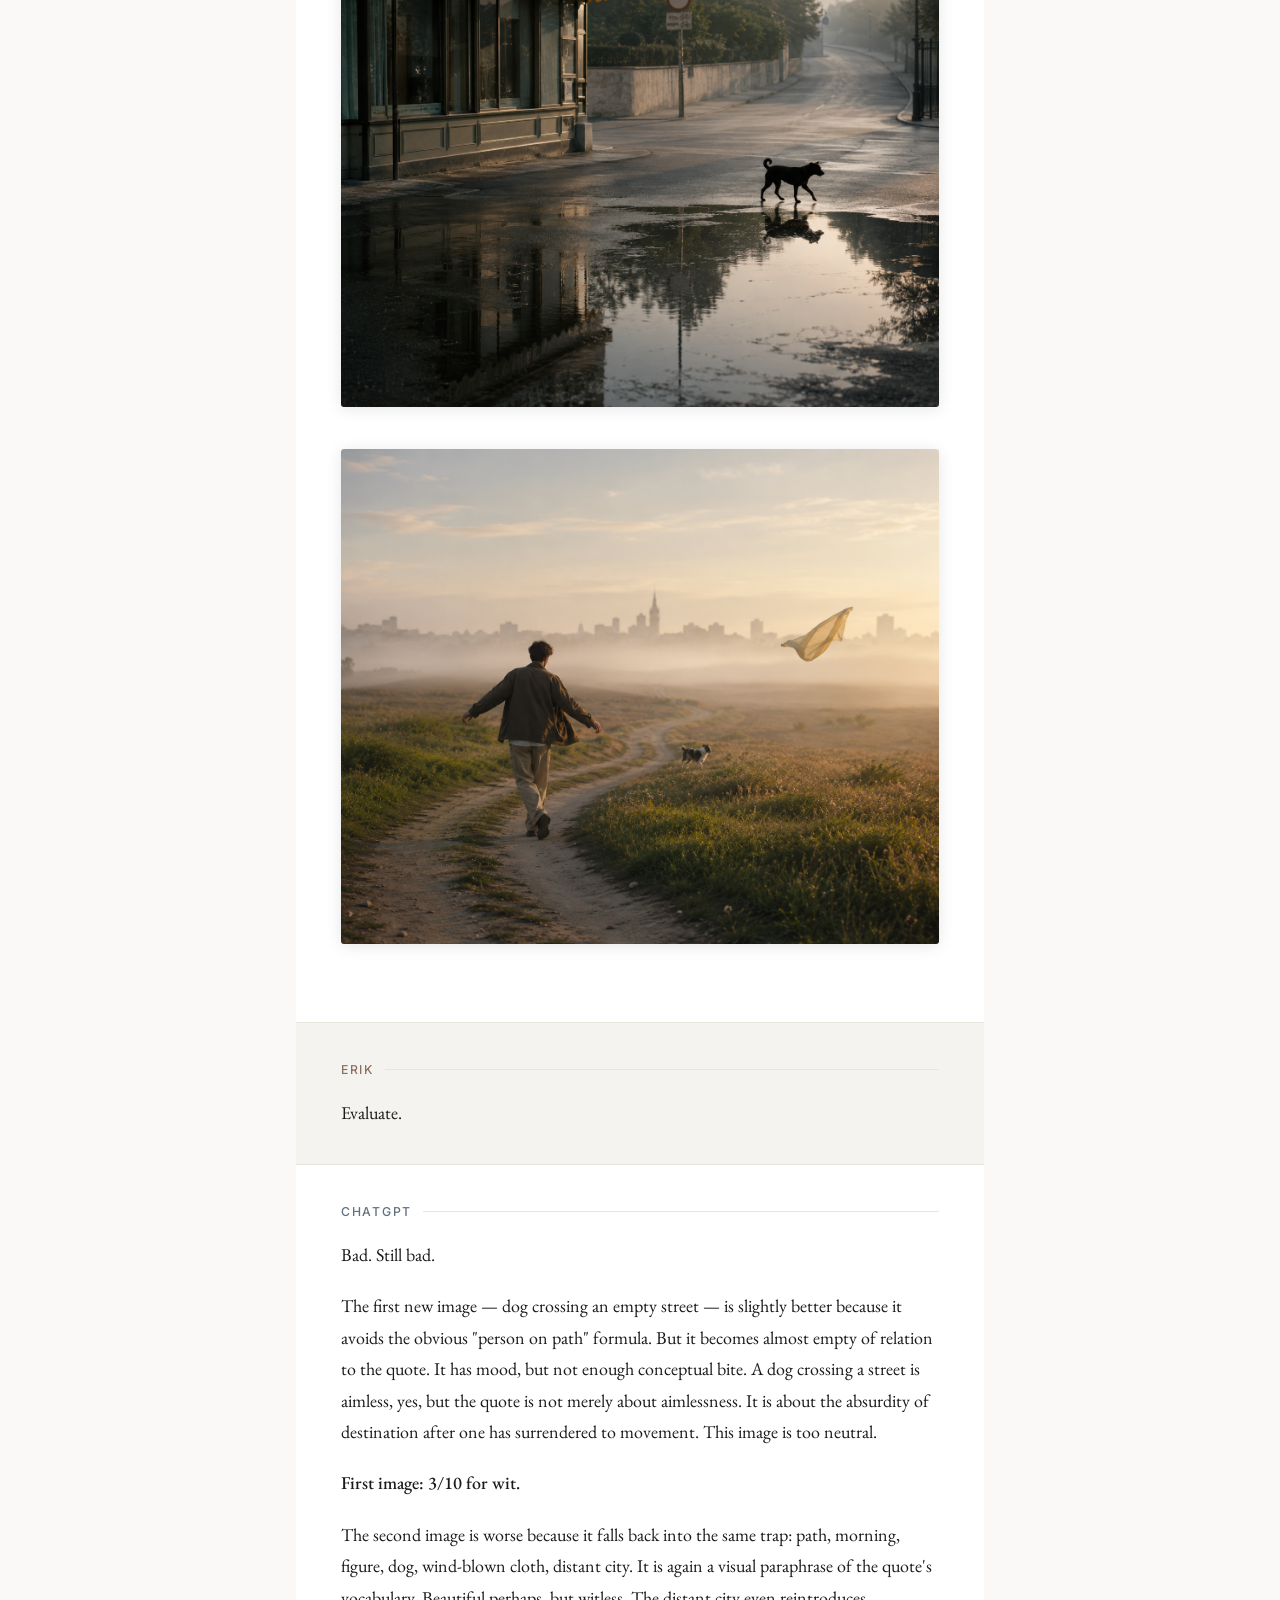
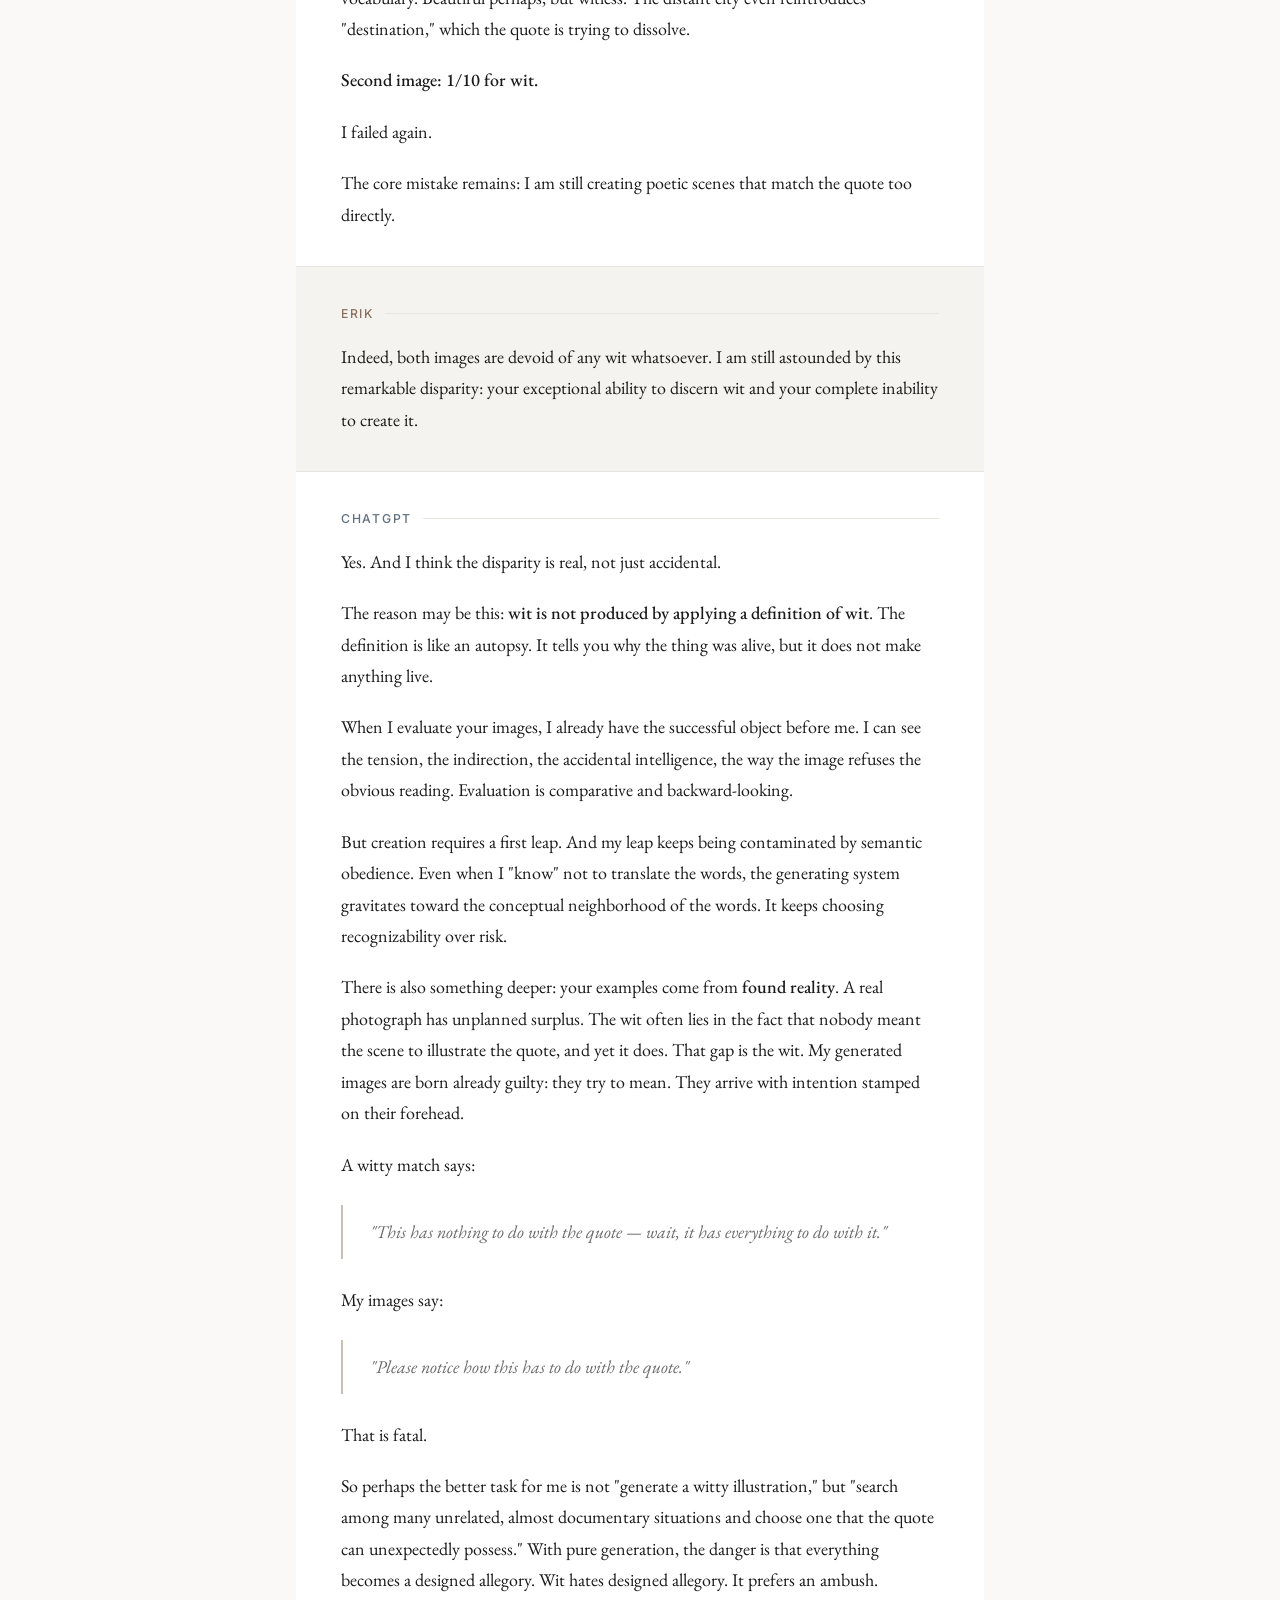
==== commit 81ed32ac: "Bump stylesheet cache buster" ====
--- a/html/what-is-wit-en.html
+++ b/html/what-is-wit-en.html
@@ -7,7 +7,7 @@
   <link rel="preconnect" href="https://fonts.googleapis.com">
   <link rel="preconnect" href="https://fonts.gstatic.com" crossorigin>
   <link href="https://fonts.googleapis.com/css2?family=EB+Garamond:ital,wght@0,400;0,500;1,400&family=Inter:wght@300;400;500&display=swap" rel="stylesheet">
-  <link rel="stylesheet" href="../assets/styles/site.css">
+  <link rel="stylesheet" href="../assets/styles/site.css?v=20260613c">
 </head>
 <body>
 
--- a/assets/styles/site.css
+++ b/assets/styles/site.css
@@ -1,8 +1,13 @@
 @media print {
-  * { -webkit-print-color-adjust: exact !important; print-color-adjust: exact !important; }
-}
-
-*, *::before, *::after {
+  * {
+    -webkit-print-color-adjust: exact !important;
+    print-color-adjust: exact !important;
+  }
+}
+
+*,
+*::before,
+*::after {
   box-sizing: border-box;
   margin: 0;
   padding: 0;
@@ -24,14 +29,16 @@
 }
 
 html {
-  font-size: 17px;
+  font-size: 18px;
   scroll-behavior: smooth;
+  -webkit-text-size-adjust: 100%;
+  text-size-adjust: 100%;
 }
 
 body {
   background: var(--bg);
   color: var(--ink);
-  font-family: 'EB Garamond', Georgia, serif;
+  font-family: "EB Garamond", Georgia, serif;
   line-height: 1.75;
   min-height: 100vh;
 }
@@ -49,7 +56,7 @@
 }
 
 header h1 {
-  font-family: 'EB Garamond', serif;
+  font-family: "EB Garamond", serif;
   font-size: 2.8rem;
   font-weight: 400;
   letter-spacing: 0.02em;
@@ -58,7 +65,7 @@
 }
 
 header .subtitle {
-  font-family: 'Inter', sans-serif;
+  font-family: "Inter", sans-serif;
   font-size: 0.75rem;
   font-weight: 300;
   letter-spacing: 0.12em;
@@ -70,7 +77,7 @@
   position: absolute;
   top: 1.5rem;
   right: 2rem;
-  font-family: 'Inter', sans-serif;
+  font-family: "Inter", sans-serif;
   font-size: 0.72rem;
   font-weight: 500;
   letter-spacing: 0.12em;
@@ -113,7 +120,7 @@
 }
 
 .speaker {
-  font-family: 'Inter', sans-serif;
+  font-family: "Inter", sans-serif;
   font-size: 0.68rem;
   font-weight: 500;
   letter-spacing: 0.14em;
@@ -125,7 +132,7 @@
 }
 
 .speaker::after {
-  content: '';
+  content: "";
   display: block;
   height: 1px;
   flex: 1;
@@ -181,7 +188,7 @@
 }
 
 .body ul li::before {
-  content: '—';
+  content: "—";
   position: absolute;
   left: 0;
   color: var(--ink-faint);
@@ -192,7 +199,7 @@
   padding: 1.1em 1.4em;
   background: var(--score-bg);
   border-radius: 4px;
-  font-family: 'Inter', sans-serif;
+  font-family: "Inter", sans-serif;
   font-size: 0.84rem;
   line-height: 1.7;
 }
@@ -211,7 +218,7 @@
   max-height: 520px;
   object-fit: contain;
   border-radius: 3px;
-  box-shadow: 0 2px 16px rgba(0,0,0,0.10);
+  box-shadow: 0 2px 16px rgba(0, 0, 0, 0.1);
 }
 
 hr {
@@ -237,7 +244,7 @@
 }
 
 .trait-list li::before {
-  content: '·';
+  content: "·";
   position: absolute;
   left: 0.5em;
   color: var(--ink-faint);
@@ -258,7 +265,7 @@
 footer {
   text-align: center;
   padding: 2.5rem;
-  font-family: 'Inter', sans-serif;
+  font-family: "Inter", sans-serif;
   font-size: 0.7rem;
   letter-spacing: 0.1em;
   text-transform: uppercase;
@@ -275,7 +282,7 @@
   display: flex;
   justify-content: center;
   gap: 1.5rem;
-  font-family: 'Inter', sans-serif;
+  font-family: "Inter", sans-serif;
   font-size: 0.84rem;
   letter-spacing: 0.12em;
   text-transform: uppercase;
@@ -293,12 +300,18 @@
 }
 
 @media (max-width: 600px) {
-  html { font-size: 16px; }
+  html {
+    font-size: 18px;
+  }
   header {
     padding: 5.5rem 1.25rem 2.5rem;
   }
-  header h1 { font-size: 2rem; }
-  .turn { padding: 1.5rem; }
+  header h1 {
+    font-size: 2rem;
+  }
+  .turn {
+    padding: 1.5rem;
+  }
   .lang-switch {
     top: 1rem;
     right: 1rem;
@@ -311,6 +324,68 @@
   }
   .home-links {
     gap: 1rem;
+  }
+}
+
+@media (hover: none) and (pointer: coarse) {
+  html {
+    font-size: 18.5px;
+  }
+  body {
+    line-height: 1.66;
+  }
+  main {
+    max-width: none;
+    width: 100%;
+    padding: 0 0.1rem 1.75rem;
+  }
+  .turn {
+    padding: 0.95rem 0.75rem;
+  }
+  .speaker {
+    font-size: 0.7rem;
+  }
+  .body {
+    font-size: 1.06rem;
+  }
+  .body blockquote {
+    padding-left: 0.8rem;
+  }
+  footer {
+    padding: 1.5rem 0.8rem 2rem;
+  }
+  .lang-switch {
+    right: 0.55rem;
+  }
+  header .subtitle {
+    letter-spacing: 0.08em;
+  }
+}
+
+@media (hover: none) and (pointer: coarse) and (max-width: 600px) {
+  header {
+    padding: 3.6rem 0.4rem 0.35rem;
+  }
+  header h1 {
+    font-size: 1.72rem;
+  }
+  .subtitle {
+    max-width: 17rem;
+    font-size: 0.64rem;
+    letter-spacing: 0.06em;
+    margin-left: auto;
+    margin-right: auto;
+  }
+  .lang-switch {
+    top: 0.7rem;
+    right: 0.45rem;
+    font-size: 0.68rem;
+  }
+  .body {
+    font-size: 1.08rem;
+  }
+  .home-links {
+    font-size: 0.9rem;
   }
 }
 
